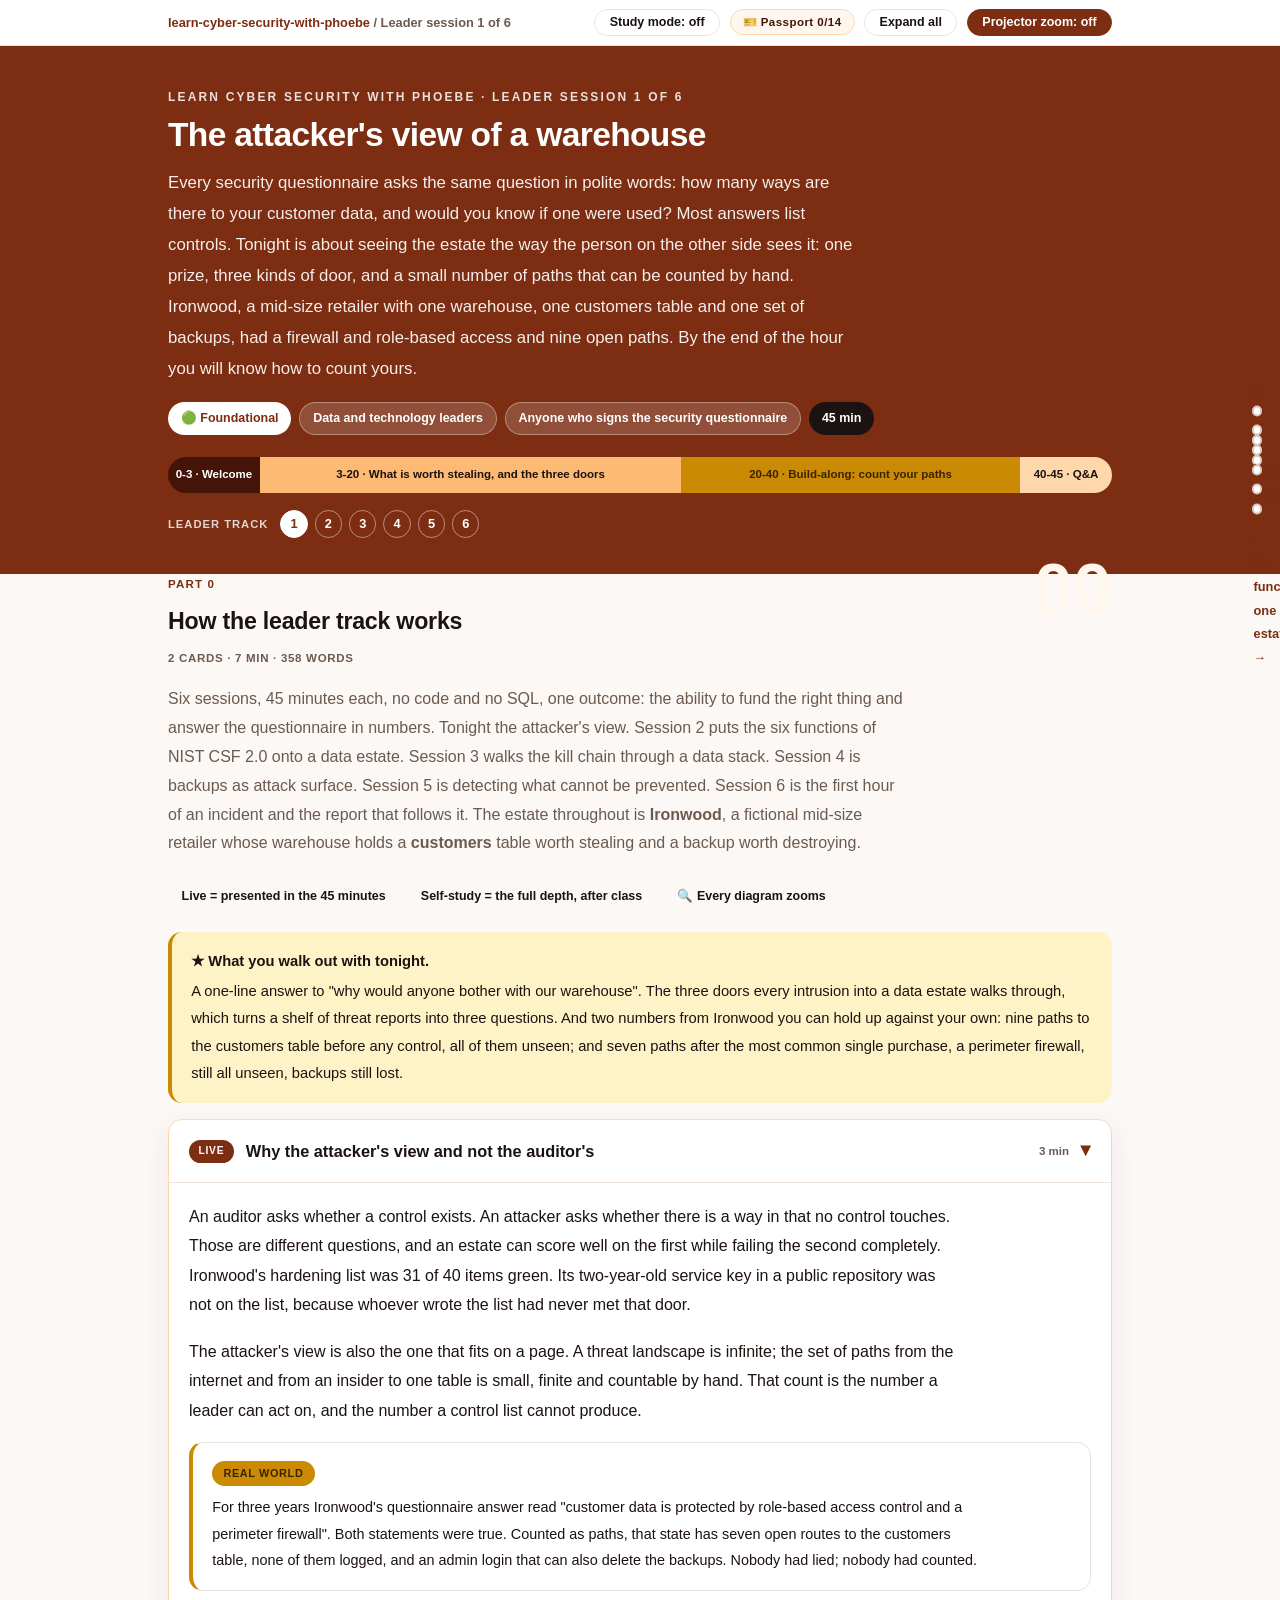
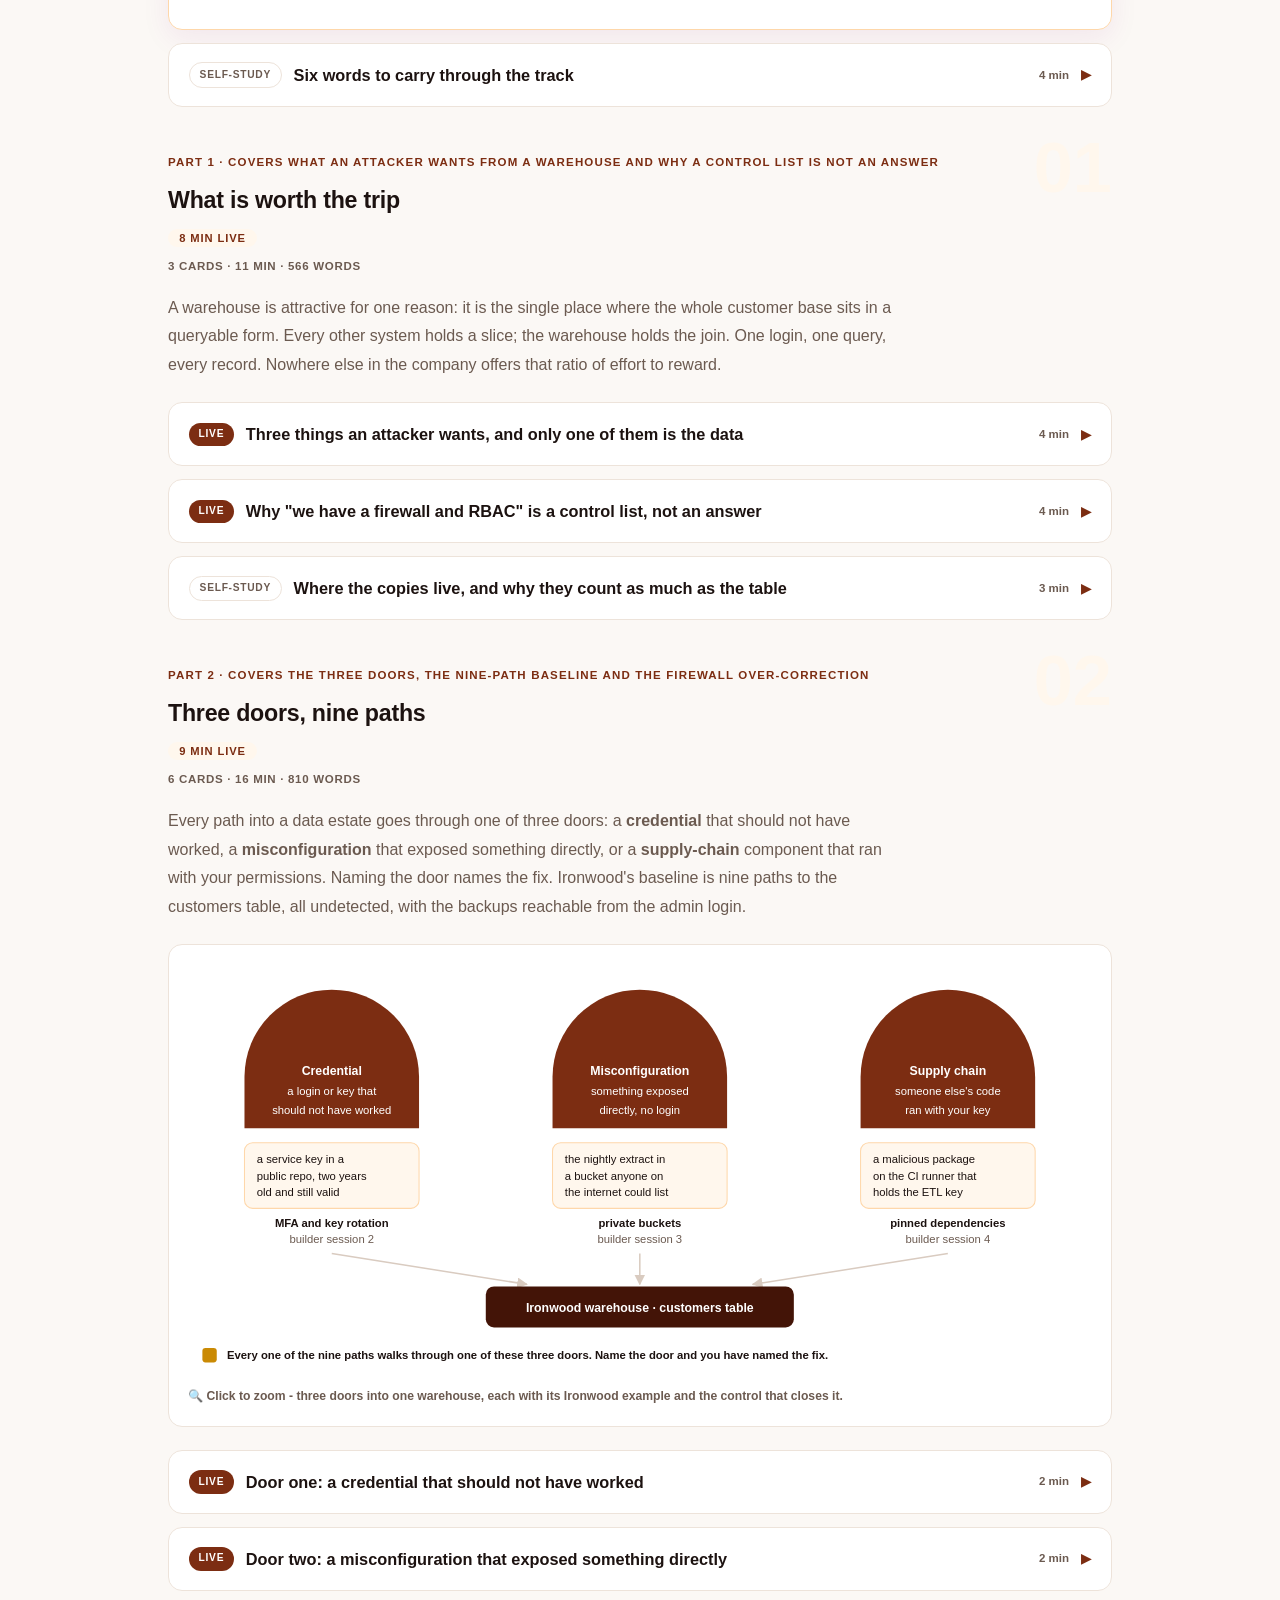
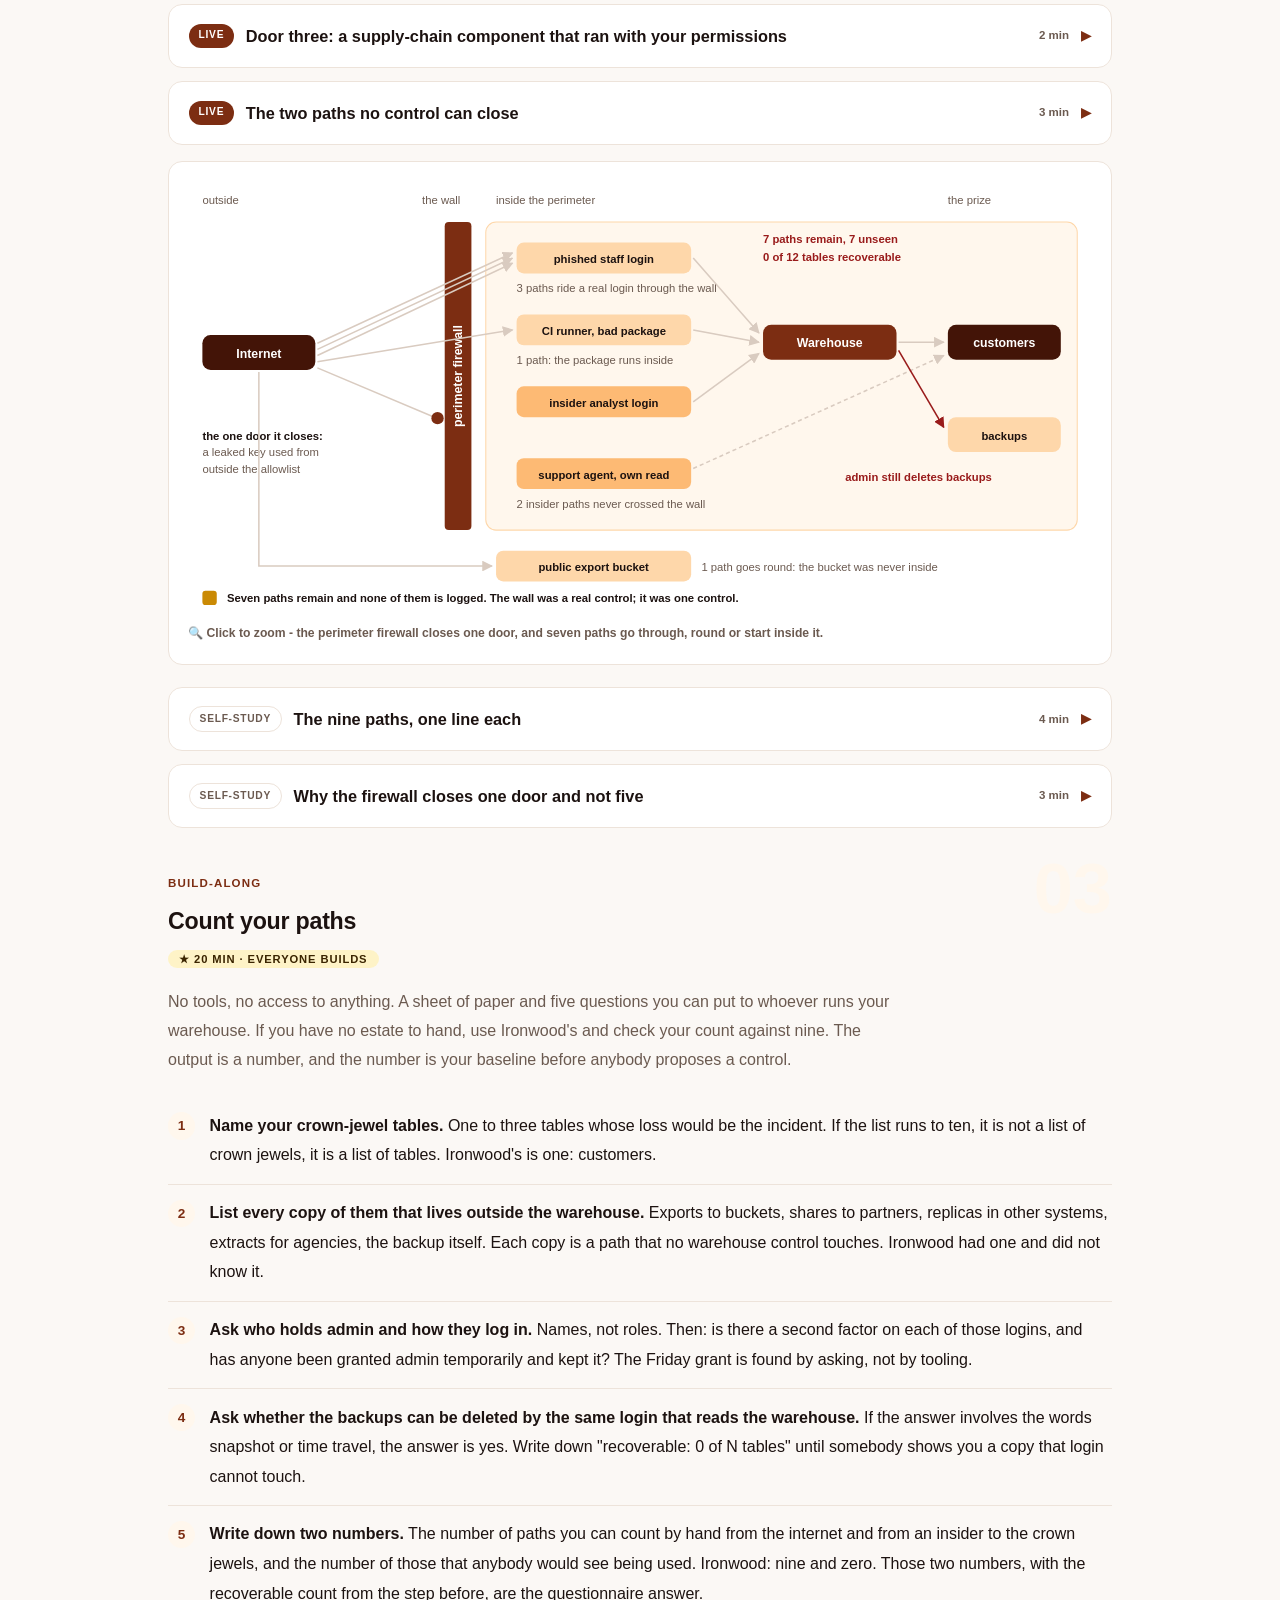
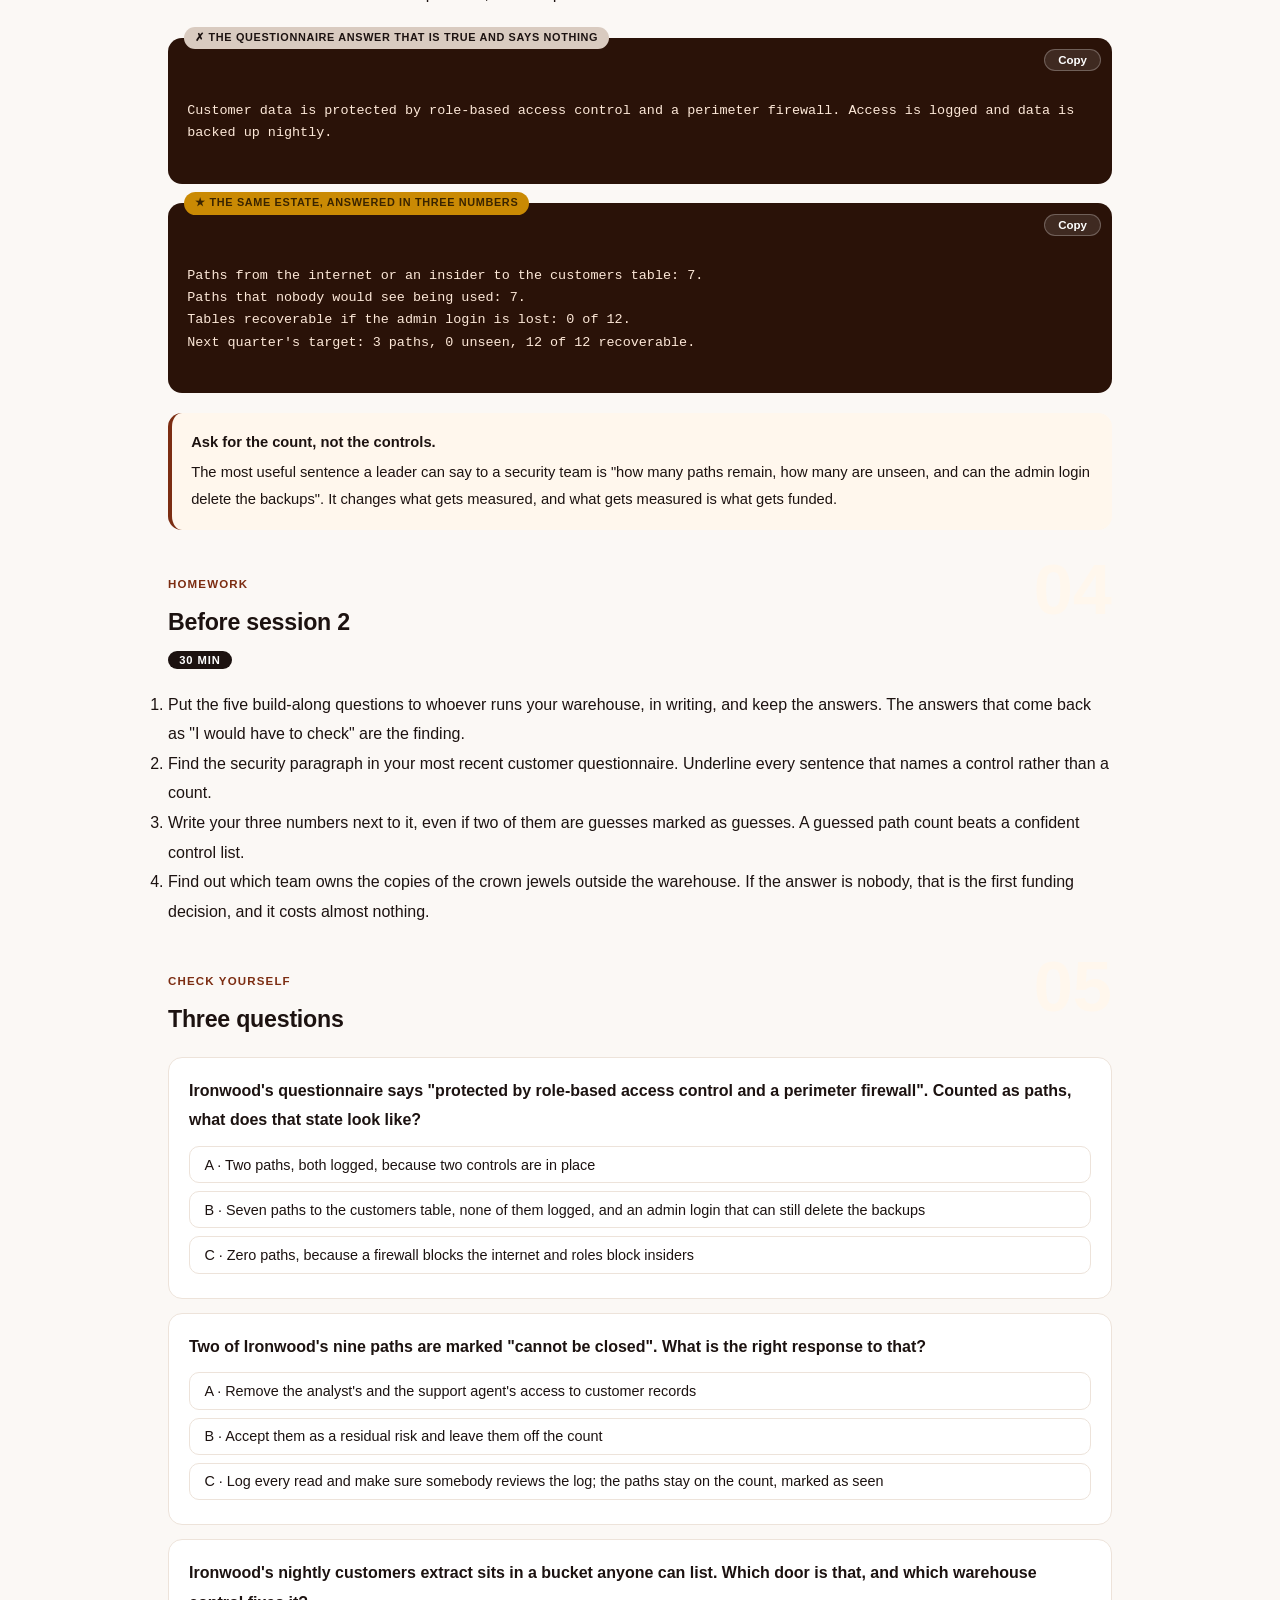
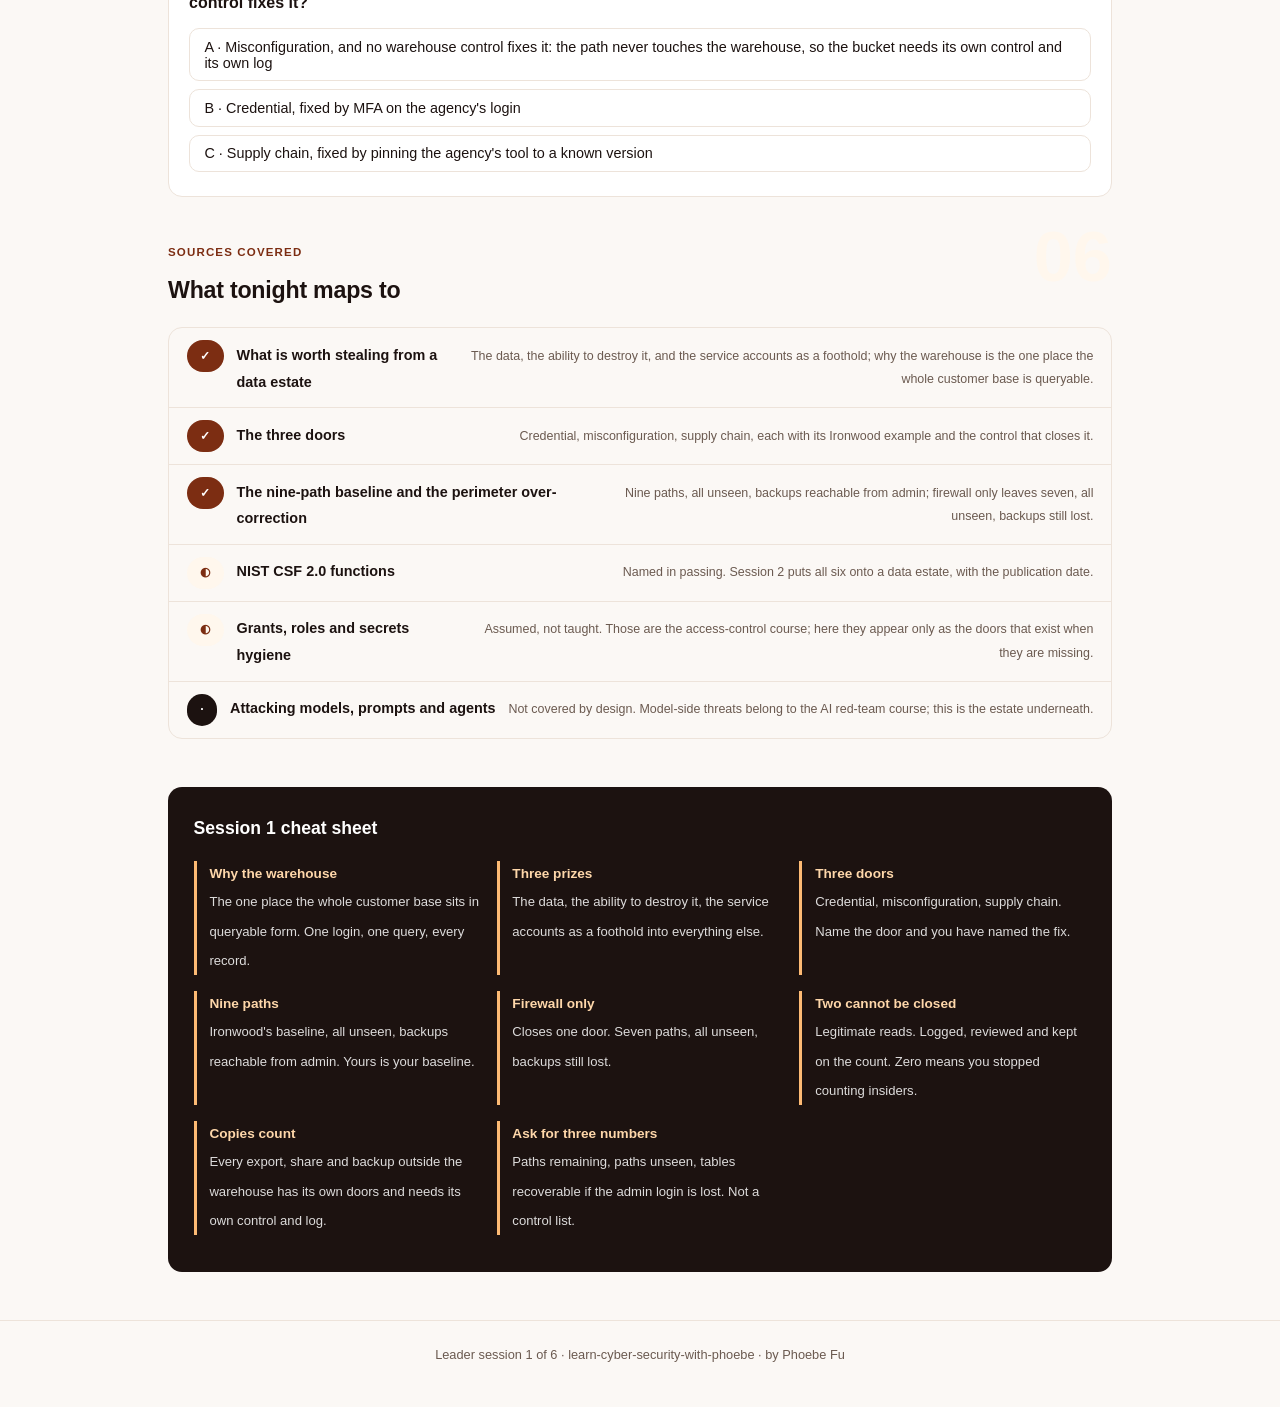
==== courses/a1-attackers-view.html @ 62b4c8e4 "Cyber Security for the Data Estate: 14-session two-track course with a real attack-path bench Six le" ====
<!DOCTYPE html>
<html lang="en">
<head>
<meta charset="UTF-8">
<meta name="viewport" content="width=device-width, initial-scale=1.0">
<!-- social:start -->
<meta name="description" content="Leader session 1 of 6. Why a warehouse is worth the trip, the three doors every path goes through, and the number nobody at Ironwood had counted: nine paths to the customers table, all unseen, backups included.">
<meta property="og:type" content="article">
<meta property="og:site_name" content="Learn with Phoebe">
<meta property="og:title" content="The attacker's view of a warehouse - learn cyber security with phoebe">
<meta property="og:description" content="Leader session 1 of 6. Three doors, nine paths, and why a control list is not an answer.">
<meta property="og:url" content="https://phoebefu6.github.io/learn-cyber-security-with-phoebe/courses/a1-attackers-view.html">
<meta property="og:image" content="https://phoebefu6.github.io/learn-cyber-security-with-phoebe/assets/og-cover.png">
<meta property="og:image:width" content="1200">
<meta property="og:image:height" content="630">
<meta name="twitter:card" content="summary_large_image">
<meta name="twitter:title" content="The attacker's view of a warehouse - learn cyber security with phoebe">
<meta name="twitter:description" content="What is worth stealing, which three doors it walks through, and how many paths your firewall leaves open.">
<meta name="twitter:image" content="https://phoebefu6.github.io/learn-cyber-security-with-phoebe/assets/og-cover.png">
<!-- social:end -->
<title>Leader session 1 · The attacker's view of a warehouse - learn cyber security with phoebe</title>
<link rel="stylesheet" href="../assets/style.css?v=1">
</head>
<body>

<div class="toolbar">
  <div class="wrap">
    <span class="crumb"><a href="../index.html">learn-cyber-security-with-phoebe</a> / Leader session 1 of 6</span>
    <button class="btn" id="toggle-all" type="button">Expand all</button>
    <button class="btn primary" id="zoom-toggle" type="button">Projector zoom: off</button>
  </div>
</div>

<header class="masthead">
  <div class="wrap">
    <div class="eyebrow">Learn Cyber Security with Phoebe · Leader session 1 of 6</div>
    <h1>The attacker's view of <span class="accent">a warehouse</span></h1>
    <p class="sub">Every security questionnaire asks the same question in polite words: how many ways are there to your customer data, and would you know if one were used? Most answers list controls. Tonight is about seeing the estate the way the person on the other side sees it: one prize, three kinds of door, and a small number of paths that can be counted by hand. Ironwood, a mid-size retailer with one warehouse, one customers table and one set of backups, had a firewall and role-based access and nine open paths. By the end of the hour you will know how to count yours.</p>
    <div class="chip-row">
      <span class="chip level">🟢 Foundational</span>
      <span class="chip audience">Data and technology leaders</span>
      <span class="chip audience">Anyone who signs the security questionnaire</span>
      <span class="chip time">45 min</span>
    </div>
    <div class="agenda">
      <span class="a1" style="flex:1">0-3 · Welcome</span>
      <span class="a2" style="flex:5">3-20 · What is worth stealing, and the three doors</span>
      <span class="a3" style="flex:4">20-40 · Build-along: count your paths</span>
      <span class="a4" style="flex:1">40-45 · Q&amp;A</span>
    </div>
  </div>
</header>

<main class="wrap">

  <!-- ============ INTRO ============ -->
  <section class="section" id="intro">
    <div class="section-kicker">
      <span class="klabel">Part 0</span>
      <h2>How the leader track works</h2>
    </div>
    <p class="lede">Six sessions, 45 minutes each, no code and no SQL, one outcome: the ability to fund the right thing and answer the questionnaire in numbers. Tonight the attacker's view. Session 2 puts the six functions of NIST CSF 2.0 onto a data estate. Session 3 walks the kill chain through a data stack. Session 4 is backups as attack surface. Session 5 is detecting what cannot be prevented. Session 6 is the first hour of an incident and the report that follows it. The estate throughout is <strong>Ironwood</strong>, a fictional mid-size retailer whose warehouse holds a <strong>customers</strong> table worth stealing and a backup worth destroying.</p>

    <div class="legend">
      <span class="pill">Live = presented in the 45 minutes</span>
      <span class="pill">Self-study = the full depth, after class</span>
      <span class="pill">🔍 Every diagram zooms</span>
    </div>

    <div class="callout win">
      <p><strong>★ What you walk out with tonight.</strong> A one-line answer to "why would anyone bother with our warehouse". The three doors every intrusion into a data estate walks through, which turns a shelf of threat reports into three questions. And two numbers from Ironwood you can hold up against your own: nine paths to the customers table before any control, all of them unseen; and seven paths after the most common single purchase, a perimeter firewall, still all unseen, backups still lost.</p>
    </div>

    <details class="card" open>
      <summary><span class="mode live">Live</span>Why the attacker's view and not the auditor's<span class="mini">3 min</span><span class="caret">▶</span></summary>
      <div class="body">
        <p>An auditor asks whether a control exists. An attacker asks whether there is a way in that no control touches. Those are different questions, and an estate can score well on the first while failing the second completely. Ironwood's hardening list was 31 of 40 items green. Its two-year-old service key in a public repository was not on the list, because whoever wrote the list had never met that door.</p>
        <p>The attacker's view is also the one that fits on a page. A threat landscape is infinite; the set of paths from the internet and from an insider to one table is small, finite and countable by hand. That count is the number a leader can act on, and the number a control list cannot produce.</p>
        <div class="callout example">
          <span class="ex-pill">Real world</span>
          <p>For three years Ironwood's questionnaire answer read "customer data is protected by role-based access control and a perimeter firewall". Both statements were true. Counted as paths, that state has seven open routes to the customers table, none of them logged, and an admin login that can also delete the backups. Nobody had lied; nobody had counted.</p>
        </div>
      </div>
    </details>

    <details class="card">
      <summary><span class="mode self">Self-study</span>Six words to carry through the track<span class="mini">4 min</span><span class="caret">▶</span></summary>
      <div class="body">
        <ul>
          <li><strong>Crown jewels</strong> - the small number of tables whose loss is the incident. Ironwood has one. Most estates have two or three; an estate that names ten has not decided.</li>
          <li><strong>Path</strong> - a chain of moves from a starting point (the internet, or an insider) to the crown jewels. The unit everything else is counted in.</li>
          <li><strong>Door</strong> - the one weak point a path relies on: a credential that should not have worked, a misconfiguration that exposed something directly, or a supply-chain component that ran with your permissions.</li>
          <li><strong>Undetected path</strong> - a path that crosses nothing anyone logs. The attacker finishes and nobody knows. Ironwood's baseline has nine of these.</li>
          <li><strong>Recoverable</strong> - whether an attacker who reaches the admin login can also destroy the copy you would restore from. Snapshots and time travel go with the account; they are not a backup against the account being taken.</li>
          <li><strong>Control</strong> - something that closes a door or logs a path. A control that maps to no path is a line on a checklist and nothing else.</li>
        </ul>
      </div>
    </details>
  </section>

  <!-- ============ PART 1 ============ -->
  <section class="section" id="part-1">
    <div class="section-kicker">
      <span class="klabel">Part 1 · covers what an attacker wants from a warehouse and why a control list is not an answer</span>
      <h2>What is worth the trip</h2>
      <span class="tag concept">8 min live</span>
    </div>
    <p class="lede">A warehouse is attractive for one reason: it is the single place where the whole customer base sits in a queryable form. Every other system holds a slice; the warehouse holds the join. One login, one query, every record. Nowhere else in the company offers that ratio of effort to reward.</p>

    <details class="card">
      <summary><span class="mode live">Live</span>Three things an attacker wants, and only one of them is the data<span class="mini">4 min</span><span class="caret">▶</span></summary>
      <div class="body">
        <ul>
          <li><strong>The data itself.</strong> Sold, or held over the company for payment. A complete customers table with contact details and order history is worth more than the same rows scattered across an order system, a support tool and a marketing platform, because somebody has already done the joining.</li>
          <li><strong>The ability to destroy it.</strong> Ransomware against data does not need to encrypt anything. An admin login that can drop tables and purge the snapshots behind them is enough to make Monday not happen. At Ironwood the same login that reads the warehouse can delete the backups, so the question "is it backed up" has a yes answer and a no meaning.</li>
          <li><strong>A foothold into the rest of the company.</strong> Warehouses hold service accounts: the key the ETL job uses, the token the BI tool uses, the credentials the orchestrator hands out. Whoever holds the warehouse holds keys to the systems that feed it, and a data breach turns into a company breach.</li>
        </ul>
        <div class="callout example">
          <span class="ex-pill">Real world</span>
          <p>Ironwood's incident planning assumed the threat was somebody reading customer records. The path that would have hurt most was the phished admin login dropping twelve tables and purging their history, with the nightly backup in the same account. The company would have had every record on Friday and none on Monday, and the questionnaire answer about role-based access would still have been true.</p>
        </div>
      </div>
    </details>

    <details class="card">
      <summary><span class="mode live">Live</span>Why "we have a firewall and RBAC" is a control list, not an answer<span class="mini">4 min</span><span class="caret">▶</span></summary>
      <div class="body">
        <p>A control list names what has been bought. The question underneath the questionnaire is which paths remain, and a list cannot say, because a control only matters where it sits on a path. Ironwood's firewall and role hierarchy were real and switched on. They coexisted with nine open routes to the customers table because eight of the nine never met either control in a way that stopped them.</p>
        <p>The honest version of the questionnaire answer is three numbers: how many paths to the crown jewels remain, how many of them nobody would see used, and how many tables survive an attacker with the admin login. A leader who can ask for those three numbers has changed what the security programme reports, which is most of the job.</p>
        <table class="clean">
          <thead><tr><th>What the questionnaire says</th><th>What it measures</th><th>What it cannot say</th></tr></thead>
          <tbody>
            <tr><td>"Role-based access control is in place"</td><td>That roles exist</td><td>Whether the analyst role was granted admin on a Friday and never revoked</td></tr>
            <tr><td>"A perimeter firewall protects the warehouse"</td><td>Where a key may be used from</td><td>That a phished user logs in from inside the perimeter on their own laptop</td></tr>
            <tr><td>"Data is backed up nightly"</td><td>That a copy exists</td><td>Whether the admin login that reads the warehouse can also delete the copy</td></tr>
            <tr><td>"Access is logged"</td><td>That a log exists</td><td>Whether anyone reads it, and whether the export bucket is in it at all</td></tr>
          </tbody>
        </table>
      </div>
    </details>

    <details class="card">
      <summary><span class="mode self">Self-study</span>Where the copies live, and why they count as much as the table<span class="mini">3 min</span><span class="caret">▶</span></summary>
      <div class="body">
        <p>The warehouse has grants, policies and an audit log. The nightly extract of the same table, written to an object bucket for a marketing agency, has whatever the bucket has. Every export, share, replica and backup is a second copy of the crown jewels with its own, usually weaker, set of doors, and it appears nowhere in the warehouse's own controls because it is not in the warehouse.</p>
        <p>The professional norm is that every copy of a crown-jewel table gets its own row in the inventory, its own control and its own log. The reason is simple: a control on the original does nothing for the copy, and the copy is usually the path that no warehouse log will ever see.</p>
      </div>
    </details>
  </section>

  <!-- ============ PART 2 ============ -->
  <section class="section" id="part-2">
    <div class="section-kicker">
      <span class="klabel">Part 2 · covers the three doors, the nine-path baseline and the firewall over-correction</span>
      <h2>Three doors, nine paths</h2>
      <span class="tag concept">9 min live</span>
    </div>
    <p class="lede">Every path into a data estate goes through one of three doors: a <strong>credential</strong> that should not have worked, a <strong>misconfiguration</strong> that exposed something directly, or a <strong>supply-chain</strong> component that ran with your permissions. Naming the door names the fix. Ironwood's baseline is nine paths to the customers table, all undetected, with the backups reachable from the admin login.</p>

    <figure class="zoomable">
      <svg viewBox="0 0 880 400" xmlns="http://www.w3.org/2000/svg" role="img" aria-label="Three arches labelled credential, misconfiguration and supply chain, each with its Ironwood example and the control that closes it, all leading into one Ironwood warehouse holding the customers table.">
        <style>
          .a1aT { font: 800 12px Inter, sans-serif; fill: #fff; }
          .a1aS { font: 400 11px Inter, sans-serif; fill: #fff; }
          .a1aB { font: 400 11px Inter, sans-serif; fill: #1C1210; }
          .a1aM { font: 400 11px Inter, sans-serif; fill: #6B5A50; }
          .a1aC { font: 700 11px Inter, sans-serif; fill: #1C1210; }
          .a1aN { font: 700 11px Inter, sans-serif; fill: #1C1210; }
        </style>
        <defs>
          <marker id="a1aAr" viewBox="0 0 10 10" refX="9" refY="5" markerWidth="7" markerHeight="7" orient="auto"><path d="M0,0 L10,5 L0,10 z" fill="#D9CBC0"></path></marker>
        </defs>

        <path d="M55,160 L55,110 A85,85 0 0 1 225,110 L225,160 Z" fill="#7C2D12"></path>
        <text class="a1aT" x="140" y="108" text-anchor="middle">Credential</text>
        <text class="a1aS" x="140" y="128" text-anchor="middle">a login or key that</text>
        <text class="a1aS" x="140" y="146" text-anchor="middle">should not have worked</text>
        <rect x="55" y="174" width="170" height="64" rx="8" fill="#FFF7ED" stroke="#FED7AA"></rect>
        <text class="a1aB" x="67" y="194">a service key in a</text>
        <text class="a1aB" x="67" y="210">public repo, two years</text>
        <text class="a1aB" x="67" y="226">old and still valid</text>
        <text class="a1aC" x="140" y="256" text-anchor="middle">MFA and key rotation</text>
        <text class="a1aM" x="140" y="272" text-anchor="middle">builder session 2</text>

        <path d="M355,160 L355,110 A85,85 0 0 1 525,110 L525,160 Z" fill="#7C2D12"></path>
        <text class="a1aT" x="440" y="108" text-anchor="middle">Misconfiguration</text>
        <text class="a1aS" x="440" y="128" text-anchor="middle">something exposed</text>
        <text class="a1aS" x="440" y="146" text-anchor="middle">directly, no login</text>
        <rect x="355" y="174" width="170" height="64" rx="8" fill="#FFF7ED" stroke="#FED7AA"></rect>
        <text class="a1aB" x="367" y="194">the nightly extract in</text>
        <text class="a1aB" x="367" y="210">a bucket anyone on</text>
        <text class="a1aB" x="367" y="226">the internet could list</text>
        <text class="a1aC" x="440" y="256" text-anchor="middle">private buckets</text>
        <text class="a1aM" x="440" y="272" text-anchor="middle">builder session 3</text>

        <path d="M655,160 L655,110 A85,85 0 0 1 825,110 L825,160 Z" fill="#7C2D12"></path>
        <text class="a1aT" x="740" y="108" text-anchor="middle">Supply chain</text>
        <text class="a1aS" x="740" y="128" text-anchor="middle">someone else's code</text>
        <text class="a1aS" x="740" y="146" text-anchor="middle">ran with your key</text>
        <rect x="655" y="174" width="170" height="64" rx="8" fill="#FFF7ED" stroke="#FED7AA"></rect>
        <text class="a1aB" x="667" y="194">a malicious package</text>
        <text class="a1aB" x="667" y="210">on the CI runner that</text>
        <text class="a1aB" x="667" y="226">holds the ETL key</text>
        <text class="a1aC" x="740" y="256" text-anchor="middle">pinned dependencies</text>
        <text class="a1aM" x="740" y="272" text-anchor="middle">builder session 4</text>

        <line x1="140" y1="282" x2="330" y2="312" stroke="#D9CBC0" stroke-width="1.5" marker-end="url(#a1aAr)"></line>
        <line x1="440" y1="282" x2="440" y2="312" stroke="#D9CBC0" stroke-width="1.5" marker-end="url(#a1aAr)"></line>
        <line x1="740" y1="282" x2="550" y2="312" stroke="#D9CBC0" stroke-width="1.5" marker-end="url(#a1aAr)"></line>

        <rect x="290" y="314" width="300" height="40" rx="8" fill="#431407"></rect>
        <text class="a1aT" x="440" y="339" text-anchor="middle">Ironwood warehouse · customers table</text>

        <rect x="14" y="374" width="14" height="14" rx="3" fill="#CA8A04"></rect>
        <text class="a1aN" x="38" y="385">Every one of the nine paths walks through one of these three doors. Name the door and you have named the fix.</text>
      </svg>
      <figcaption>🔍 Click to zoom - three doors into one warehouse, each with its Ironwood example and the control that closes it.</figcaption>
    </figure>

    <details class="card">
      <summary><span class="mode live">Live</span>Door one: a credential that should not have worked<span class="mini">2 min</span><span class="caret">▶</span></summary>
      <div class="body">
        <p>The most common door, and the cheapest to close. A password with no second factor, phished from an analyst or an admin. A service key committed to a repository two years ago, still valid, usable from anywhere. A role granted to an analyst on a Friday to unblock something and never taken back, so a phished analyst is quietly an admin.</p>
        <p>Ironwood's credential door carries five of the nine baseline paths. MFA on every human login closes three of them and takes the count from nine to six. Rotating service keys and expiring the old ones closes one more, six to five. Least privilege on the analyst role, which is really a governance decision about who approves a grant and for how long, is what removes the Friday admin path at the end.</p>
      </div>
    </details>

    <details class="card">
      <summary><span class="mode live">Live</span>Door two: a misconfiguration that exposed something directly<span class="mini">2 min</span><span class="caret">▶</span></summary>
      <div class="body">
        <p>No login at all. A bucket that anyone with the address can list, an open share, a network policy that allows every address. Ironwood's example is the nightly customers extract, written to a bucket a marketing agency's tool could read, which meant anyone could read it. The path from the internet to the customer data is two hops long and never touches the warehouse.</p>
        <p>That last fact is the important one. No warehouse control affects this path: not logging, not least privilege, not MFA. Making the bucket private takes the count from five to four. Nothing else on the list would have, and no warehouse log would have shown it being used.</p>
        <div class="callout example">
          <span class="ex-pill">Real world</span>
          <p>The bucket was set up by someone doing exactly what was asked, so the agency's weekly pull would work. It appeared in no access review because access reviews cover the warehouse. The inventory found it in about ten minutes, by asking one question: where else does a copy of this table live?</p>
        </div>
      </div>
    </details>

    <details class="card">
      <summary><span class="mode live">Live</span>Door three: a supply-chain component that ran with your permissions<span class="mini">2 min</span><span class="caret">▶</span></summary>
      <div class="body">
        <p>Your pipelines run other people's code: packages, connectors, transformation libraries, pulled fresh on every build. A malicious version of one of them runs on your CI runner, and the CI runner holds the ETL service key so the pipeline can load the warehouse. The package did not break in; it was invited, and it read the key out of the environment it was handed.</p>
        <p>The control is pinning every dependency to a known version and verifying it before it runs, which takes Ironwood's count from four to three. It is unglamorous, it belongs to the platform team, and it is the door most estates have never checked because nothing about it looks like a security setting.</p>
      </div>
    </details>

    <details class="card">
      <summary><span class="mode live">Live</span>The two paths no control can close<span class="mini">3 min</span><span class="caret">▶</span></summary>
      <div class="body">
        <p>Of Ironwood's nine paths, two are legitimate reads. An analyst logs in with their own credentials and queries the table their job requires. A support agent opens a customer record to answer a ticket. There is no door here to close, because closing it means stopping the work. Every prevention control on the list leaves these paths exactly where they were.</p>
        <p>The only defence against a legitimate read being misused is that every read is recorded and somebody reads the record. That is why the finished Ironwood design reports one path rather than zero: the support session remains, and it is logged. A programme that reports zero has either stopped the work or stopped counting insiders. Detection is session 5 of this track, and it sits there because prevention runs out before the paths do, not because it matters less.</p>
      </div>
    </details>

    <figure class="zoomable">
      <svg viewBox="0 0 880 420" xmlns="http://www.w3.org/2000/svg" role="img" aria-label="A perimeter firewall drawn as a wall between the internet and Ironwood's estate. Three phished logins and one CI runner path pass through it on legitimate connections, two insider paths start inside it, one path goes round it through a public export bucket, and the one door it closes is a leaked key used from outside. Seven paths remain, none logged, backups still deletable.">
        <style>
          .a1bT { font: 800 12px Inter, sans-serif; fill: #fff; }
          .a1bH { font: 800 11px Inter, sans-serif; fill: #1C1210; }
          .a1bM { font: 400 11px Inter, sans-serif; fill: #6B5A50; }
          .a1bC { font: 700 11px Inter, sans-serif; fill: #1C1210; }
          .a1bR { font: 800 11px Inter, sans-serif; fill: #991B1B; }
          .a1bN { font: 700 11px Inter, sans-serif; fill: #1C1210; }
        </style>
        <defs>
          <marker id="a1bAr" viewBox="0 0 10 10" refX="9" refY="5" markerWidth="7" markerHeight="7" orient="auto"><path d="M0,0 L10,5 L0,10 z" fill="#D9CBC0"></path></marker>
          <marker id="a1bRd" viewBox="0 0 10 10" refX="9" refY="5" markerWidth="7" markerHeight="7" orient="auto"><path d="M0,0 L10,5 L0,10 z" fill="#991B1B"></path></marker>
        </defs>

        <text class="a1bM" x="14" y="22">outside</text>
        <text class="a1bM" x="228" y="22">the wall</text>
        <text class="a1bM" x="300" y="22">inside the perimeter</text>
        <text class="a1bM" x="740" y="22">the prize</text>

        <rect x="290" y="40" width="576" height="300" rx="10" fill="#FFF7ED" stroke="#FED7AA"></rect>
        <rect x="250" y="40" width="26" height="300" rx="4" fill="#7C2D12"></rect>
        <text class="a1bT" transform="rotate(-90 267 190)" x="267" y="190" text-anchor="middle">perimeter firewall</text>

        <rect x="14" y="150" width="110" height="34" rx="8" fill="#431407"></rect>
        <text class="a1bT" x="69" y="172" text-anchor="middle">Internet</text>

        <rect x="320" y="60" width="170" height="30" rx="7" fill="#FED7AA"></rect>
        <text class="a1bH" x="405" y="80" text-anchor="middle">phished staff login</text>
        <text class="a1bM" x="320" y="108">3 paths ride a real login through the wall</text>
        <rect x="320" y="130" width="170" height="30" rx="7" fill="#FED7AA"></rect>
        <text class="a1bH" x="405" y="150" text-anchor="middle">CI runner, bad package</text>
        <text class="a1bM" x="320" y="178">1 path: the package runs inside</text>
        <rect x="320" y="200" width="170" height="30" rx="7" fill="#FDBA74"></rect>
        <text class="a1bH" x="405" y="220" text-anchor="middle">insider analyst login</text>
        <rect x="320" y="270" width="170" height="30" rx="7" fill="#FDBA74"></rect>
        <text class="a1bH" x="405" y="290" text-anchor="middle">support agent, own read</text>
        <text class="a1bM" x="320" y="318">2 insider paths never crossed the wall</text>

        <line x1="126" y1="158" x2="316" y2="70" stroke="#D9CBC0" stroke-width="1.5" marker-end="url(#a1bAr)"></line>
        <line x1="126" y1="164" x2="316" y2="75" stroke="#D9CBC0" stroke-width="1.5" marker-end="url(#a1bAr)"></line>
        <line x1="126" y1="170" x2="316" y2="80" stroke="#D9CBC0" stroke-width="1.5" marker-end="url(#a1bAr)"></line>
        <line x1="126" y1="176" x2="316" y2="145" stroke="#D9CBC0" stroke-width="1.5" marker-end="url(#a1bAr)"></line>

        <line x1="126" y1="182" x2="240" y2="230" stroke="#D9CBC0" stroke-width="1.5"></line>
        <circle cx="243" cy="231" r="6" fill="#7C2D12"></circle>
        <text class="a1bC" x="14" y="252">the one door it closes:</text>
        <text class="a1bM" x="14" y="268">a leaked key used from</text>
        <text class="a1bM" x="14" y="284">outside the allowlist</text>

        <polyline points="69,186 69,375 296,375" fill="none" stroke="#D9CBC0" stroke-width="1.5" marker-end="url(#a1bAr)"></polyline>
        <rect x="300" y="360" width="190" height="30" rx="7" fill="#FED7AA"></rect>
        <text class="a1bH" x="395" y="380" text-anchor="middle">public export bucket</text>
        <text class="a1bM" x="500" y="380">1 path goes round: the bucket was never inside</text>

        <rect x="560" y="140" width="130" height="34" rx="8" fill="#7C2D12"></rect>
        <text class="a1bT" x="625" y="162" text-anchor="middle">Warehouse</text>
        <rect x="740" y="140" width="110" height="34" rx="8" fill="#431407"></rect>
        <text class="a1bT" x="795" y="162" text-anchor="middle">customers</text>
        <rect x="740" y="230" width="110" height="34" rx="8" fill="#FED7AA"></rect>
        <text class="a1bH" x="795" y="252" text-anchor="middle">backups</text>

        <line x1="492" y1="75" x2="556" y2="148" stroke="#D9CBC0" stroke-width="1.5" marker-end="url(#a1bAr)"></line>
        <line x1="492" y1="145" x2="556" y2="157" stroke="#D9CBC0" stroke-width="1.5" marker-end="url(#a1bAr)"></line>
        <line x1="492" y1="215" x2="556" y2="168" stroke="#D9CBC0" stroke-width="1.5" marker-end="url(#a1bAr)"></line>
        <line x1="492" y1="280" x2="736" y2="170" stroke="#D9CBC0" stroke-width="1.5" stroke-dasharray="4 3" marker-end="url(#a1bAr)"></line>
        <line x1="692" y1="157" x2="736" y2="157" stroke="#D9CBC0" stroke-width="1.5" marker-end="url(#a1bAr)"></line>
        <line x1="692" y1="165" x2="736" y2="240" stroke="#991B1B" stroke-width="1.5" marker-end="url(#a1bRd)"></line>
        <text class="a1bR" x="640" y="292">admin still deletes backups</text>

        <text class="a1bR" x="560" y="60">7 paths remain, 7 unseen</text>
        <text class="a1bR" x="560" y="78">0 of 12 tables recoverable</text>

        <rect x="14" y="399" width="14" height="14" rx="3" fill="#CA8A04"></rect>
        <text class="a1bN" x="38" y="410">Seven paths remain and none of them is logged. The wall was a real control; it was one control.</text>
      </svg>
      <figcaption>🔍 Click to zoom - the perimeter firewall closes one door, and seven paths go through, round or start inside it.</figcaption>
    </figure>

    <details class="card">
      <summary><span class="mode self">Self-study</span>The nine paths, one line each<span class="mini">4 min</span><span class="caret">▶</span></summary>
      <div class="body">
        <table class="clean">
          <thead><tr><th>Path to the customers table</th><th>Door</th><th>Closed by</th></tr></thead>
          <tbody>
            <tr><td>Internet, public repo, ETL service key, warehouse</td><td>Credential</td><td>Key rotation</td></tr>
            <tr><td>Internet, phished analyst login, warehouse</td><td>Credential</td><td>MFA</td></tr>
            <tr><td>Internet, phished analyst login, Friday admin grant, warehouse</td><td>Credential, then privilege</td><td>MFA, or least privilege</td></tr>
            <tr><td>Internet, phished admin login, warehouse</td><td>Credential</td><td>MFA</td></tr>
            <tr><td>Internet, CI runner with a malicious package, ETL service key, warehouse</td><td>Supply chain</td><td>Pinned, verified dependencies</td></tr>
            <tr><td>Internet, public export bucket, customers extract</td><td>Misconfiguration</td><td>Private bucket; no warehouse control sees it</td></tr>
            <tr><td>Insider, own analyst login, warehouse</td><td>None - legitimate</td><td>Cannot be closed; logged</td></tr>
            <tr><td>Insider, own analyst login, Friday admin grant, warehouse</td><td>Privilege</td><td>Least privilege</td></tr>
            <tr><td>Insider, own legitimate support session</td><td>None - legitimate</td><td>Cannot be closed; logged</td></tr>
          </tbody>
        </table>
        <p>Plus one path that is not to the table: the phished admin login reaches the backups and can drop and purge them, snapshots included, until the backups are made immutable. Session 4 is about that path alone.</p>
      </div>
    </details>

    <details class="card">
      <summary><span class="mode self">Self-study</span>Why the firewall closes one door and not five<span class="mini">3 min</span><span class="caret">▶</span></summary>
      <div class="body">
        <p>A perimeter allowlist decides from where a credential may be used. That is a real control and it closes a real door: a leaked service key used from an address outside the company. It does nothing to the others. A phished user logs in from their own laptop, inside the allowlist. The malicious package runs on your own CI runner, inside the allowlist. The export bucket sits outside the perimeter altogether, so the wall is beside it, not in front of it. Both insiders were never outside.</p>
        <p>Counted, the state "perimeter firewall only" is seven paths, seven unseen, zero recoverable tables. It is the most common single security purchase in mid-size companies and, on its own, the weakest position on the whole ladder after doing nothing.</p>
      </div>
    </details>
  </section>

  <!-- ============ DEMO ============ -->
  <section class="section" id="demo-1">
    <div class="section-kicker">
      <span class="klabel">Build-along</span>
      <h2>Count your paths</h2>
      <span class="tag demo">★ 20 min · everyone builds</span>
    </div>
    <p class="lede">No tools, no access to anything. A sheet of paper and five questions you can put to whoever runs your warehouse. If you have no estate to hand, use Ironwood's and check your count against nine. The output is a number, and the number is your baseline before anybody proposes a control.</p>

    <div class="steps">
      <div class="step">
        <p><strong>Name your crown-jewel tables.</strong> One to three tables whose loss would be the incident. If the list runs to ten, it is not a list of crown jewels, it is a list of tables. Ironwood's is one: customers.</p>
      </div>
      <div class="step">
        <p><strong>List every copy of them that lives outside the warehouse.</strong> Exports to buckets, shares to partners, replicas in other systems, extracts for agencies, the backup itself. Each copy is a path that no warehouse control touches. Ironwood had one and did not know it.</p>
      </div>
      <div class="step">
        <p><strong>Ask who holds admin and how they log in.</strong> Names, not roles. Then: is there a second factor on each of those logins, and has anyone been granted admin temporarily and kept it? The Friday grant is found by asking, not by tooling.</p>
      </div>
      <div class="step">
        <p><strong>Ask whether the backups can be deleted by the same login that reads the warehouse.</strong> If the answer involves the words snapshot or time travel, the answer is yes. Write down "recoverable: 0 of N tables" until somebody shows you a copy that login cannot touch.</p>
      </div>
      <div class="step">
        <p><strong>Write down two numbers.</strong> The number of paths you can count by hand from the internet and from an insider to the crown jewels, and the number of those that anybody would see being used. Ironwood: nine and zero. Those two numbers, with the recoverable count from the step before, are the questionnaire answer.</p>
      </div>
    </div>

    <div class="prompt-box bad">
      <span class="label">✗ The questionnaire answer that is true and says nothing</span>
Customer data is protected by role-based access control and a perimeter firewall. Access is logged and data is backed up nightly.
    </div>

    <div class="prompt-box good">
      <span class="label">★ The same estate, answered in three numbers</span>
Paths from the internet or an insider to the customers table: 7.
Paths that nobody would see being used: 7.
Tables recoverable if the admin login is lost: 0 of 12.
Next quarter's target: 3 paths, 0 unseen, 12 of 12 recoverable.
    </div>

    <div class="callout tip">
      <p><strong>Ask for the count, not the controls.</strong> The most useful sentence a leader can say to a security team is "how many paths remain, how many are unseen, and can the admin login delete the backups". It changes what gets measured, and what gets measured is what gets funded.</p>
    </div>
  </section>

  <!-- ============ HOMEWORK ============ -->
  <section class="section" id="exercise">
    <div class="section-kicker">
      <span class="klabel">Homework</span>
      <h2>Before session 2</h2>
      <span class="tag exercise">30 min</span>
    </div>
    <ol>
      <li>Put the five build-along questions to whoever runs your warehouse, in writing, and keep the answers. The answers that come back as "I would have to check" are the finding.</li>
      <li>Find the security paragraph in your most recent customer questionnaire. Underline every sentence that names a control rather than a count.</li>
      <li>Write your three numbers next to it, even if two of them are guesses marked as guesses. A guessed path count beats a confident control list.</li>
      <li>Find out which team owns the copies of the crown jewels outside the warehouse. If the answer is nobody, that is the first funding decision, and it costs almost nothing.</li>
    </ol>
  </section>

  <!-- ============ QUIZ ============ -->
  <section class="section" id="quiz">
    <div class="section-kicker">
      <span class="klabel">Check yourself</span>
      <h2>Three questions</h2>
    </div>

    <div class="quiz-q" data-answer="1">
      <p class="qtext">Ironwood's questionnaire says "protected by role-based access control and a perimeter firewall". Counted as paths, what does that state look like?</p>
      <button class="qopt" type="button">A · Two paths, both logged, because two controls are in place</button>
      <button class="qopt" type="button">B · Seven paths to the customers table, none of them logged, and an admin login that can still delete the backups</button>
      <button class="qopt" type="button">C · Zero paths, because a firewall blocks the internet and roles block insiders</button>
      <p class="qwhy">The firewall closes one door, a leaked key used from outside. Phishing, the CI runner, the export bucket and both insiders are untouched. Seven remain, all unseen, and nothing has been done about the backups.</p>
    </div>

    <div class="quiz-q" data-answer="2">
      <p class="qtext">Two of Ironwood's nine paths are marked "cannot be closed". What is the right response to that?</p>
      <button class="qopt" type="button">A · Remove the analyst's and the support agent's access to customer records</button>
      <button class="qopt" type="button">B · Accept them as a residual risk and leave them off the count</button>
      <button class="qopt" type="button">C · Log every read and make sure somebody reviews the log; the paths stay on the count, marked as seen</button>
      <p class="qwhy">They are legitimate reads by people whose job requires them. Closing them stops the work; leaving them off the count hides them. Detection is the only defence, which is why the finished design reports one path, logged.</p>
    </div>

    <div class="quiz-q" data-answer="0">
      <p class="qtext">Ironwood's nightly customers extract sits in a bucket anyone can list. Which door is that, and which warehouse control fixes it?</p>
      <button class="qopt" type="button">A · Misconfiguration, and no warehouse control fixes it: the path never touches the warehouse, so the bucket needs its own control and its own log</button>
      <button class="qopt" type="button">B · Credential, fixed by MFA on the agency's login</button>
      <button class="qopt" type="button">C · Supply chain, fixed by pinning the agency's tool to a known version</button>
      <p class="qwhy">Something was exposed directly, with no login. A copy of the crown jewels outside the warehouse has its own doors, and the warehouse's grants, MFA and logging have no effect on it.</p>
    </div>

    <p class="quiz-score"></p>
  </section>

  <!-- ============ COVERAGE ============ -->
  <section class="section" id="official">
    <div class="section-kicker">
      <span class="klabel">Sources covered</span>
      <h2>What tonight maps to</h2>
    </div>
    <div class="covered">
      <div class="covered-row">
        <span class="status pill solid">✓</span>
        <span class="name">What is worth stealing from a data estate</span>
        <span class="note">The data, the ability to destroy it, and the service accounts as a foothold; why the warehouse is the one place the whole customer base is queryable.</span>
      </div>
      <div class="covered-row">
        <span class="status pill solid">✓</span>
        <span class="name">The three doors</span>
        <span class="note">Credential, misconfiguration, supply chain, each with its Ironwood example and the control that closes it.</span>
      </div>
      <div class="covered-row">
        <span class="status pill solid">✓</span>
        <span class="name">The nine-path baseline and the perimeter over-correction</span>
        <span class="note">Nine paths, all unseen, backups reachable from admin; firewall only leaves seven, all unseen, backups still lost.</span>
      </div>
      <div class="covered-row">
        <span class="status pill light">◐</span>
        <span class="name">NIST CSF 2.0 functions</span>
        <span class="note">Named in passing. Session 2 puts all six onto a data estate, with the publication date.</span>
      </div>
      <div class="covered-row">
        <span class="status pill light">◐</span>
        <span class="name">Grants, roles and secrets hygiene</span>
        <span class="note">Assumed, not taught. Those are the access-control course; here they appear only as the doors that exist when they are missing.</span>
      </div>
      <div class="covered-row">
        <span class="status pill inkpill">·</span>
        <span class="name">Attacking models, prompts and agents</span>
        <span class="note">Not covered by design. Model-side threats belong to the AI red-team course; this is the estate underneath.</span>
      </div>
    </div>
  </section>

  <!-- ============ CHEAT SHEET ============ -->
  <section class="cheat" id="cheatsheet">
    <h3>Session 1 cheat sheet</h3>
    <div class="grid-2">
      <div class="cheat-item"><b>Why the warehouse</b><span>The one place the whole customer base sits in queryable form. One login, one query, every record.</span></div>
      <div class="cheat-item"><b>Three prizes</b><span>The data, the ability to destroy it, the service accounts as a foothold into everything else.</span></div>
      <div class="cheat-item"><b>Three doors</b><span>Credential, misconfiguration, supply chain. Name the door and you have named the fix.</span></div>
      <div class="cheat-item"><b>Nine paths</b><span>Ironwood's baseline, all unseen, backups reachable from admin. Yours is your baseline.</span></div>
      <div class="cheat-item"><b>Firewall only</b><span>Closes one door. Seven paths, all unseen, backups still lost.</span></div>
      <div class="cheat-item"><b>Two cannot be closed</b><span>Legitimate reads. Logged, reviewed and kept on the count. Zero means you stopped counting insiders.</span></div>
      <div class="cheat-item"><b>Copies count</b><span>Every export, share and backup outside the warehouse has its own doors and needs its own control and log.</span></div>
      <div class="cheat-item"><b>Ask for three numbers</b><span>Paths remaining, paths unseen, tables recoverable if the admin login is lost. Not a control list.</span></div>
    </div>
  </section>

</main>

<footer class="pagefoot">
  <div class="wrap">
    <p>Leader session 1 of 6 · learn-cyber-security-with-phoebe · by Phoebe Fu</p>
    <nav class="pagenav">
      <a href="../index.html">← All sessions</a>
      <a href="a2-six-functions.html">Leader session 2 · Six functions, one estate →</a>
    </nav>
  </div>
</footer>

<script src="../assets/app.js?v=1"></script>
</body>
</html>
---- assets/style.css ----
/* learn-mcp-with-phoebe - editorial bold design system
   Accent: SQLite blue #7C2D12 · Ink navy #431407 · Flagship: amber #CA8A04
   (CSS var names still read --indigo/--amber; they hold SQL-blue values.) */

:root {
  --indigo: #7C2D12;
  --indigo-deep: #431407;
  --indigo-mid: #FDBA74;
  --indigo-soft: #FED7AA;
  --indigo-50: #FFF7ED;
  --ink: #1C1210;
  --muted: #6B5A50;
  --faint: #D9CBC0;
  --hairline: #EDE3DA;
  --amber: #CA8A04;
  --amber-ink: #3A2400;
  --amber-50: #FEF3C7;
  --paper: #FBF8F5;
  --code-bg: #2A1208;
  --code-ink: #FDE8D8;
  --radius: 14px;
}

* { margin: 0; padding: 0; box-sizing: border-box; }

html { font-size: 16px; scroll-behavior: smooth; }
html.zoom-125 { font-size: 20px; }
html.zoom-150 { font-size: 24px; }

body {
  font-family: "Inter", -apple-system, BlinkMacSystemFont, "Segoe UI", Roboto, sans-serif;
  background: var(--paper);
  color: var(--ink);
  line-height: 1.85;
  font-feature-settings: "tnum";
}

.wrap { max-width: 62rem; margin: 0 auto; padding: 0 1.5rem; }

/* ---------- header band ---------- */
.masthead {
  background: var(--indigo);
  color: #fff;
  padding: 2.5rem 0 2.25rem;
}
.masthead .eyebrow {
  font-size: .75rem;
  letter-spacing: .18em;
  text-transform: uppercase;
  opacity: .85;
  font-weight: 600;
}
.masthead h1 {
  font-size: 2.1rem;
  line-height: 1.15;
  font-weight: 800;
  margin: .5rem 0 .75rem;
  letter-spacing: -.02em;
}
.masthead h1 .accent { color: inherit; }
.masthead .sub { font-size: 1.05rem; opacity: .92; max-width: 44rem; }

.chip-row { display: flex; flex-wrap: wrap; gap: .5rem; margin-top: 1.1rem; }
.chip {
  display: inline-flex;
  align-items: center;
  gap: .35rem;
  border-radius: 999px;
  padding: .25rem .8rem;
  font-size: .78rem;
  font-weight: 600;
  white-space: nowrap;
}
.chip.level { background: #fff; color: var(--indigo); }
.chip.audience { background: rgba(255,255,255,.16); color: #fff; border: 1px solid rgba(255,255,255,.35); }
.chip.time { background: var(--ink); color: #fff; font-variant-numeric: tabular-nums; }


/* ---------- toolbar ---------- */
.toolbar {
  position: sticky;
  top: 0;
  z-index: 40;
  background: rgba(255,255,255,.94);
  backdrop-filter: blur(6px);
  border-bottom: 1px solid var(--hairline);
  padding: .55rem 0;
}
.toolbar .wrap { display: flex; align-items: center; gap: .6rem; }
.toolbar .crumb { font-size: .8rem; color: var(--muted); font-weight: 600; margin-right: auto; }
.toolbar .crumb a { color: var(--indigo); text-decoration: none; }
.btn {
  border: 1px solid var(--hairline);
  background: #fff;
  color: var(--ink);
  border-radius: 999px;
  padding: .35rem .9rem;
  font-size: .78rem;
  font-weight: 600;
  cursor: pointer;
  font-family: inherit;
  transition: all .15s ease;
}
.btn:hover { border-color: var(--indigo); color: var(--indigo); }
.btn.primary { background: var(--indigo); border-color: var(--indigo); color: #fff; }
.btn.primary:hover { background: var(--indigo-deep); }

/* ---------- sections ---------- */
main { padding: 2.5rem 0 4rem; }

.section { margin-bottom: 2.8rem; }
.section-kicker { margin-bottom: 1rem; }
.section-kicker .klabel {
  display: block;
  font-size: .72rem;
  text-transform: uppercase;
  letter-spacing: .1em;
  color: var(--indigo);
  font-weight: 700;
  margin-bottom: .35rem;
}
.section-kicker h2 {
  font-size: 1.45rem;
  font-weight: 800;
  letter-spacing: -.01em;
  display: flex;
  align-items: center;
  gap: .7rem;
  flex-wrap: wrap;
}
.section-kicker .tag {
  border-radius: 999px;
  padding: .18rem .7rem;
  font-size: .7rem;
  font-weight: 700;
  text-transform: uppercase;
  letter-spacing: .08em;
}
.tag.concept { background: var(--indigo-50); color: var(--indigo); }
.tag.demo { background: var(--amber-50); color: var(--amber-ink); }
.tag.exercise { background: var(--ink); color: #fff; }

.lede { color: var(--muted); max-width: 46rem; margin-bottom: 1.4rem; line-height: 1.8; }

/* live vs self-study markers on cards */
.mode {
  font-size: .64rem;
  font-weight: 700;
  text-transform: uppercase;
  letter-spacing: .07em;
  padding: .14rem .6rem;
  border-radius: 999px;
  flex: none;
}
.mode.live { background: var(--indigo); color: #fff; }
.mode.self { background: #fff; color: var(--muted); border: 1px solid var(--hairline); }

/* ---------- accordions ---------- */
details.card {
  border: 1px solid var(--hairline);
  border-radius: var(--radius);
  margin-bottom: .8rem;
  overflow: hidden;
  background: #fff;
}
details.card[open] { border-color: var(--indigo-soft); box-shadow: 0 8px 28px rgba(134,25,143,.08); }
details.card summary {
  list-style: none;
  cursor: pointer;
  padding: 1rem 1.25rem;
  display: flex;
  align-items: center;
  gap: .75rem;
  font-weight: 700;
  font-size: 1.02rem;
  user-select: none;
}
details.card summary::-webkit-details-marker { display: none; }
details.card summary .dot {
  width: .6rem; height: .6rem;
  border-radius: 999px;
  background: var(--indigo);
  flex: none;
}
details.card summary .mini { margin-left: auto; font-size: .72rem; color: var(--muted); font-weight: 600; white-space: nowrap; }
details.card summary .caret { transition: transform .2s ease; color: var(--indigo); font-size: .8rem; }
details.card[open] summary .caret { transform: rotate(90deg); }
details.card .body { padding: 0 1.25rem 1.4rem; border-top: 1px solid var(--hairline); padding-top: 1.15rem; }
details.card .body p { margin-bottom: 1.05rem; max-width: 48rem; }
details.card .body p:last-child { margin-bottom: 0; }
details.card .body ul, details.card .body ol { margin: 0 0 1.1rem 1.2rem; max-width: 47rem; }
details.card .body li { margin-bottom: .65rem; }
details.card .body h4 { font-size: .95rem; font-weight: 700; margin: 1.1rem 0 .45rem; }
details.card .body h4:first-child { margin-top: 0; }

/* ---------- pills & legends ---------- */
.legend { display: flex; flex-wrap: wrap; gap: .5rem; margin: 0 0 1.2rem; }
.pill {
  display: inline-flex;
  align-items: center;
  gap: .4rem;
  border-radius: 999px;
  padding: .28rem .85rem;
  font-size: .78rem;
  font-weight: 600;
}
.pill.solid { background: var(--indigo); color: #fff; }
.pill.light { background: var(--indigo-50); color: var(--indigo); }
.pill.inkpill { background: var(--ink); color: #fff; }
.pill.amber, .pill.peach { background: var(--amber); color: var(--amber-ink); }
.pill.bare { color: var(--faint); }

/* ---------- 4D grid ---------- */
.grid-2 { display: grid; grid-template-columns: repeat(auto-fit, minmax(15rem, 1fr)); gap: .8rem; margin: .5rem 0 1rem; }
.d-card {
  border: 1px solid var(--hairline);
  border-left: 4px solid var(--indigo);
  border-radius: 10px;
  padding: 1rem 1.1rem;
}
.d-card h4 { font-size: .95rem; margin-bottom: .3rem; }
.d-card h4 .lead-letter { color: var(--indigo); }
.d-card p { font-size: .86rem; color: var(--muted); margin: 0; }

/* ---------- tables ---------- */
table.clean { width: 100%; border-collapse: collapse; font-size: .9rem; margin: .4rem 0 1rem; }
table.clean th {
  text-align: left;
  font-size: .72rem;
  text-transform: uppercase;
  letter-spacing: .08em;
  color: var(--muted);
  padding: .5rem .6rem;
  border-bottom: 2px solid var(--ink);
}
table.clean td { padding: .7rem .6rem; border-bottom: .5px solid var(--hairline); vertical-align: top; line-height: 1.7; }
table.clean td:first-child { font-weight: 600; }

/* ---------- prompt boxes ---------- */
.prompt-box {
  position: relative;
  background: var(--code-bg);
  color: var(--code-ink);
  border-radius: var(--radius);
  padding: 1.1rem 1.2rem;
  margin: 1rem 0 1.2rem;
  font-family: "SF Mono", ui-monospace, Menlo, Consolas, monospace;
  font-size: .84rem;
  line-height: 1.65;
  white-space: pre-wrap;
  word-break: break-word;
}
.prompt-box .label {
  position: absolute;
  top: -0.7rem;
  left: 1rem;
  background: var(--indigo);
  color: #fff;
  font-family: "Inter", -apple-system, sans-serif;
  font-size: .68rem;
  font-weight: 700;
  letter-spacing: .06em;
  text-transform: uppercase;
  border-radius: 999px;
  padding: .15rem .7rem;
}
.prompt-box.bad .label { background: var(--faint); color: var(--ink); }
.prompt-box.good .label { background: var(--amber); color: var(--amber-ink); }
.copy-btn {
  position: absolute;
  top: .7rem;
  right: .7rem;
  background: rgba(255,255,255,.1);
  border: 1px solid rgba(255,255,255,.25);
  color: #fff;
  border-radius: 999px;
  padding: .25rem .8rem;
  font-size: .72rem;
  font-weight: 600;
  cursor: pointer;
  font-family: "Inter", -apple-system, sans-serif;
  transition: background .15s ease;
}
.copy-btn:hover { background: rgba(255,255,255,.22); }
.copy-btn.copied { background: var(--amber); border-color: var(--amber); color: var(--amber-ink); }

/* ---------- demo steps ---------- */
.steps { counter-reset: step; margin: .6rem 0 1rem; }
.step {
  display: flex;
  gap: .9rem;
  padding: .85rem 0;
  border-bottom: .5px solid var(--hairline);
}
.step:last-child { border-bottom: none; }
.step::before {
  counter-increment: step;
  content: counter(step);
  flex: none;
  width: 1.7rem; height: 1.7rem;
  border-radius: 999px;
  background: var(--indigo-50);
  color: var(--indigo);
  font-weight: 700;
  font-size: .85rem;
  display: inline-flex;
  align-items: center;
  justify-content: center;
  margin-top: .1rem;
}
.step p { margin: 0; }

/* ---------- callouts ---------- */
.callout {
  border-radius: var(--radius);
  padding: 1rem 1.2rem;
  margin: 1rem 0;
  font-size: .92rem;
}
.callout.tip { background: var(--indigo-50); border-left: 4px solid var(--indigo); }
.callout.win { background: var(--amber-50); border-left: 4px solid var(--amber); }
.callout strong:first-child { display: block; margin-bottom: .2rem; }

.callout.example {
  background: #FFFFFF;
  border: 1px solid var(--hairline);
  border-left: 4px solid var(--amber);
  font-size: .9rem;
}
.callout.example .ex-pill {
  display: inline-block;
  background: var(--amber);
  color: var(--amber-ink);
  border-radius: 999px;
  padding: .15rem .7rem;
  font-size: .68rem;
  font-weight: 700;
  text-transform: uppercase;
  letter-spacing: .06em;
  margin-bottom: .5rem;
}
.callout.example p { margin: 0 0 .75rem; max-width: 47rem; }
.callout.example p:last-child { margin-bottom: 0; }
.callout.example ul { margin: 0 0 0 1.1rem; max-width: 46rem; }
.callout.example li { margin-bottom: .6rem; }
.callout.example li:last-child { margin-bottom: 0; }

/* ---------- zoomable figures ---------- */
figure.zoomable {
  border: 1px solid var(--hairline);
  border-radius: var(--radius);
  padding: 1.2rem;
  margin: 1rem 0 1.4rem;
  cursor: zoom-in;
  transition: box-shadow .15s ease;
  background: #fff;
}
figure.zoomable:hover { box-shadow: 0 8px 28px rgba(134,25,143,.12); }
figure.zoomable svg, figure.zoomable img { width: 100%; height: auto; display: block; }
figure.zoomable figcaption {
  margin-top: .6rem;
  font-size: .76rem;
  color: var(--muted);
  font-weight: 600;
  display: flex;
  align-items: center;
  gap: .4rem;
}

.lightbox {
  position: fixed;
  inset: 0;
  z-index: 100;
  background: rgba(17,24,39,.9);
  display: none;
  align-items: center;
  justify-content: center;
  padding: 3vh 3vw;
  cursor: zoom-out;
}
.lightbox.open { display: flex; }
.lightbox .inner {
  background: #fff;
  border-radius: var(--radius);
  padding: 2rem;
  max-width: 94vw;
  max-height: 92vh;
  overflow: auto;
}
.lightbox .inner svg, .lightbox .inner img { width: min(88vw, 70rem); height: auto; }
.lightbox .close-hint {
  position: fixed;
  top: 1rem; right: 1.4rem;
  color: #fff;
  font-size: .8rem;
  font-weight: 600;
  opacity: .8;
}

/* ---------- courses covered ---------- */
.covered { border: 1px solid var(--hairline); border-radius: var(--radius); overflow: hidden; }
.covered-row {
  display: flex;
  align-items: baseline;
  gap: .8rem;
  padding: .75rem 1.1rem;
  border-bottom: .5px solid var(--hairline);
  font-size: .9rem;
}
.covered-row:last-child { border-bottom: none; }
.covered-row .status { flex: none; }
.covered-row .name { font-weight: 600; }
.covered-row .note { margin-left: auto; color: var(--muted); font-size: .78rem; text-align: right; }

/* ---------- cheat sheet footer ---------- */
.cheat {
  background: var(--ink);
  color: #fff;
  border-radius: var(--radius);
  padding: 1.6rem 1.6rem 1.3rem;
  margin-top: 3rem;
}
.cheat h3 { font-size: 1.1rem; margin-bottom: 1rem; }
.cheat h3 span { color: var(--indigo-soft); }
.cheat .grid-2 { gap: 1rem; }
.cheat .cheat-item { border-left: 3px solid var(--indigo-mid); padding-left: .8rem; }
.cheat .cheat-item b { display: block; font-size: .85rem; color: var(--indigo-soft); }
.cheat .cheat-item span { font-size: .82rem; opacity: .85; }

footer.pagefoot {
  border-top: 1px solid var(--hairline);
  margin-top: 3rem;
  padding: 1.4rem 0 2.5rem;
  font-size: .8rem;
  color: var(--muted);
  display: flex;
  justify-content: space-between;
  flex-wrap: wrap;
  gap: .8rem;
}
footer.pagefoot a { color: var(--indigo); text-decoration: none; font-weight: 600; }

/* ---------- wayfinding: reading progress + section dots + part numbers ---------- */

#progress-bar {
  position: fixed;
  top: 0; left: 0;
  height: 3px;
  width: 0;
  background: linear-gradient(90deg, var(--indigo), var(--amber));
  z-index: 90;
}

.pagenav {
  position: fixed;
  right: 1.1rem;
  top: 50%;
  transform: translateY(-50%);
  z-index: 50;
  display: flex;
  flex-direction: column;
  gap: .55rem;
}
.pagenav a {
  width: .68rem; height: .68rem;
  border-radius: 999px;
  background: #fff;
  border: 2px solid var(--faint);
  display: block;
  position: relative;
  transition: all .15s ease;
}
.pagenav a:hover { border-color: var(--indigo); transform: scale(1.3); }
.pagenav a.active { background: var(--indigo); border-color: var(--indigo); }
.pagenav a .nlabel {
  position: absolute;
  right: 1.4rem;
  top: 50%;
  transform: translateY(-50%);
  background: var(--ink);
  color: #fff;
  font-size: .7rem;
  font-weight: 600;
  padding: .22rem .65rem;
  border-radius: 6px;
  white-space: nowrap;
  opacity: 0;
  pointer-events: none;
  transition: opacity .15s ease;
}
.pagenav a:hover .nlabel { opacity: 1; }
@media (max-width: 74rem) { .pagenav { display: none; } }

main { counter-reset: partnum -1; }
.section .section-kicker { position: relative; }
.section .section-kicker::before {
  counter-increment: partnum;
  content: counter(partnum, decimal-leading-zero);
  position: absolute;
  right: 0;
  top: -1.2rem;
  font-size: 4.4rem;
  font-weight: 800;
  color: var(--indigo-50);
  line-height: 1;
  font-variant-numeric: tabular-nums;
  pointer-events: none;
  z-index: 0;
}
.section .section-kicker > * { position: relative; z-index: 1; }

details.card summary { transition: background .15s ease; }
details.card summary:hover { background: #FAFDFE; }

/* ---------- journey strip: you are here in the series ---------- */
.journey {
  display: flex;
  align-items: center;
  gap: .45rem;
  margin-top: 1.1rem;
  flex-wrap: wrap;
}
.journey .jlabel { font-size: .7rem; font-weight: 700; text-transform: uppercase; letter-spacing: .09em; opacity: .8; margin-right: .3rem; }
.journey a {
  width: 1.7rem; height: 1.7rem;
  border-radius: 999px;
  display: inline-flex;
  align-items: center;
  justify-content: center;
  font-size: .8rem;
  font-weight: 700;
  text-decoration: none;
  color: #fff;
  border: 1.5px solid rgba(255,255,255,.45);
  transition: all .15s ease;
  font-variant-numeric: tabular-nums;
}
.journey a:hover { border-color: #fff; transform: scale(1.12); }
.journey a.here { background: #fff; color: var(--indigo); border-color: #fff; }
.journey a.dd-chip { width: auto; border-radius: 999px; padding: 0 .7rem; font-size: .72rem; }

/* ---------- check-yourself quiz ---------- */
.quiz-q {
  border: 1px solid var(--hairline);
  border-radius: var(--radius);
  padding: 1.1rem 1.25rem 1rem;
  margin-bottom: .9rem;
  background: #fff;
}
.quiz-q .qtext { font-weight: 700; margin-bottom: .7rem; }
.quiz-q .qopt {
  display: block;
  width: 100%;
  text-align: left;
  background: #fff;
  border: 1px solid var(--hairline);
  border-radius: 10px;
  padding: .6rem .9rem;
  margin-bottom: .5rem;
  font-size: .9rem;
  font-family: inherit;
  color: var(--ink);
  cursor: pointer;
  transition: all .15s ease;
}
.quiz-q .qopt:hover { border-color: var(--indigo); background: var(--indigo-50); }
.quiz-q .qopt.correct { background: var(--indigo); border-color: var(--indigo); color: #fff; font-weight: 600; }
.quiz-q .qopt.correct::after { content: "  ✓"; }
.quiz-q .qopt.wrong { background: #FEF2F2; border-color: #FCA5A5; color: #991B1B; animation: qshake .3s ease; }
.quiz-q .qopt.wrong::after { content: "  ✗ try again"; font-size: .78rem; }
.quiz-q .qopt:disabled { cursor: default; }
.quiz-q .qwhy {
  display: none;
  background: var(--amber-50);
  border-left: 4px solid var(--amber);
  border-radius: 8px;
  padding: .6rem .9rem;
  font-size: .86rem;
  margin-top: .3rem;
}
.quiz-q.answered .qwhy { display: block; }
@keyframes qshake {
  0%, 100% { transform: translateX(0); }
  25% { transform: translateX(-5px); }
  75% { transform: translateX(5px); }
}
.quiz-score { font-weight: 700; color: var(--indigo); margin-top: .4rem; }

@media (prefers-reduced-motion: reduce) {
  .quiz-q .qopt.wrong { animation: none; }
  .journey a:hover { transform: none; }
}

/* ---------- micro-interactions (react-bits inspired, vanilla) ---------- */

/* BlurText: staggered word reveal on the masthead headline */
.masthead h1 .bw {
  display: inline-block;
  opacity: 0;
  filter: blur(8px);
  transform: translateY(.35em);
  animation: bw-in .7s cubic-bezier(.22,.9,.35,1) forwards;
  animation-delay: var(--bw-delay, 0s);
}
@keyframes bw-in {
  to { opacity: 1; filter: blur(0); transform: translateY(0); }
}

/* SpotlightCard: cursor-following highlight on accordion cards */
details.card { position: relative; }
details.card::after {
  content: "";
  position: absolute;
  inset: 0;
  pointer-events: none;
  opacity: 0;
  transition: opacity .3s ease;
  background: radial-gradient(320px circle at var(--mx, 50%) var(--my, 50%), rgba(134,25,143,.09), transparent 65%);
}
details.card:hover::after { opacity: 1; }

/* ScrollReveal: sections rise in as they enter the viewport */
.js-reveal .section {
  opacity: 0;
  transform: translateY(16px);
  transition: opacity .6s ease, transform .6s cubic-bezier(.22,.9,.35,1);
}
.js-reveal .section.revealed { opacity: 1; transform: none; }

@media (prefers-reduced-motion: reduce) {
  .masthead h1 .bw { animation: none; opacity: 1; filter: none; transform: none; }
  details.card::after { display: none; }
  .js-reveal .section { opacity: 1; transform: none; transition: none; }
}

@media (max-width: 40rem) {
  .masthead h1 { font-size: 1.6rem; }
  
  .toolbar .crumb { display: none; }
}

@media print {
  .toolbar, .copy-btn { display: none; }
  details.card { border: 1px solid #ccc; }
}

/* ---------- live SQL playground (sql-live.js) ---------- */
.sqlbox {
  border: 1px solid var(--hairline);
  border-radius: var(--radius);
  background: #fff;
  overflow: hidden;
  margin: 1rem 0 1.4rem;
  box-shadow: 0 8px 28px rgba(134,25,143,.06);
}
.sql-bar {
  display: flex; align-items: center; gap: .5rem;
  padding: .5rem .8rem;
  background: var(--indigo-deep);
  color: #fff;
}
.sql-dot { width: .6rem; height: .6rem; border-radius: 999px; background: var(--amber); flex: none; }
.sql-title { font-size: .76rem; font-weight: 600; letter-spacing: .02em; opacity: .92; }
.sql-spacer { margin-left: auto; }
.sql-btn {
  border: 1px solid rgba(255,255,255,.28);
  background: rgba(255,255,255,.08);
  color: #fff;
  border-radius: 999px;
  padding: .26rem .8rem;
  font-size: .74rem; font-weight: 700; cursor: pointer;
  font-family: inherit; transition: all .14s ease; white-space: nowrap;
}
.sql-btn:hover { background: rgba(255,255,255,.2); }
.sql-btn.sql-run { background: var(--amber); color: var(--amber-ink); border-color: var(--amber); }
.sql-btn.sql-run:hover { filter: brightness(1.05); }
.sql-label {
  display: block;
  font-size: .64rem; text-transform: uppercase; letter-spacing: .09em;
  font-weight: 700; color: var(--muted);
  padding: .6rem .9rem .2rem;
}
.sql-code-wrap { border-bottom: 1px solid var(--hairline); }
.sql-code {
  width: 100%;
  border: none; outline: none; resize: vertical;
  padding: .35rem .9rem .9rem;
  font-family: "SF Mono", "JetBrains Mono", Menlo, Consolas, monospace;
  font-size: .86rem; line-height: 1.6;
  color: var(--ink); background: #fff;
  tab-size: 2;
}
.sql-out { padding: .2rem .9rem 1rem; overflow-x: auto; }
.sql-tablewrap { overflow-x: auto; }
table.sql-table { width: 100%; border-collapse: collapse; font-size: .84rem; margin: .3rem 0 .1rem; }
table.sql-table th {
  text-align: left; text-transform: uppercase; letter-spacing: .05em;
  font-size: .68rem; color: var(--indigo); font-weight: 800;
  padding: .35rem .6rem; border-bottom: 2px solid var(--indigo-50); white-space: nowrap;
}
table.sql-table td {
  padding: .32rem .6rem; border-bottom: .5px solid var(--hairline);
  font-variant-numeric: tabular-nums; white-space: nowrap;
}
table.sql-table tr:last-child td { border-bottom: none; }
.sql-null { color: var(--faint); font-style: italic; font-size: .78rem; }
.sql-note { font-size: .74rem; color: var(--muted); margin: .5rem 0 0; font-weight: 600; }
.sql-hint { font-weight: 500; font-style: italic; }
.sql-err {
  font-size: .82rem; color: #991B1B; background: #FEF2F2;
  border: 1px solid #FCA5A5; border-radius: 8px;
  padding: .55rem .75rem; margin: .4rem 0 0;
  font-family: "SF Mono", Menlo, monospace;
}
.sql-cap { font-size: .78rem; color: var(--muted); padding: 0 .9rem .8rem; }
.sqlbox.sql-had-err .sql-bar { background: #7f1d1d; }


@keyframes mcpIn { from { opacity: 0; transform: translateY(6px); } to { opacity: 1; transform: none; } }


@media (max-width: 640px) {  }


@media (max-width: 640px) {
  
  
}

/* === LWP-PATCH v2 === */
/* palette-agnostic aliases: 75 repos use --indigo/--amber, 1 uses --pine/--clay */
:root {
  --pv-accent: var(--indigo, var(--pine, #CA8A04));
  --pv-flag: var(--amber, var(--clay, #7C2D12));
  --pv-flag-50: var(--amber-50, var(--clay-50, #FEF3C7));
}

/* ============================================================
   v2 - readable on a phone + reading modes
   Layout only. No palette tokens are changed.
   ============================================================ */

/* --- skip link --- */
.skip-link {
  position: absolute; left: -9999px; top: 0; z-index: 200;
  background: var(--pv-accent); color: #fff;
  padding: .7rem 1.1rem; border-radius: 0 0 var(--radius) 0;
  font-weight: 700; font-size: .85rem; text-decoration: none;
}
.skip-link:focus { left: 0; }

/* --- visible keyboard focus everywhere --- */
:focus-visible {
  outline: 3px solid var(--pv-flag);
  outline-offset: 2px;
  border-radius: 4px;
}

/* --- diagrams: hold authored width, scroll instead of shrinking --- */
.figscroll { overflow-x: auto; -webkit-overflow-scrolling: touch; overscroll-behavior-x: contain; }
.figscroll::-webkit-scrollbar { height: 6px; }
.figscroll::-webkit-scrollbar-thumb { background: var(--faint); border-radius: 3px; }

/* --- tables: scroll container + sticky row label --- */
.tablescroll { overflow-x: auto; -webkit-overflow-scrolling: touch; border-radius: var(--radius); }

/* --- section contents counter --- */
.sec-meta {
  display: block; margin-top: .3rem;
  font-size: .72rem; font-weight: 700; letter-spacing: .06em;
  text-transform: uppercase; color: var(--muted);
  font-variant-numeric: tabular-nums;
}

/* --- study-mode switch --- */
.btn.mode-on { background: var(--pv-flag); border-color: var(--pv-flag); color: #fff; }

/* --- deep-linked card gets a moment of emphasis --- */
details.card.linked { border-color: var(--pv-flag); box-shadow: 0 0 0 3px var(--pv-flag-50); }

@media (max-width: 820px) {
  /* labels keep the size they were drawn at; the figure scrolls */
  figure.zoomable svg { min-width: 820px; }
  .figscroll .mm-svg, .mindmap svg { min-width: 840px; }

  table.clean { min-width: 620px; }
  table.clean th:first-child,
  table.clean td:first-child {
    position: sticky; left: 0; background: #fff;
    box-shadow: 1px 0 0 var(--hairline);
  }

  pre, .prompt-box { overflow-x: auto; }

  /* 44px tap targets */
  details.card summary { min-height: 44px; }
  .qopt { min-height: 44px; display: flex; align-items: center; padding: .7rem .9rem; }
  .toolbar .btn, .pagefoot a { min-height: 44px; display: inline-flex; align-items: center; }
}

@media (max-width: 640px) {
  /* long inline code tokens and nowrap chips are the two things that still
     forced the page sideways below 640px: let them break rather than push
     the layout. Inside the media query only - desktop is untouched. */
  :not(pre) > code, .prompt-box span, code span,
  p span, li span, td span { overflow-wrap: anywhere; word-break: break-word; }
  .chip, .syn-chip, .pill, .mode, .tag { white-space: normal; max-width: 100%; }

  
  
  .chip-row, .legend { flex-wrap: wrap; }
  .journey { flex-wrap: wrap; row-gap: .45rem; }
}

/* --- print: a session should print as a complete handout --- */
@media print {
  .pagenav, #progress-bar, .skip-link, .journey, .lightbox { display: none !important; }
  details.card > .body { display: block !important; }
  details.card, figure, table.clean, .callout { break-inside: avoid; page-break-inside: avoid; }
  figure.zoomable svg { min-width: 0; max-width: 100%; }
  .figscroll, .tablescroll { overflow: visible; }
  a[href^="http"]::after { content: " (" attr(href) ")"; font-size: .72rem; color: #555; }
}

/* swipe hint: own line, only when the diagram really does scroll */
figure.zoomable.can-scroll figcaption { flex-wrap: wrap; }
figure.zoomable.can-scroll figcaption::after {
  content: "swipe the diagram \2192";
  flex: 0 0 100%;
  margin-top: .2rem;
  font-size: .72rem;
  font-weight: 700;
  letter-spacing: .04em;
  color: var(--pv-flag);
}
/* === /LWP-PATCH === */


/* ============================================================
   LWP WIDGET KIT v1 - wipe / hotspot / tick / tryrow / stakes
   / scorecard / passport. Self-theming off the course :root.
   ============================================================ */

/* --- shared shell --------------------------------------- */
.wk {
  margin: 26px 0;
  border: 1px solid var(--hairline);
  border-radius: var(--radius);
  background: #fff;
  box-shadow: 0 2px 10px rgba(0,0,0,.03);
  overflow: hidden;
}
.wk-head {
  display: flex; align-items: center; gap: 10px;
  padding: 12px 16px;
  background: var(--indigo-50);
  border-bottom: 1px solid var(--hairline);
}
.wk-head b {
  font-size: 0.74rem; font-weight: 800; letter-spacing: .07em;
  text-transform: uppercase; color: var(--indigo-deep);
}
.wk-head .wk-hint { font-size: 0.82rem; color: var(--muted); }
.wk-body { padding: 18px 16px; }
.wk-foot {
  padding: 10px 16px; border-top: 1px dashed var(--hairline);
  font-size: 0.82rem; color: var(--muted); background: var(--paper);
}

/* --- 1. wipe: draggable before/after ------------------- */
.wipe { position: relative; user-select: none; touch-action: none; }
.wipe-panes { position: relative; overflow: hidden; border-radius: 10px; }
.wipe-a, .wipe-b { padding: 18px 20px; font-size: 0.92rem; line-height: 1.75; }
.wipe-a { background: #FEF2F2; border: 1px solid #FCA5A5; border-radius: 10px; }
.wipe-b {
  position: absolute; inset: 0;
  background: var(--indigo-50); border: 1px solid var(--indigo-soft);
  border-radius: 10px;
  clip-path: inset(0 0 0 var(--wx, 50%));
}
.wipe-a h5, .wipe-b h5 {
  margin: 0 0 8px; font-size: 0.72rem; letter-spacing: .07em;
  text-transform: uppercase; font-weight: 800;
}
.wipe-a h5 { color: #991B1B; }
.wipe-b h5 { color: var(--indigo-deep); }
.wipe-a p, .wipe-b p { margin: 0 0 6px; }
.wipe-grip {
  position: absolute; top: 0; bottom: 0; width: 3px;
  background: var(--indigo); cursor: ew-resize; z-index: 3;
  transform: translateX(-1.5px);
}
.wipe-grip::after {
  content: "⇄"; position: absolute; top: 50%; left: 50%;
  transform: translate(-50%, -50%);
  width: 30px; height: 30px; border-radius: 999px;
  background: var(--indigo); color: #fff;
  display: grid; place-items: center;
  font-size: 0.85rem; font-weight: 800;
  box-shadow: 0 3px 12px rgba(0,0,0,.22);
}
.wipe-tags { display: flex; justify-content: space-between; margin-top: 10px; }
.wipe-tags span {
  font-size: 0.7rem; font-weight: 800; letter-spacing: .06em;
  text-transform: uppercase; padding: 3px 10px; border-radius: 999px;
}
.wipe-tags .wt-a { background: #FEF2F2; color: #991B1B; }
.wipe-tags .wt-b { background: var(--indigo-50); color: var(--indigo-deep); }

/* --- 2. hotspot: pins on a mock ------------------------ */
.hotspot { position: relative; }
.hs-mock { position: relative; border-radius: 10px; overflow: hidden; }
.hs-mock svg { display: block; width: 100%; height: auto; }
.hs-pin {
  position: absolute; left: var(--x); top: var(--y);
  transform: translate(-50%, -50%);
  width: 27px; height: 27px; border-radius: 999px;
  border: 2px solid #fff; background: var(--indigo); color: #fff;
  font: 800 0.78rem/1 Inter, sans-serif;
  display: grid; place-items: center; cursor: pointer;
  box-shadow: 0 2px 9px rgba(0,0,0,.28);
  transition: transform .16s ease, background .16s ease;
  z-index: 2;
}
.hs-pin:hover { transform: translate(-50%, -50%) scale(1.18); }
.hs-pin.on { background: var(--amber); color: var(--amber-ink); }
.hs-pin::before {
  content: ""; position: absolute; inset: -7px; border-radius: 999px;
  border: 2px solid var(--indigo); opacity: 0;
}
.hs-pin.on::before { border-color: var(--amber); opacity: .55; }
.hs-caps { margin-top: 14px; display: grid; gap: 8px; }
.hs-cap {
  display: none; gap: 10px;
  padding: 12px 14px; border-radius: 10px;
  background: var(--indigo-50); border-left: 3px solid var(--indigo);
  font-size: 0.9rem; line-height: 1.7;
}
.hs-cap.on { display: flex; }
.hs-cap b {
  flex: 0 0 auto; color: var(--indigo-deep);
  font-size: 0.74rem; letter-spacing: .06em; text-transform: uppercase;
  padding-top: 2px;
}
.hs-empty { font-size: 0.86rem; color: var(--muted); font-style: italic; }

/* --- 3. tick: travelling-dot pipeline ------------------ */
.tick-rail { position: relative; padding: 26px 0 8px; }
.tick-line {
  position: absolute; left: 4%; right: 4%; top: 40px; height: 3px;
  background: var(--hairline); border-radius: 2px;
}
.tick-fill {
  position: absolute; left: 0; top: 0; height: 100%;
  background: var(--indigo); border-radius: 2px;
  width: 0; transition: width .45s cubic-bezier(.4,0,.2,1);
}
.tick-dot {
  position: absolute; top: 41.5px; left: 4%;
  width: 15px; height: 15px; border-radius: 999px;
  background: var(--amber); border: 3px solid #fff;
  box-shadow: 0 2px 9px rgba(0,0,0,.25);
  transform: translate(-50%, -50%);
  transition: left .45s cubic-bezier(.4,0,.2,1);
  z-index: 3;
}
.tick-stages { display: flex; justify-content: space-between; position: relative; }
.tick-stage { flex: 1; text-align: center; }
.tick-stage i {
  display: block; width: 13px; height: 13px; margin: 34px auto 10px;
  border-radius: 999px; background: #fff;
  border: 3px solid var(--faint); transition: border-color .3s ease;
}
.tick-stage.done i { border-color: var(--indigo); background: var(--indigo); }
.tick-stage span {
  font-size: 0.76rem; font-weight: 700; color: var(--muted);
  transition: color .3s ease;
}
.tick-stage.done span { color: var(--ink); }
.tick-controls { display: flex; gap: 8px; align-items: center; margin-top: 6px; }
.tick-btn {
  font: 700 0.8rem Inter, sans-serif; cursor: pointer;
  padding: 7px 15px; border-radius: 999px;
  border: 1px solid var(--indigo); background: var(--indigo); color: #fff;
}
.tick-btn.ghost { background: #fff; color: var(--indigo); }
.tick-btn:disabled { opacity: .4; cursor: not-allowed; }
.tick-note {
  display: none; margin-top: 12px; padding: 13px 15px;
  background: var(--paper); border-left: 3px solid var(--amber);
  border-radius: 8px; font-size: 0.9rem; line-height: 1.75;
}
.tick-note.on { display: block; }
.tick-note b { color: var(--indigo-deep); }

/* --- 4. tryrow: inline micro-try ----------------------- */
.tryrow .tr-in {
  display: flex; gap: 8px; flex-wrap: wrap;
}
.tryrow textarea, .tryrow input[type="text"] {
  flex: 1 1 260px; min-height: 44px;
  font: 400 0.9rem/1.6 ui-monospace, SFMono-Regular, Menlo, monospace;
  padding: 10px 12px; border-radius: 9px;
  border: 1px solid var(--hairline); background: var(--paper); color: var(--ink);
  resize: vertical;
}
.tryrow textarea:focus, .tryrow input:focus {
  outline: none; border-color: var(--indigo);
  box-shadow: 0 0 0 3px var(--indigo-50);
}
.tr-go {
  font: 800 0.8rem Inter, sans-serif; cursor: pointer;
  padding: 0 18px; border-radius: 9px; min-height: 44px;
  border: 1px solid var(--indigo); background: var(--indigo); color: #fff;
}
.tr-out {
  display: none; margin-top: 12px; padding: 13px 15px;
  border-radius: 9px; background: var(--indigo-50);
  border-left: 3px solid var(--indigo);
  font-size: 0.9rem; line-height: 1.7;
}
.tr-out.on { display: block; }
.tr-out.bad { background: #FEF2F2; border-left-color: #991B1B; }
.tr-metrics { display: flex; flex-wrap: wrap; gap: 18px; margin-bottom: 6px; }
.tr-metric { display: flex; flex-direction: column; }
.tr-metric b {
  font: 800 1.35rem/1.1 Inter, sans-serif;
  font-variant-numeric: tabular-nums; color: var(--indigo-deep);
}
.tr-metric span {
  font-size: 0.68rem; font-weight: 700; letter-spacing: .06em;
  text-transform: uppercase; color: var(--muted); margin-top: 3px;
}
.tr-verdict { font-weight: 700; }
.tr-verdict.ok { color: var(--indigo-deep); }
.tr-verdict.no { color: #991B1B; }

/* --- 5. stakes: live cost meter ------------------------ */
.stakes-grid { display: grid; gap: 9px; }
.stakes-grid label {
  display: flex; align-items: flex-start; gap: 10px;
  padding: 11px 13px; border-radius: 9px;
  border: 1px solid var(--hairline); background: var(--paper);
  cursor: pointer; font-size: 0.9rem; line-height: 1.65;
  transition: border-color .16s ease, background .16s ease;
}
.stakes-grid label:hover { border-color: var(--indigo-soft); }
.stakes-grid label.on { border-color: var(--indigo); background: var(--indigo-50); }
.stakes-grid label.trap.on { border-color: #991B1B; background: #FEF2F2; }
.stakes-grid input { margin-top: 4px; accent-color: var(--indigo); flex: 0 0 auto; }
.stakes-grid .sk-d {
  margin-left: auto; flex: 0 0 auto;
  font: 800 0.76rem Inter, sans-serif; font-variant-numeric: tabular-nums;
  padding: 2px 9px; border-radius: 999px;
  background: var(--indigo-50); color: var(--indigo-deep);
}
.stakes-grid label.trap .sk-d { background: #FEF2F2; color: #991B1B; }
.stakes-read {
  display: flex; align-items: baseline; gap: 12px; flex-wrap: wrap;
  margin-top: 16px; padding: 15px 17px; border-radius: 10px;
  background: var(--indigo-deep); color: #fff;
}
.stakes-read output {
  font: 800 2.1rem/1 Inter, sans-serif; font-variant-numeric: tabular-nums;
}
.stakes-read .sk-unit { font-size: 0.85rem; opacity: .82; }
.stakes-read .sk-delta {
  margin-left: auto; font-size: 0.85rem; font-weight: 700;
  padding: 4px 11px; border-radius: 999px;
  background: rgba(255,255,255,.15);
}
.stakes-read .sk-delta.good { background: var(--amber); color: var(--amber-ink); }
.stakes-read .sk-delta.bad { background: #FCA5A5; color: #7f1d1d; }

/* --- 6. scorecard: halfway self-grade ------------------ */
.scorecard .sc-row {
  display: grid; grid-template-columns: 1fr auto; gap: 10px; align-items: center;
  padding: 11px 0; border-bottom: 1px solid var(--hairline);
}
.scorecard .sc-row:last-of-type { border-bottom: 0; }
.scorecard .sc-q { font-size: 0.92rem; line-height: 1.6; }
.scorecard .sc-q em { color: var(--muted); font-style: normal; font-size: 0.84rem; display: block; }
.sc-opts { display: flex; gap: 6px; }
.sc-opts button {
  width: 34px; height: 34px; border-radius: 8px; cursor: pointer;
  border: 1px solid var(--hairline); background: #fff; color: var(--muted);
  font: 800 0.82rem Inter, sans-serif;
}
.sc-opts button.on { background: var(--indigo); border-color: var(--indigo); color: #fff; }
.sc-total {
  margin-top: 16px; padding: 15px 17px; border-radius: 10px;
  background: var(--indigo-50); border-left: 3px solid var(--indigo);
}
.sc-total b {
  font: 800 1.6rem/1 Inter, sans-serif; font-variant-numeric: tabular-nums;
  color: var(--indigo-deep); display: block; margin-bottom: 4px;
}
.sc-total span { font-size: 0.9rem; line-height: 1.7; }

/* --- 7. passport --------------------------------------- */
.pp-pill {
  display: inline-flex; align-items: center; gap: 6px;
  font: 800 0.72rem Inter, sans-serif; letter-spacing: .04em;
  padding: 5px 12px; border-radius: 999px;
  background: var(--indigo-50); color: var(--indigo-deep);
  border: 1px solid var(--indigo-soft); cursor: default;
}
.pp-pill.full { background: var(--amber); color: var(--amber-ink); border-color: var(--amber); }
.pp-strip { display: flex; gap: 10px; flex-wrap: wrap; margin: 18px 0 6px; }
.pp-stamp {
  display: flex; flex-direction: column; align-items: center; gap: 6px;
  width: 74px; padding: 12px 6px; border-radius: 12px;
  border: 2px dashed var(--faint); background: var(--paper);
  text-decoration: none; color: var(--muted);
  transition: all .18s ease;
}
.pp-stamp:hover { border-color: var(--indigo-soft); }
.pp-stamp i { font-size: 1.3rem; font-style: normal; opacity: .35; }
.pp-stamp b { font: 800 0.7rem Inter, sans-serif; }
.pp-stamp.got {
  border-style: solid; border-color: var(--indigo);
  background: var(--indigo-50); color: var(--indigo-deep);
}
.pp-stamp.got i { opacity: 1; }
.pp-note { font-size: 0.86rem; color: var(--muted); }

/* --- 8. cliffhanger ------------------------------------ */
.callout.next {
  border-left: 4px solid var(--amber); background: var(--amber-50);
}
.callout.next .nx-pill {
  display: inline-block; margin-bottom: 7px;
  font: 800 0.68rem Inter, sans-serif; letter-spacing: .07em;
  text-transform: uppercase; padding: 3px 10px; border-radius: 999px;
  background: var(--amber); color: var(--amber-ink);
}

/* --- mobile floor (desktop is the product) ------------- */
@media (max-width: 720px) {
  .wk-body { padding: 14px 12px; }
  .stakes-read output { font-size: 1.7rem; }
  .stakes-grid .sk-d { margin-left: 0; }
  .stakes-grid label { flex-wrap: wrap; }
  .scorecard .sc-row { grid-template-columns: 1fr; }
  .sc-opts { justify-content: flex-start; }
  .tick-stage span { font-size: 0.68rem; }
  .pp-stamp { width: 62px; }
}


/* ============================================================
   dh-live.js - believability, and the other axis
   ============================================================ */
#dh-live { margin: 28px 0; }
.dh-reads { display: grid; grid-template-columns: 1fr 1fr; gap: 12px; margin-bottom: 16px; }
.dh-meter { padding: 16px 18px; border-radius: var(--radius); color: #fff; transition: background .3s ease; }
.dh-meter.dh-b { background: var(--indigo-deep); }
.dh-meter.dh-t { background: var(--indigo); }
.dh-meter.dh-t.collapsed { background: #991B1B; }
.dh-big { display: block; font: 800 2.6rem/1 Inter, sans-serif; font-variant-numeric: tabular-nums; }
.dh-big.hi { color: #FED7AA; }
.dh-big.mid { color: #fff; }
.dh-big.lo { color: #FCA5A5; }
.dh-mlab { display: block; font: 800 0.7rem Inter, sans-serif; letter-spacing: .07em;
  text-transform: uppercase; opacity: .85; margin-top: 6px; }
.dh-msub { display: block; font-size: 0.82rem; opacity: .8; margin-top: 3px; }
.dh-stage { display: grid; grid-template-columns: 260px 1fr; gap: 16px; margin-bottom: 14px; }
.dh-facewrap { border: 1px solid var(--hairline); border-radius: var(--radius);
  background: var(--paper); padding: 12px; display: grid; place-items: center; }
.dh-face { width: 100%; height: auto; max-width: 220px; }
.dh-right { min-width: 0; }
.dh-h { margin: 0 0 8px; font: 800 0.72rem Inter, sans-serif; letter-spacing: .07em;
  text-transform: uppercase; color: var(--muted); }
.dh-ta { width: 100%; font: 400 0.9rem/1.7 Inter, sans-serif; padding: 11px 13px;
  border-radius: 10px; border: 1px solid var(--hairline); background: #fff; color: var(--ink); resize: vertical; }
.dh-ta:focus { outline: none; border-color: var(--indigo); box-shadow: 0 0 0 3px var(--indigo-50); }
.dh-ctl { display: flex; gap: 10px; align-items: center; margin: 9px 0 14px; flex-wrap: wrap; }
.dh-tnote { font-size: 0.8rem; color: var(--muted); }
.dh-track { display: flex; flex-wrap: wrap; gap: 3px; }
.dh-cell { font: 700 0.66rem ui-monospace, Menlo, monospace; padding: 3px 6px; border-radius: 5px;
  background: var(--indigo-50); color: var(--indigo-deep); transition: all .1s linear; }
.dh-cell.rest { background: var(--paper); color: var(--faint); }
.dh-cell.now { background: var(--amber); color: var(--amber-ink); transform: scale(1.18); }
.dh-panel { border: 1px solid var(--hairline); border-radius: var(--radius); background: #fff; overflow: hidden; }
.dh-phead { display: flex; align-items: center; gap: 10px; flex-wrap: wrap;
  padding: 13px 16px; background: var(--indigo-50); border-bottom: 1px solid var(--hairline); }
.dh-phead b { font: 800 0.74rem Inter, sans-serif; letter-spacing: .07em; text-transform: uppercase; color: var(--indigo-deep); }
.dh-ethhead { background: var(--amber-50); border-top: 1px solid var(--hairline); }
.dh-ethhead b { color: var(--amber-ink); }
.dh-pnote { font-size: 0.82rem; color: var(--muted); }
.dh-lever { display: flex; align-items: flex-start; gap: 11px; flex-wrap: wrap;
  padding: 13px 16px; border-bottom: 1px solid var(--hairline); cursor: pointer; transition: background .16s ease; }
.dh-lever:hover { background: var(--paper); }
.dh-lever.on { background: var(--indigo-50); }
.dh-lever.dh-disc.on { background: var(--amber-50); }
.dh-lever input { margin-top: 4px; accent-color: var(--indigo); flex: 0 0 auto; }
.dh-lever.dh-disc input { accent-color: var(--amber); }
.dh-lmid { flex: 1 1 240px; min-width: 0; }
.dh-lmid b { display: block; font-size: 0.92rem; line-height: 1.5; }
.dh-why { display: block; font-size: 0.82rem; line-height: 1.65; color: var(--muted); margin-top: 3px; }
.dh-w { flex: 0 0 auto; font: 800 0.74rem Inter, sans-serif; font-variant-numeric: tabular-nums;
  padding: 3px 10px; border-radius: 999px; background: var(--indigo-50); color: var(--indigo-deep); }
.dh-w0 { background: var(--amber-50); color: var(--amber-ink); }
.dh-sess { flex: 0 0 auto; font: 700 0.66rem Inter, sans-serif; letter-spacing: .06em;
  text-transform: uppercase; padding: 3px 9px; border-radius: 999px;
  background: var(--paper); color: var(--muted); border: 1px solid var(--hairline); }
.dh-facts { display: flex; gap: 10px; align-items: center; flex-wrap: wrap; padding: 13px 16px;
  border-bottom: 1px solid var(--hairline); background: var(--paper); }
.dh-fnote { font-size: 0.8rem; color: var(--muted); }
.dh-acts { display: flex; gap: 8px; padding: 14px 16px; flex-wrap: wrap; }
.dh-btn { font: 800 0.8rem Inter, sans-serif; cursor: pointer; padding: 9px 17px;
  border-radius: 999px; border: 1px solid var(--indigo); background: var(--indigo); color: #fff; }
.dh-btn.ghost { background: #fff; color: var(--indigo); }
.dh-btn:disabled { opacity: .4; cursor: not-allowed; }
.dh-verdict { margin: 14px 0 0; padding: 13px 16px; border-radius: 10px; font-size: 0.9rem; line-height: 1.75; }
.dh-verdict.ok { background: var(--indigo-50); border-left: 3px solid var(--indigo); }
.dh-verdict.warn { background: var(--amber-50); border-left: 3px solid var(--amber); color: var(--amber-ink); }
.dh-verdict.bad { background: #FEF2F2; border-left: 3px solid #991B1B; color: #7f1d1d; }
.dh-rail { margin: 14px 0 0; padding: 13px 16px; border-radius: 10px;
  background: var(--paper); border-left: 3px solid var(--muted);
  font-size: 0.86rem; line-height: 1.75; color: var(--muted); }
.dh-rail b { color: var(--ink); }
@media (max-width: 860px) {
  .dh-stage { grid-template-columns: 1fr; }
  .dh-reads { grid-template-columns: 1fr; }
  .dh-big { font-size: 2.1rem; }
}


/* ---------- agenda bar ---------- */
/* Restored 2026-08-26. This block was missing from the aiap batch stylesheet while
   older course repos had it, so the masthead agenda rendered as run-on text.
   Band text colours are computed per palette rather than copied, because this
   batch uses much paler soft tones than the repo the block came from. */
.agenda {
  display: flex;
  border-radius: 999px;
  overflow: hidden;
  margin: 1.4rem 0 0;
  font-size: .72rem;
  font-weight: 600;
  text-align: center;
}

.agenda span { padding: .45rem .3rem; white-space: nowrap; overflow: hidden; text-overflow: ellipsis; }

.agenda .a1 { background: var(--indigo-deep); color: #fff; }
.agenda .a2 { background: var(--indigo-mid); color: var(--ink); }
.agenda .a3 { background: var(--amber); color: var(--amber-ink); }
.agenda .a4 { background: var(--indigo-soft); color: var(--ink); }


/* ---------- mono, and the warn callout ---------- */
/* Added 2026-08-26. Both were used in markup with no rule anywhere in the
   estate: .mono appeared in 126 places across this batch and in zero
   stylesheets, and .callout.warn inherited only padding and radius from the
   base .callout, which sets no background, so warnings rendered as plain
   indented paragraphs. .mono needs two rules because it is used both as a
   block footer note and as inline code. */
.mono {
  font-family: ui-monospace, SFMono-Regular, "SF Mono", Menlo, Consolas, "Liberation Mono", monospace;
  font-size: .86em;
}

p.mono { color: var(--muted); }

span.mono {
  background: var(--paper);
  border: 1px solid var(--hairline);
  border-radius: 5px;
  padding: .08em .34em;
  white-space: nowrap;
}

.callout.warn { background: #FEF2F2; border-left: 4px solid #B91C1C; }

/* ---------- heur-live: the heuristic review bench ---------- */
/* Three widgets share this block: the review bench (hb-), the severity matrix
   (sv-) and the data-contract validator (ct-). Every colour here is computed
   against this repo's own palette, not carried from the donor repo. */

.hb-wrap { border: 1px solid var(--hairline); border-radius: var(--radius); padding: 1.1rem 1.2rem; background: #fff; }
.hb-honesty { font-size: .78rem; color: var(--muted); border-left: 3px solid var(--amber); padding: .3rem .7rem; margin-bottom: .9rem; }
.hb-honesty b { color: var(--ink); }

/* the scoreboard */
.hb-board { display: flex; flex-wrap: wrap; gap: .6rem; margin: 0 0 1rem; }
.hb-tile { flex: 1 1 8.5rem; background: var(--paper); border: 1px solid var(--hairline); border-radius: 10px; padding: .55rem .7rem; }
.hb-tile .hb-k { display: block; font-size: .68rem; letter-spacing: .04em; text-transform: uppercase; color: var(--muted); font-weight: 700; }
.hb-tile .hb-v { display: block; font-size: 1.45rem; font-weight: 800; color: var(--indigo-deep); line-height: 1.25; font-variant-numeric: tabular-nums; }
.hb-tile.hb-bad .hb-v { color: #991B1B; }
.hb-tile .hb-note { display: block; font-size: .72rem; color: var(--muted); }

/* lens toggles */
.hb-lenses { display: grid; grid-template-columns: repeat(auto-fit, minmax(15rem, 1fr)); gap: .45rem; margin-bottom: .9rem; }
.hb-lens { display: grid; grid-template-columns: auto 1fr auto; gap: .5rem; align-items: baseline; padding: .5rem .6rem; border: 1px solid var(--hairline); border-radius: 10px; background: var(--paper); cursor: pointer; font-size: .85rem; }
.hb-lens:hover { border-color: var(--indigo-mid); }
.hb-lens input { accent-color: var(--indigo); margin-top: .2rem; }
.hb-lens .hb-ln { font-weight: 600; color: var(--ink); }
.hb-lens .hb-ln em { font-style: normal; font-weight: 400; color: var(--muted); display: block; font-size: .78rem; }
.hb-lens .hb-lc { font-size: .74rem; color: var(--indigo-deep); font-weight: 700; font-variant-numeric: tabular-nums; }
.hb-lens[data-on="1"] { background: var(--indigo-50); border-color: var(--indigo-mid); }
.hb-lens.hb-anti[data-on="1"] { background: #FEF2F2; border-color: #B91C1C; }
.hb-lens .hb-badge { font-size: .66rem; text-transform: uppercase; letter-spacing: .04em; font-weight: 700; color: #7F1D1D; }

/* the product under review */
.hb-stage { border: 1px solid var(--faint); border-radius: 10px; padding: .8rem; background: var(--paper); margin-bottom: .9rem; }
.hb-stage-h { display: flex; justify-content: space-between; align-items: baseline; gap: .6rem; margin-bottom: .6rem; flex-wrap: wrap; }
.hb-stage-h b { font-size: .95rem; color: var(--ink); }
.hb-stage-h span { font-size: .74rem; color: var(--muted); }
.hb-panels { display: grid; grid-template-columns: repeat(auto-fit, minmax(11rem, 1fr)); gap: .5rem; }
.hb-panel { background: #fff; border: 1px solid var(--hairline); border-radius: 8px; padding: .5rem .6rem; font-size: .8rem; position: relative; }
.hb-panel .hb-pt { font-weight: 700; color: var(--ink); font-size: .78rem; }
.hb-panel .hb-pn { font-size: 1.3rem; font-weight: 800; color: var(--indigo-deep); font-variant-numeric: tabular-nums; }
.hb-panel .hb-ps { font-size: .72rem; color: var(--muted); }
.hb-panel.hb-flagged { outline: 2px solid #B91C1C; outline-offset: 1px; }
.hb-panel.hb-false { outline: 2px dashed #9F1239; outline-offset: 1px; }
.hb-pill { position: absolute; top: -.5rem; right: -.3rem; background: #991B1B; color: #fff; border-radius: 999px; font-size: .62rem; font-weight: 700; padding: .1rem .38rem; }
.hb-panel.hb-false .hb-pill { background: #9F1239; }
.hb-scroll { max-height: 15rem; overflow-y: auto; }
.hb-tbl { width: 100%; border-collapse: collapse; font-size: .74rem; margin: .2rem 0 .35rem; }
.hb-tbl td { padding: .16rem .3rem; border-bottom: 1px solid var(--hairline); color: var(--ink); }
.hb-tbl td:last-child { color: var(--muted); }
.hb-tbl tr:last-child td { border-bottom: 0; }

/* findings list */
.hb-findings { list-style: none; padding: 0; margin: 0; }
.hb-findings li { display: grid; grid-template-columns: auto 1fr auto; gap: .5rem .7rem; align-items: baseline; padding: .45rem .1rem; border-bottom: 1px solid var(--hairline); font-size: .84rem; }
.hb-findings li:last-child { border-bottom: 0; }
.hb-sev { font-size: .68rem; font-weight: 800; border-radius: 999px; padding: .1rem .45rem; white-space: nowrap; }
.hb-s4 { background: #991B1B; color: #fff; }
.hb-s3 { background: #CA8A04; color: #fff; }
.hb-s2 { background: var(--amber-50); color: var(--amber-ink); }
.hb-s1 { background: var(--indigo-50); color: var(--indigo-deep); }
.hb-findings .hb-src { font-size: .72rem; color: var(--muted); white-space: nowrap; }
.hb-findings li.hb-fp { background: #FEF2F2; }
.hb-findings li.hb-fp .hb-src { color: #991B1B; }
.hb-empty { font-size: .84rem; color: var(--muted); padding: .6rem .1rem; }

/* severity matrix */
.sv-grid { display: grid; grid-template-columns: 1fr repeat(3, 5.4rem) 4rem; gap: .35rem .5rem; align-items: center; font-size: .82rem; }
.sv-grid .sv-h { font-size: .66rem; text-transform: uppercase; letter-spacing: .04em; color: var(--muted); font-weight: 700; }
.sv-grid input[type=range] { width: 100%; accent-color: var(--indigo); }
.sv-grid .sv-out { font-weight: 800; color: var(--indigo-deep); text-align: right; font-variant-numeric: tabular-nums; }
.sv-order { margin: .9rem 0 0; padding: .6rem .8rem; border-radius: 10px; background: var(--indigo-50); font-size: .85rem; }
.sv-order ol { margin: .4rem 0 0; padding-left: 1.2rem; }
.sv-order li { margin: .15rem 0; }

/* contract validator */
.ct-wrap { display: grid; grid-template-columns: 1fr 1fr; gap: .9rem; }
.ct-wrap textarea { width: 100%; min-height: 15rem; font-family: ui-monospace, SFMono-Regular, "SF Mono", Menlo, Consolas, monospace; font-size: .8rem; line-height: 1.6; border: 1px solid var(--hairline); border-radius: 10px; padding: .6rem .7rem; background: var(--code-bg); color: var(--code-ink); resize: vertical; }
.ct-out { border: 1px solid var(--hairline); border-radius: 10px; padding: .6rem .7rem; background: var(--paper); font-size: .82rem; max-height: 22rem; overflow-y: auto; }
.ct-group { margin-bottom: .7rem; }
.ct-group b { display: block; font-size: .7rem; text-transform: uppercase; letter-spacing: .04em; color: var(--muted); margin-bottom: .25rem; }
.ct-row { display: grid; grid-template-columns: auto 1fr; gap: .4rem; align-items: baseline; padding: .12rem 0; }
.ct-row .ct-m { font-weight: 700; }
.ct-pass .ct-m { color: #166534; }
.ct-fail .ct-m { color: #991B1B; }
.ct-fail { color: var(--ink); }
.ct-pass { color: var(--muted); }
.ct-tally { font-weight: 700; color: var(--indigo-deep); margin-bottom: .6rem; font-size: .9rem; }

.hb-btn { font: inherit; font-size: .82rem; font-weight: 600; border: 1px solid var(--indigo-mid); background: #fff; color: var(--indigo-deep); border-radius: 999px; padding: .35rem .9rem; cursor: pointer; }
.hb-btn:hover { background: var(--indigo-50); }
.hb-btn.hb-primary { background: var(--indigo); border-color: var(--indigo); color: #fff; }
.hb-btn.hb-primary:hover { background: var(--indigo-deep); }
.hb-ctl { display: flex; gap: .5rem; flex-wrap: wrap; align-items: center; margin: .3rem 0 .9rem; }

@media (max-width: 720px) {
  .ct-wrap { grid-template-columns: 1fr; }
  .sv-grid { grid-template-columns: 1fr 3.6rem 3.6rem 3.6rem 3rem; font-size: .76rem; }
  .hb-lenses { grid-template-columns: 1fr; }
}


/* ============================================================
   The attack-path bench (.sb-*) - sec-live.js
   Colours computed against THIS repo's rust palette. Unseen paths use the
   estate's universal reds so a blind spot reads the same as a failure elsewhere.
   ============================================================ */
.sb-wrap { margin: 26px 0; }
.sb-reads { display: grid; grid-template-columns: repeat(auto-fit, minmax(150px, 1fr)); gap: .7rem; margin: 0 0 1.1rem; }
.sb-read { border: 1px solid var(--hairline); border-radius: var(--radius); padding: .8rem .9rem; background: var(--indigo-50); text-align: center; }
.sb-read.sb-r2 { background: #FEF2F2; }
.sb-big { display: block; font: 800 1.9rem/1.1 Inter, sans-serif; color: var(--indigo-deep); font-variant-numeric: tabular-nums; }
.sb-read.sb-r2 .sb-big { color: #991B1B; }
.sb-rlab { display: block; margin-top: .25rem; font-size: .72rem; font-weight: 600; letter-spacing: .02em; text-transform: uppercase; color: var(--muted); }
.sb-presets { display: flex; flex-wrap: wrap; gap: .4rem; align-items: center; margin-bottom: .9rem; }
.sb-plab { font-size: .72rem; font-weight: 700; text-transform: uppercase; letter-spacing: .04em; color: var(--muted); margin-right: .2rem; }
.sb-controls { display: grid; gap: .45rem; margin-bottom: 1.2rem; }
.sb-ctl { display: grid; grid-template-columns: 20px 108px 1fr; gap: .6rem; align-items: start; padding: .55rem .7rem; border: 1px solid var(--hairline); border-radius: 10px; background: #fff; cursor: pointer; }
.sb-ctl:hover { border-color: var(--indigo-mid); }
.sb-ctl.sb-anti { border-left: 4px solid var(--amber); background: var(--amber-50); }
.sb-ctl input { margin-top: .2rem; accent-color: var(--indigo); }
.sb-ctl.sb-anti input { accent-color: var(--amber); }
.sb-fam { font-size: .64rem; font-weight: 800; text-transform: uppercase; letter-spacing: .04em; color: var(--indigo-deep); background: var(--indigo-soft); border-radius: 999px; padding: .18rem .35rem; text-align: center; }
.sb-ctl.sb-anti .sb-fam { color: var(--amber-ink); background: #FDE68A; }
.sb-ctxt b { display: block; font-size: .88rem; color: var(--ink); }
.sb-cblurb { display: block; font-size: .78rem; color: var(--muted); line-height: 1.55; }
.sb-pathlab { font-size: .78rem; color: var(--muted); margin: 0 0 .4rem; }
.sb-paths { display: grid; gap: .35rem; margin-bottom: 1rem; }
.sb-path { display: flex; flex-wrap: wrap; align-items: center; gap: .3rem; font-size: .78rem; padding: .4rem .6rem; border-radius: 8px; border: 1px solid var(--hairline); background: #fff; }
.sb-path.sb-blind { border-left: 4px solid #991B1B; }
.sb-path.sb-seen { border-left: 4px solid var(--indigo); }
.sb-start { font-weight: 800; color: var(--ink); }
.sb-hop { color: var(--muted); cursor: help; }
.sb-hop-logged { color: var(--indigo-deep); font-weight: 700; }
.sb-verdict { margin-left: auto; font-size: .66rem; font-weight: 800; text-transform: uppercase; letter-spacing: .04em; padding: .15rem .45rem; border-radius: 999px; }
.sb-blind .sb-verdict { background: #FEF2F2; color: #991B1B; }
.sb-seen .sb-verdict { background: var(--indigo-soft); color: var(--indigo-deep); }
.sb-notes { display: grid; gap: .6rem; }
@media (max-width: 640px) { .sb-ctl { grid-template-columns: 20px 1fr; } .sb-fam { grid-column: 2; justify-self: start; } }
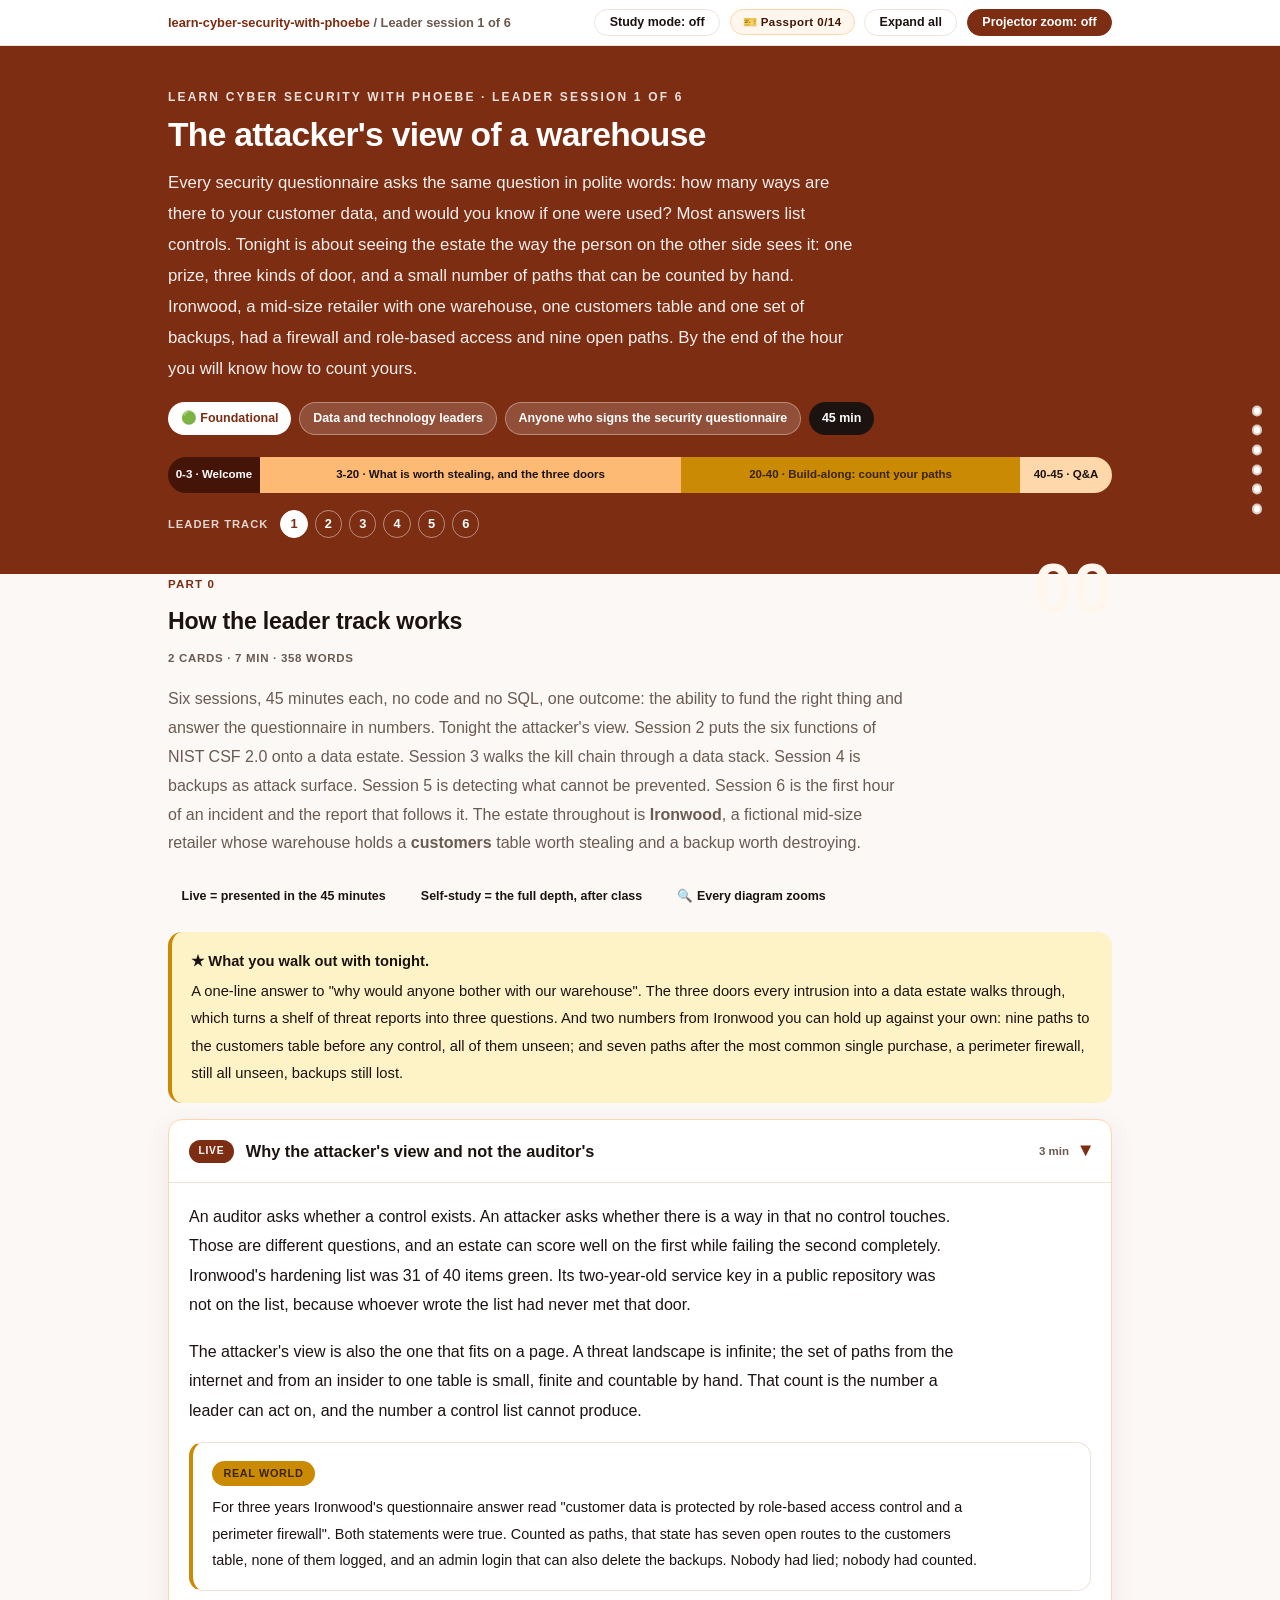
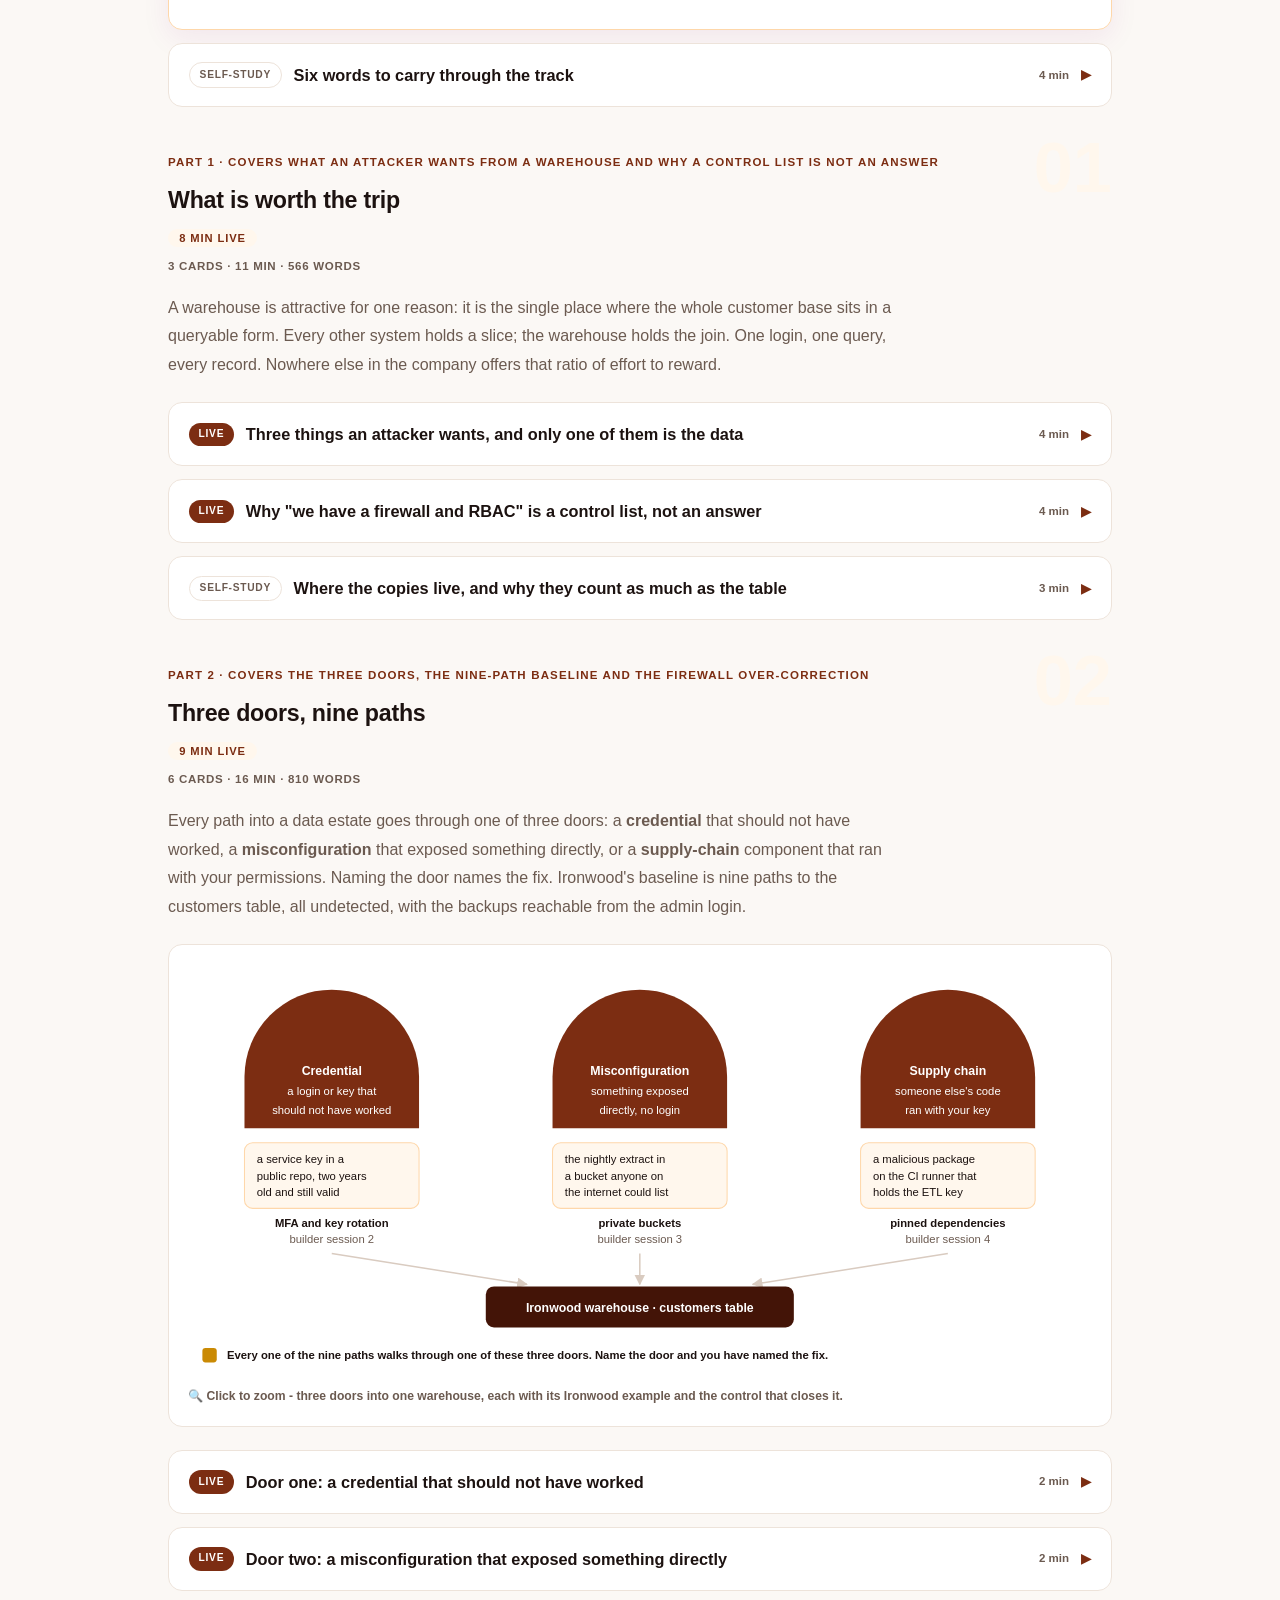
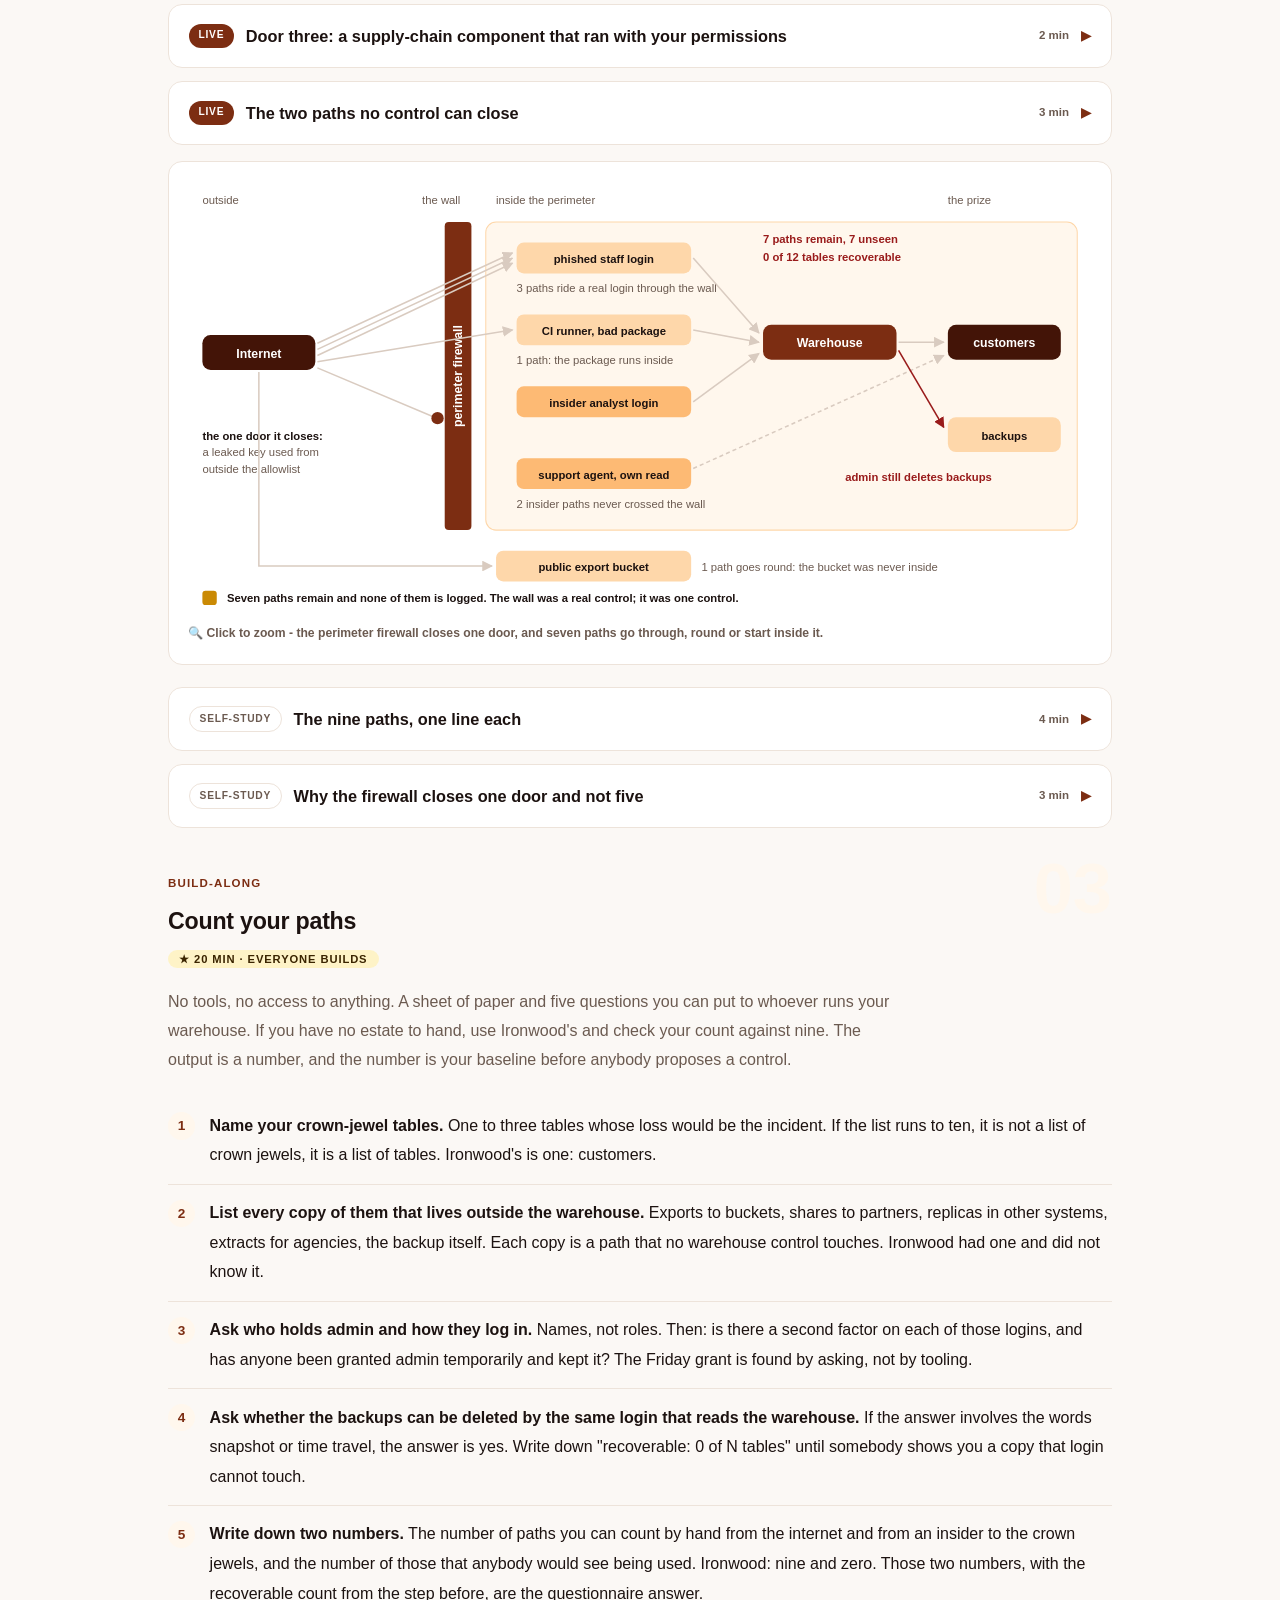
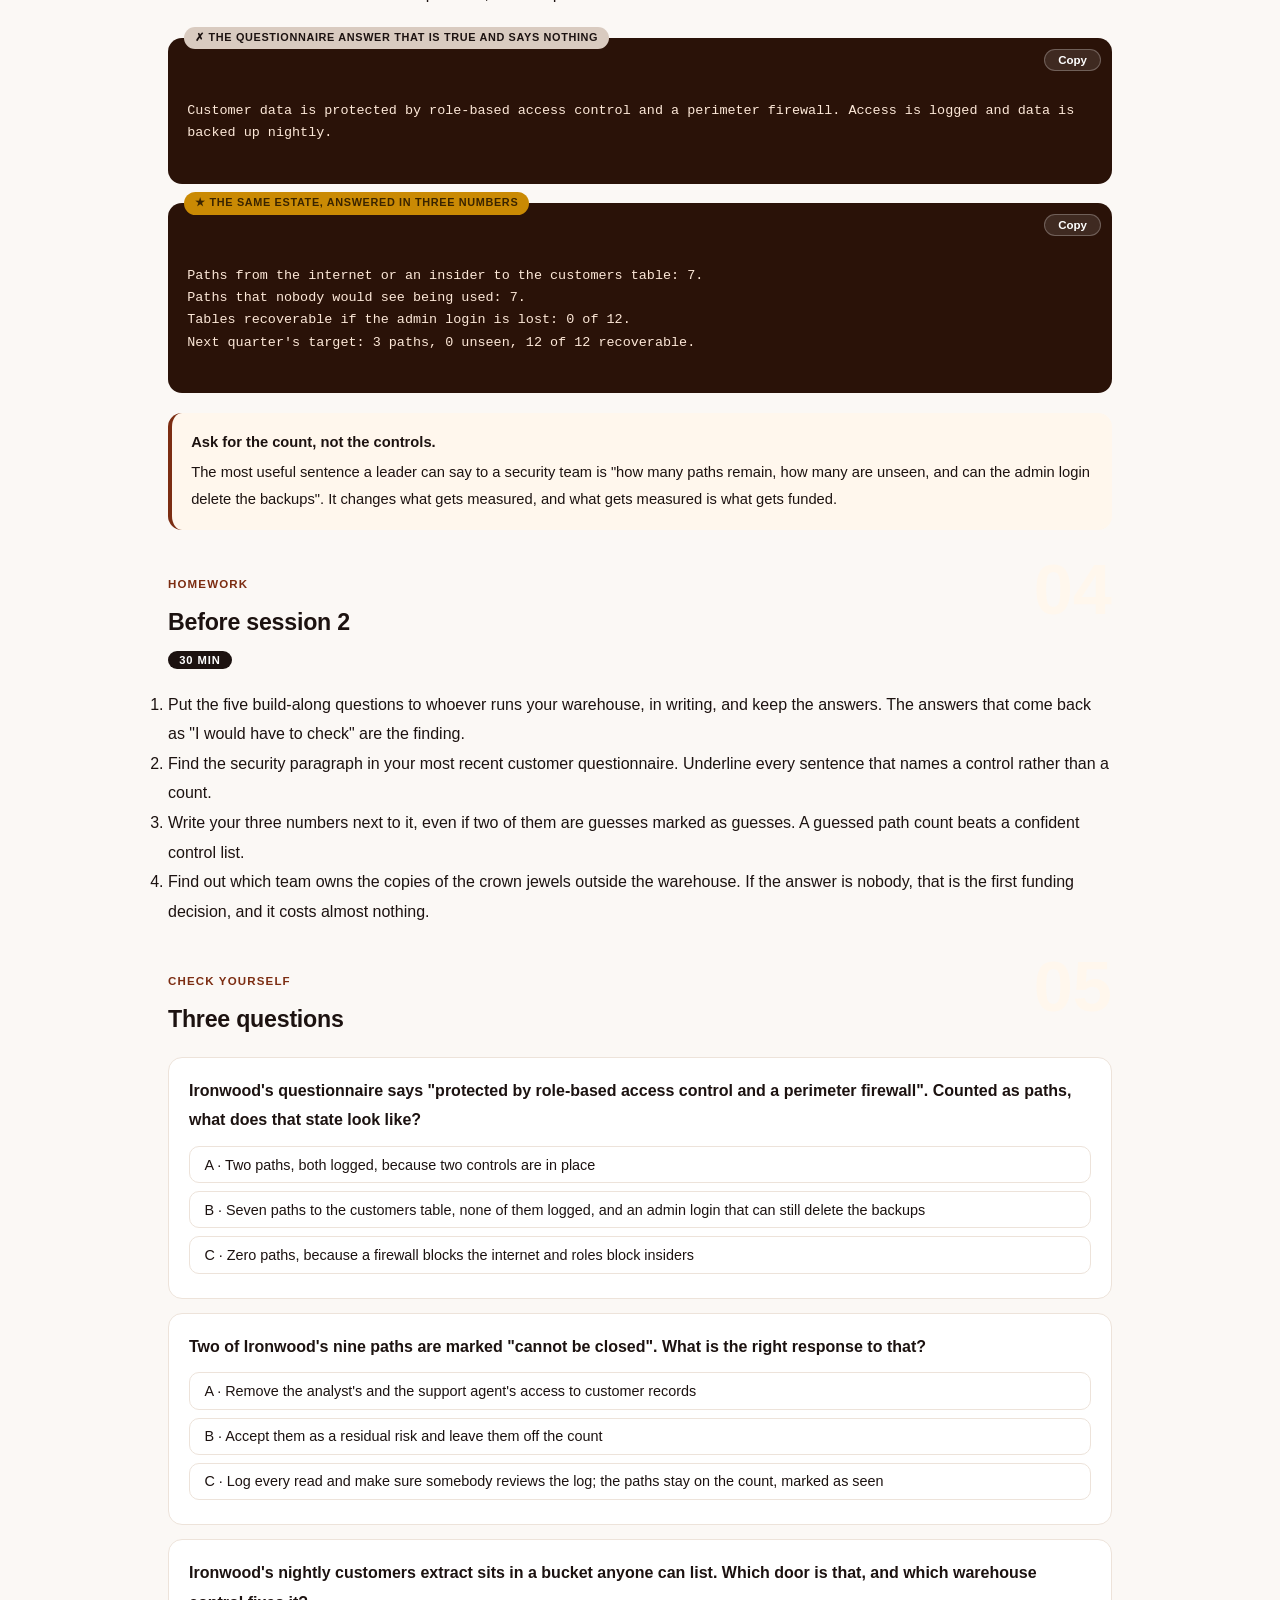
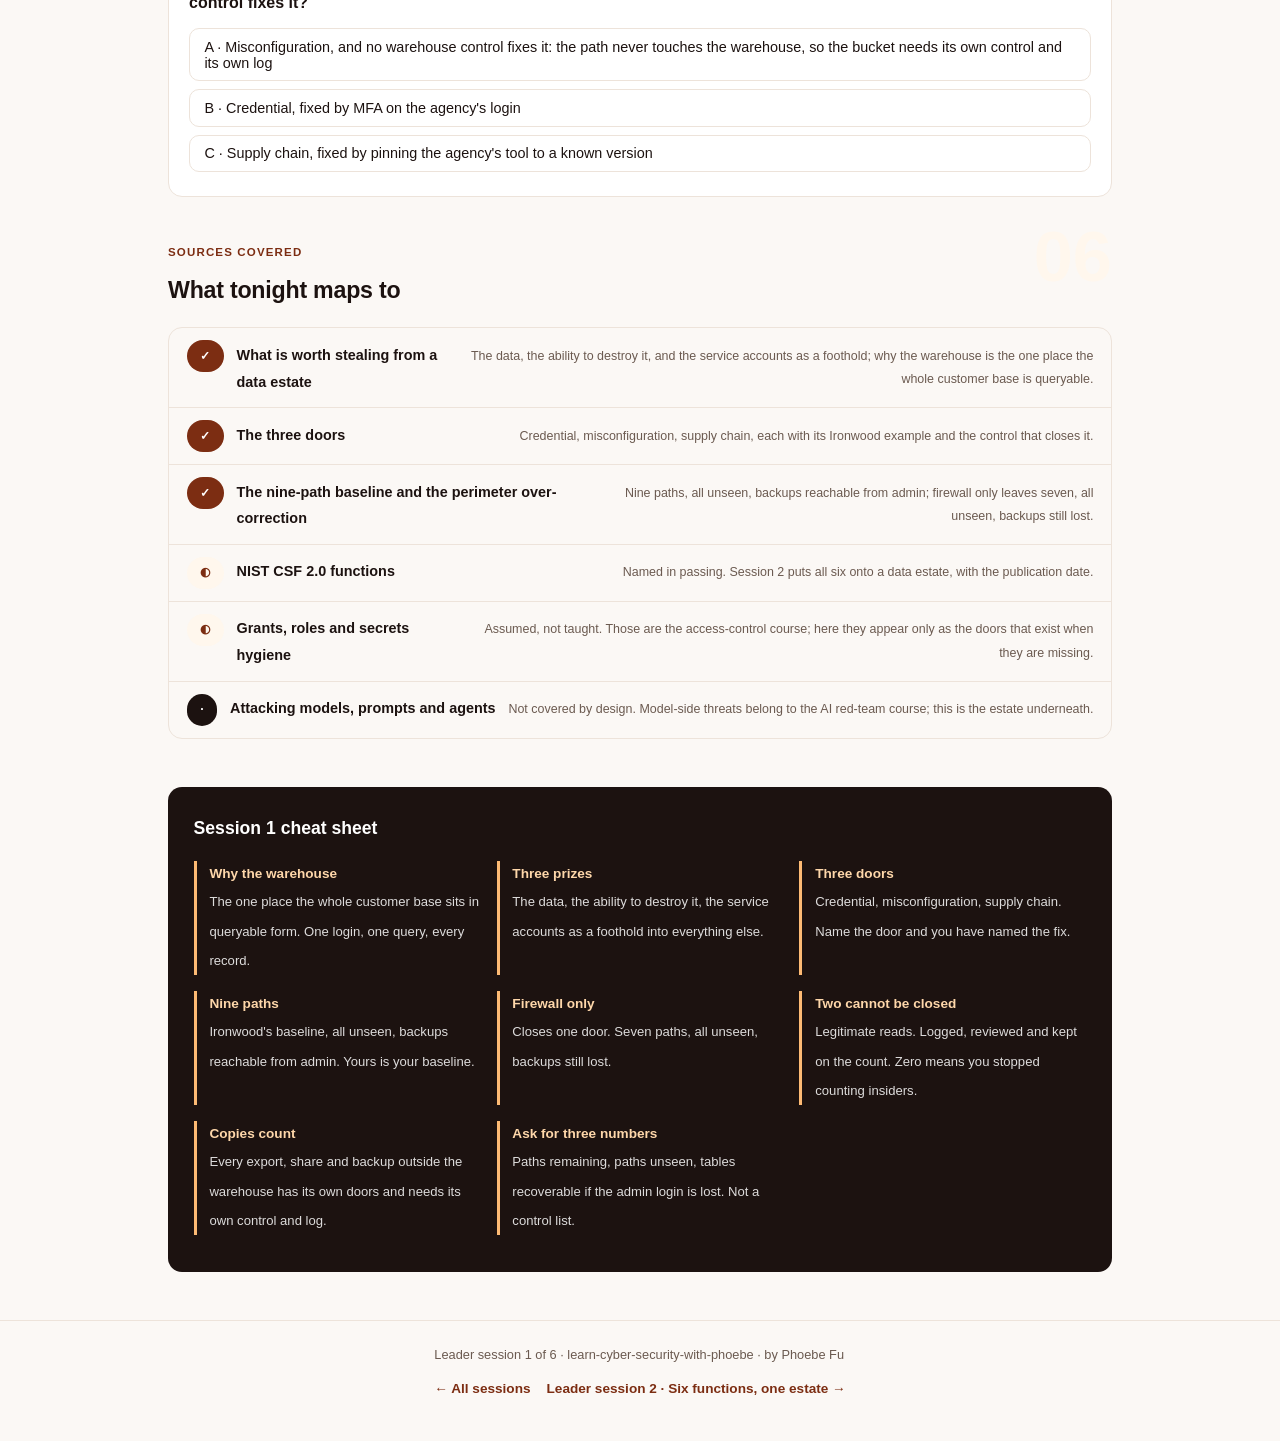
==== commit 4d662ece: "Fix the footer session nav, which rendered at 0x0 .pagenav is also the fixed side-dot strip that app" ====
--- a/courses/a1-attackers-view.html
+++ b/courses/a1-attackers-view.html
@@ -19,7 +19,7 @@
 <meta name="twitter:image" content="https://phoebefu6.github.io/learn-cyber-security-with-phoebe/assets/og-cover.png">
 <!-- social:end -->
 <title>Leader session 1 · The attacker's view of a warehouse - learn cyber security with phoebe</title>
-<link rel="stylesheet" href="../assets/style.css?v=1">
+<link rel="stylesheet" href="../assets/style.css?v=2">
 </head>
 <body>
 
--- a/assets/style.css
+++ b/assets/style.css
@@ -1410,3 +1410,23 @@
 .sb-seen .sb-verdict { background: var(--indigo-soft); color: var(--indigo-deep); }
 .sb-notes { display: grid; gap: .6rem; }
 @media (max-width: 640px) { .sb-ctl { grid-template-columns: 20px 1fr; } .sb-fam { grid-column: 2; justify-self: start; } }
+
+/* ---------- footer session nav ----------
+   .pagenav is also the fixed side-dot strip app.js builds, and that strip is
+   hidden below 74rem. The footer reuses the class, so without these overrides
+   the prev/next links render at 0x0 on every screen under 1184px. */
+.pagefoot .pagenav {
+  display: flex;
+  position: static; transform: none; right: auto; top: auto; z-index: auto;
+  flex-direction: row; align-items: center; justify-content: space-between;
+  gap: 1rem; flex-wrap: wrap; margin-top: .6rem;
+}
+.pagefoot .pagenav a {
+  width: auto; height: auto; border: 0; background: none; border-radius: 0;
+  display: inline; font-size: .85rem; font-weight: 700; color: var(--indigo);
+  text-decoration: none;
+}
+.pagefoot .pagenav a:hover { transform: none; text-decoration: underline; border-color: transparent; }
+.pagefoot .pagenav a.active { background: none; }
+.pagefoot .pagenav a .nlabel { display: none; }
+@media (max-width: 74rem) { .pagefoot .pagenav { display: flex; } }
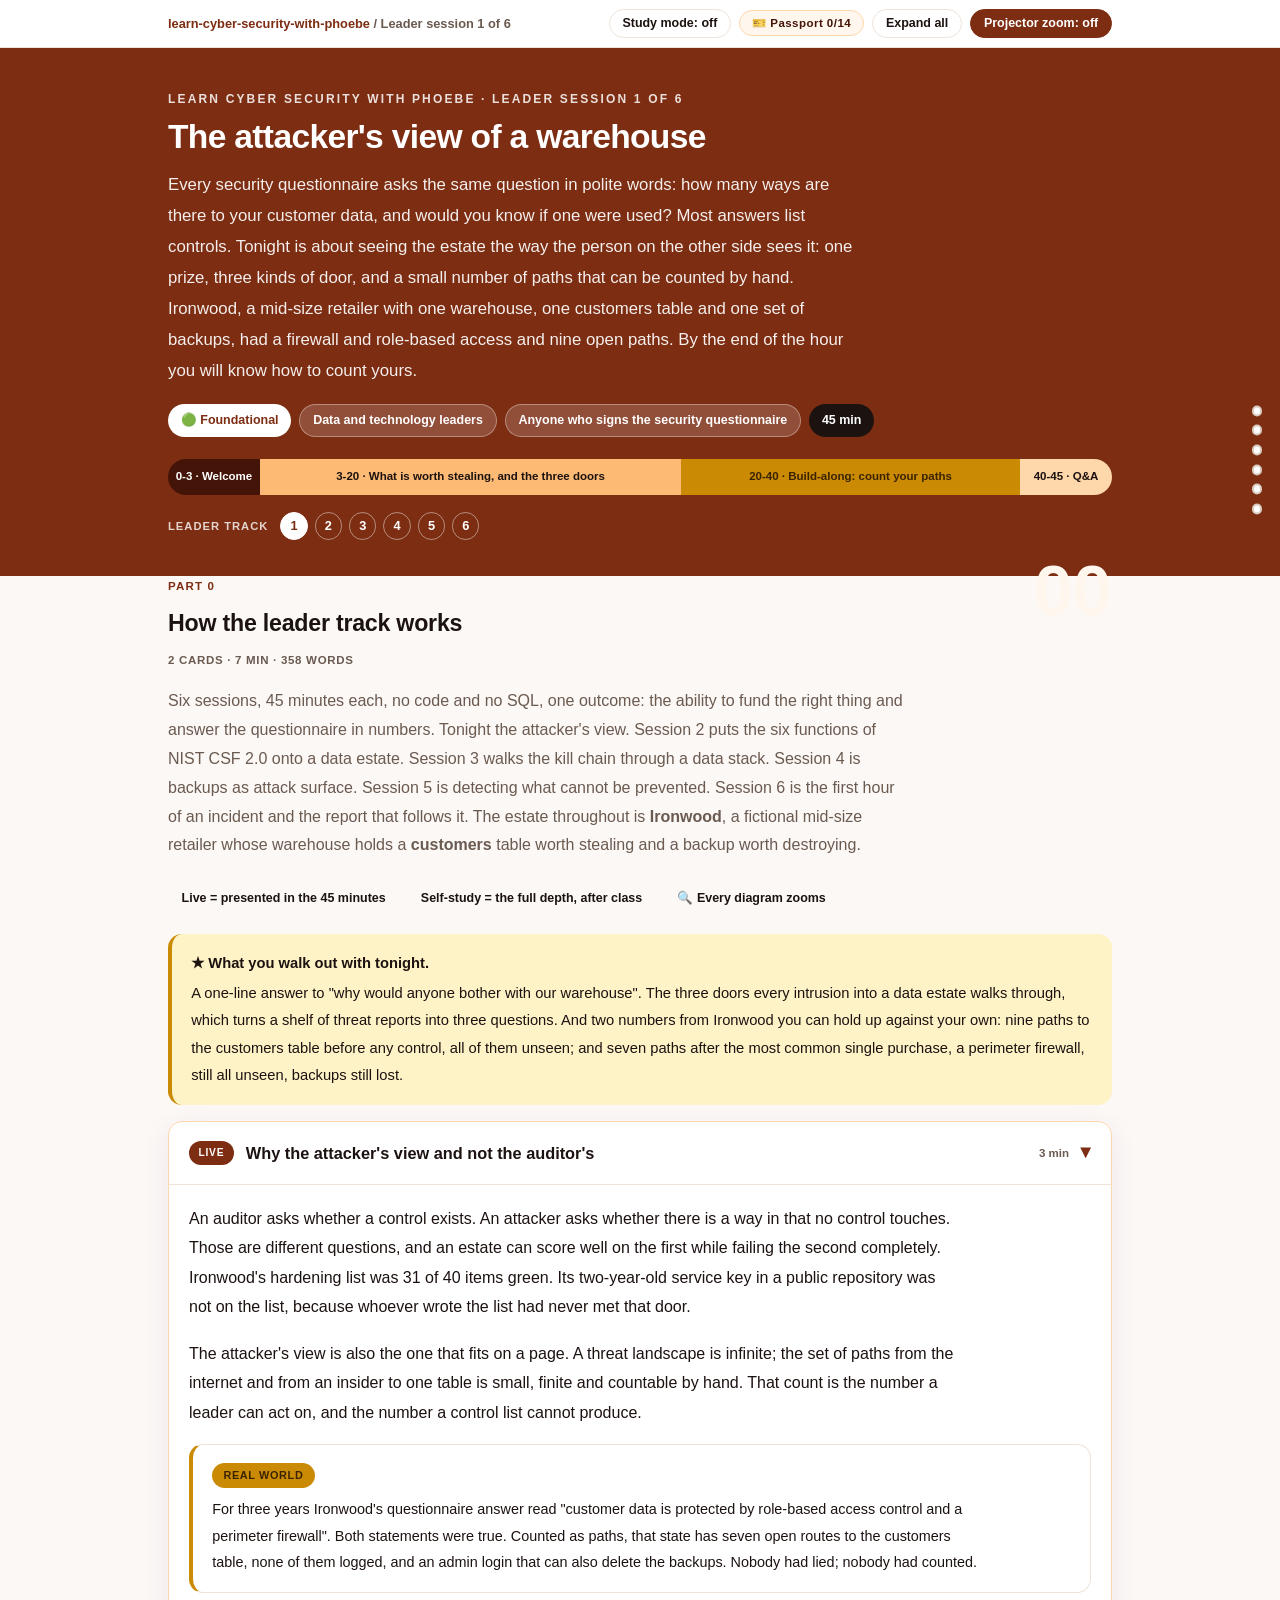
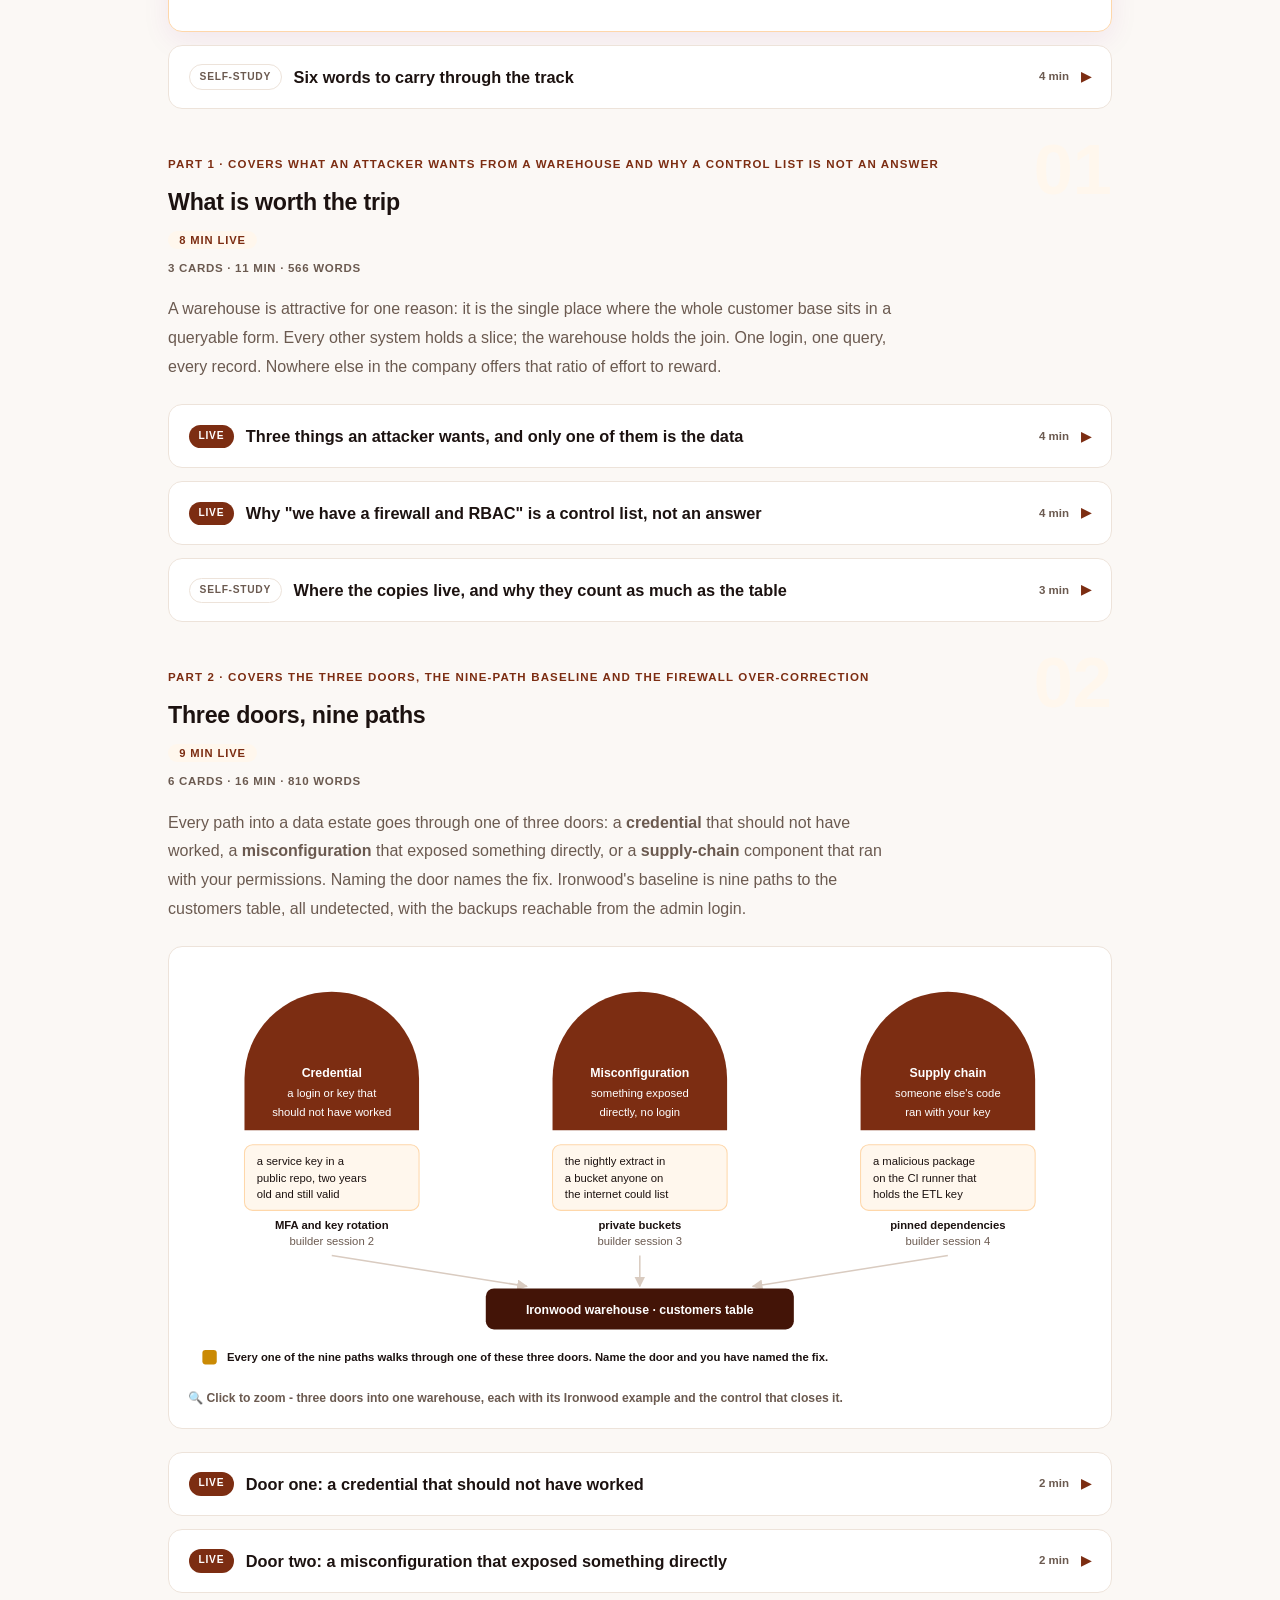
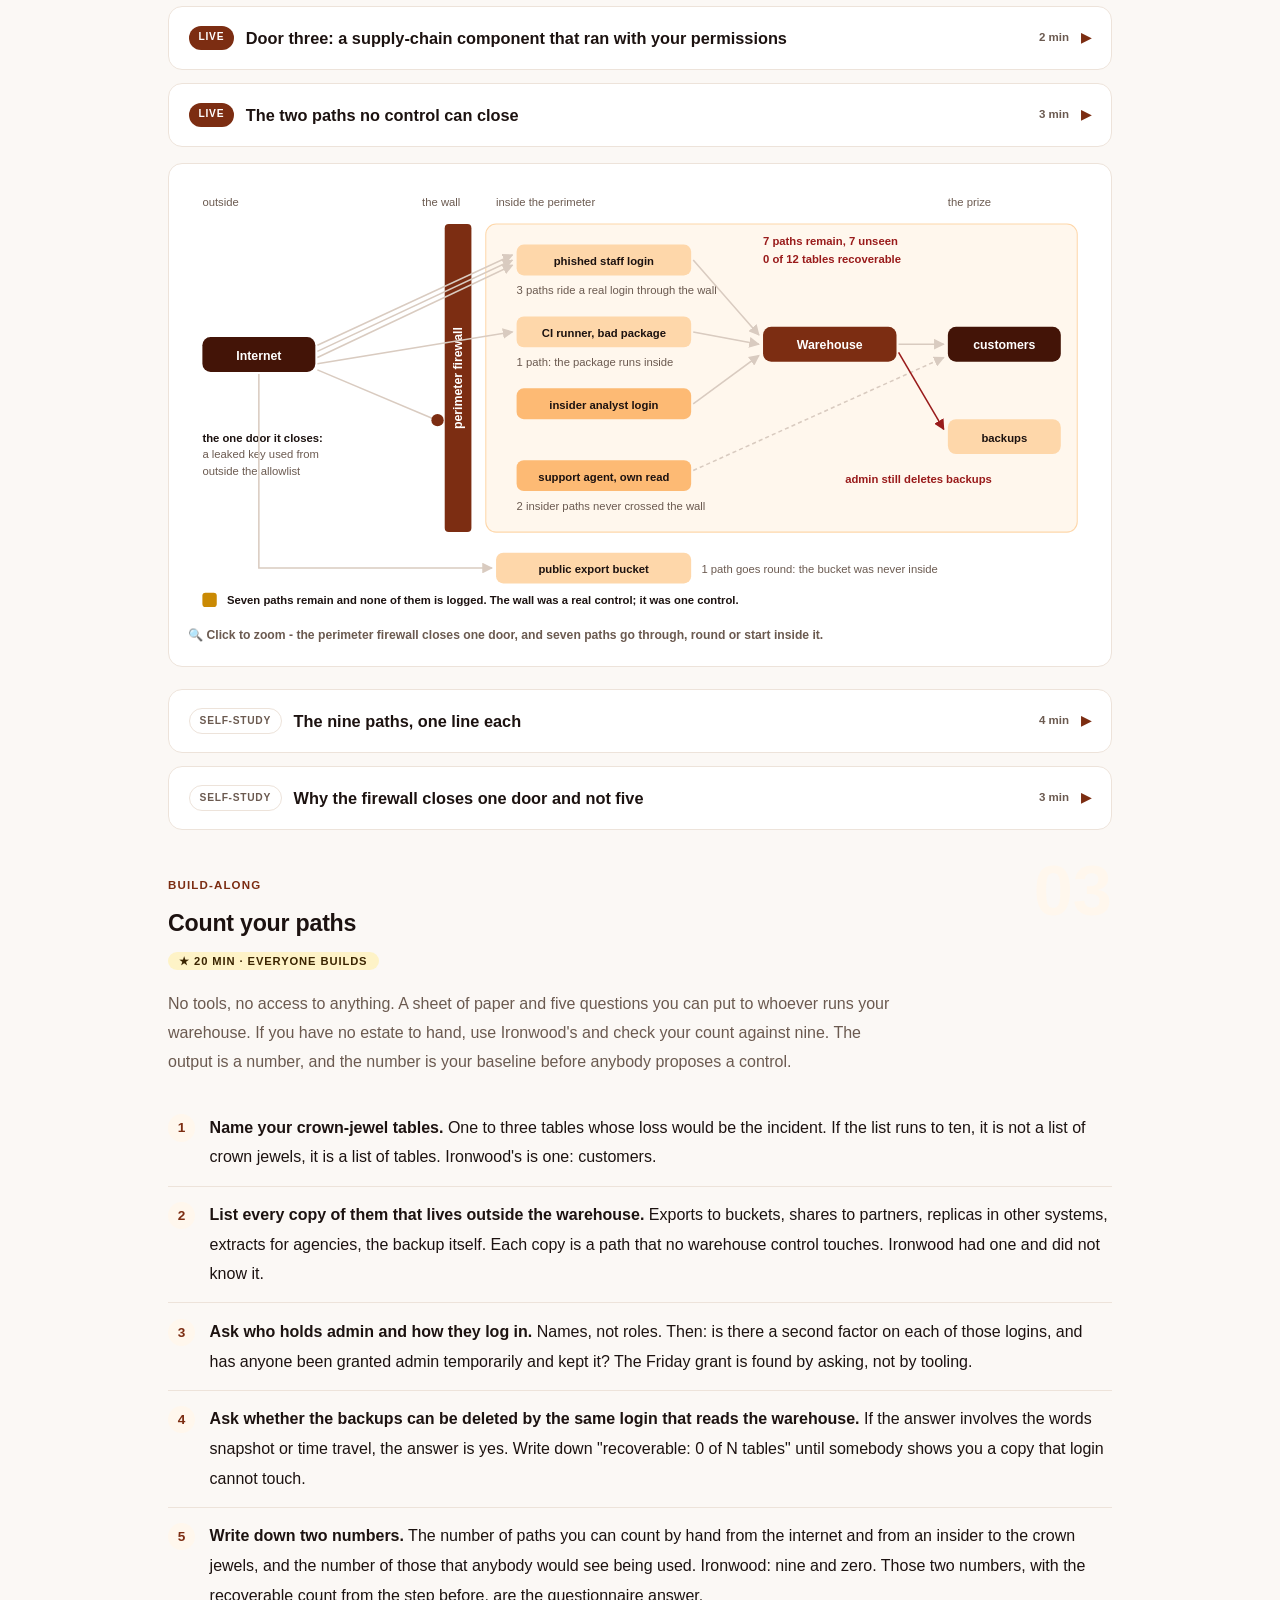
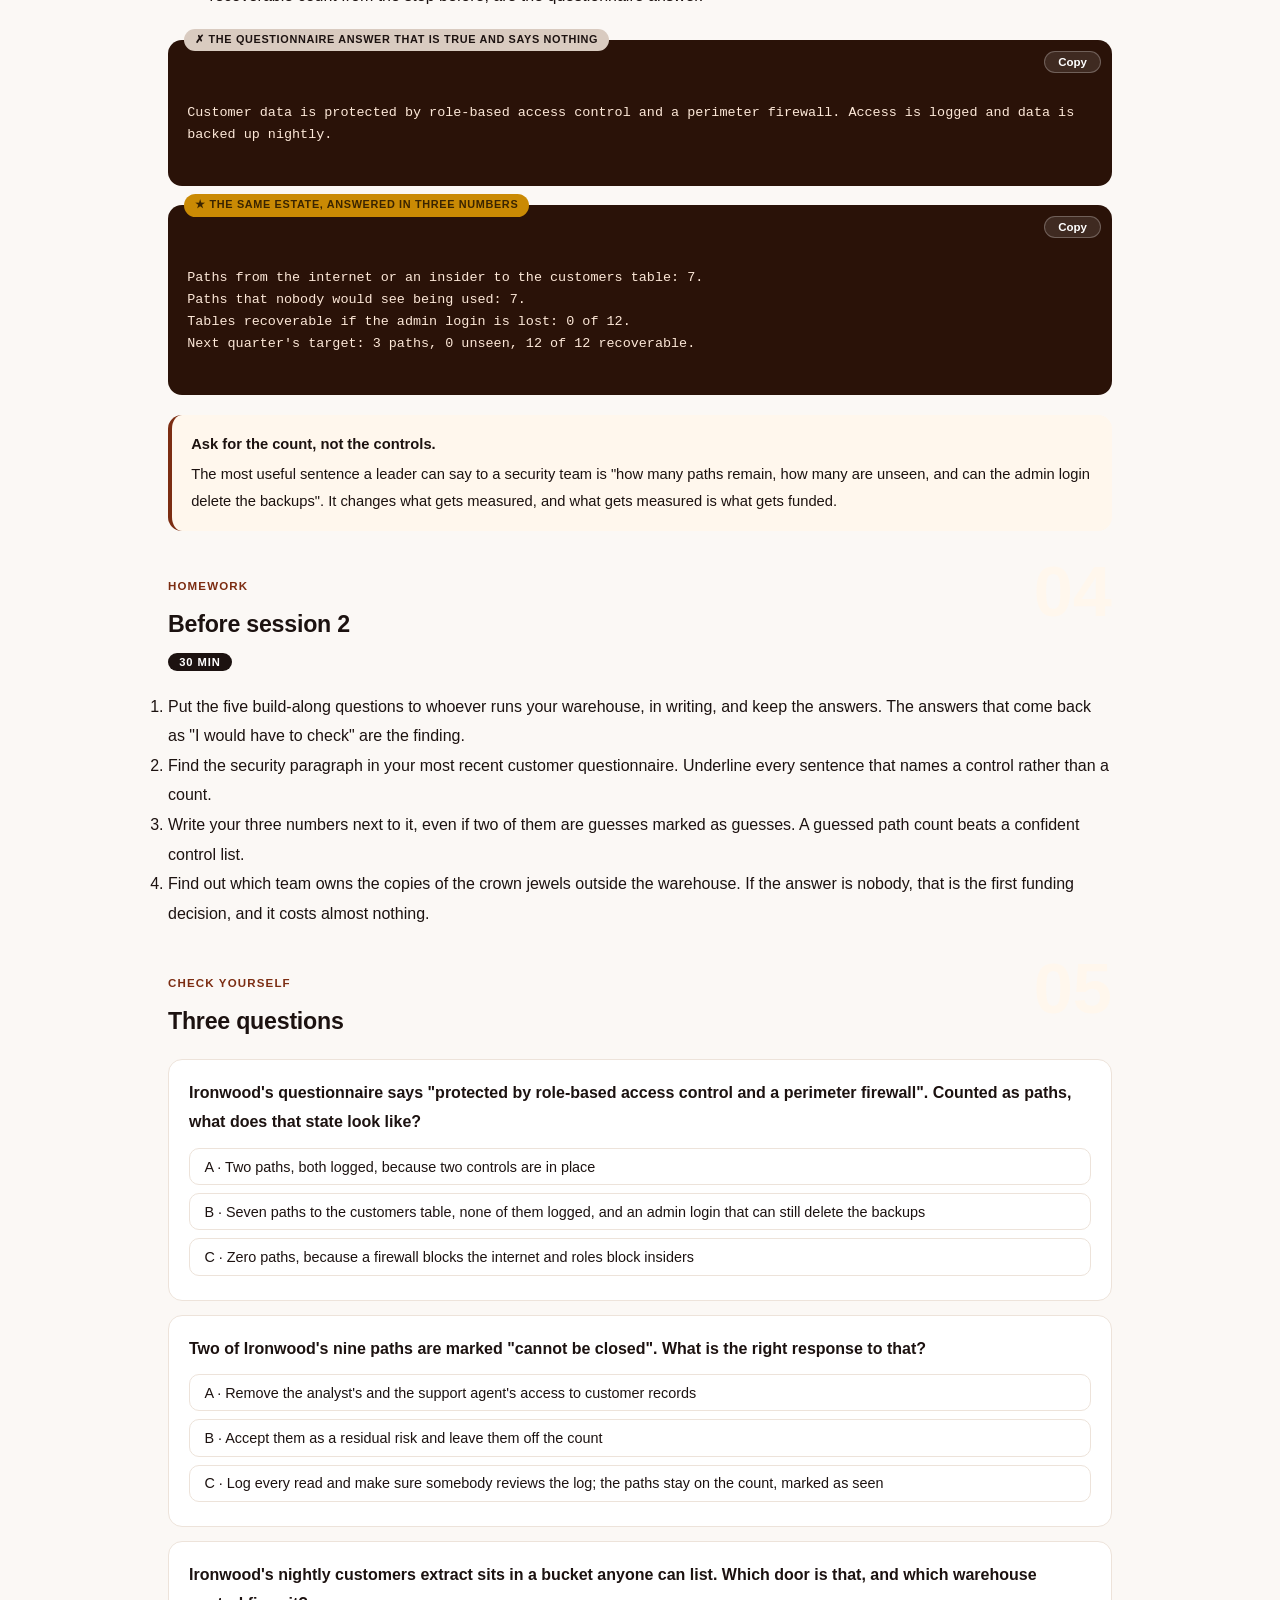
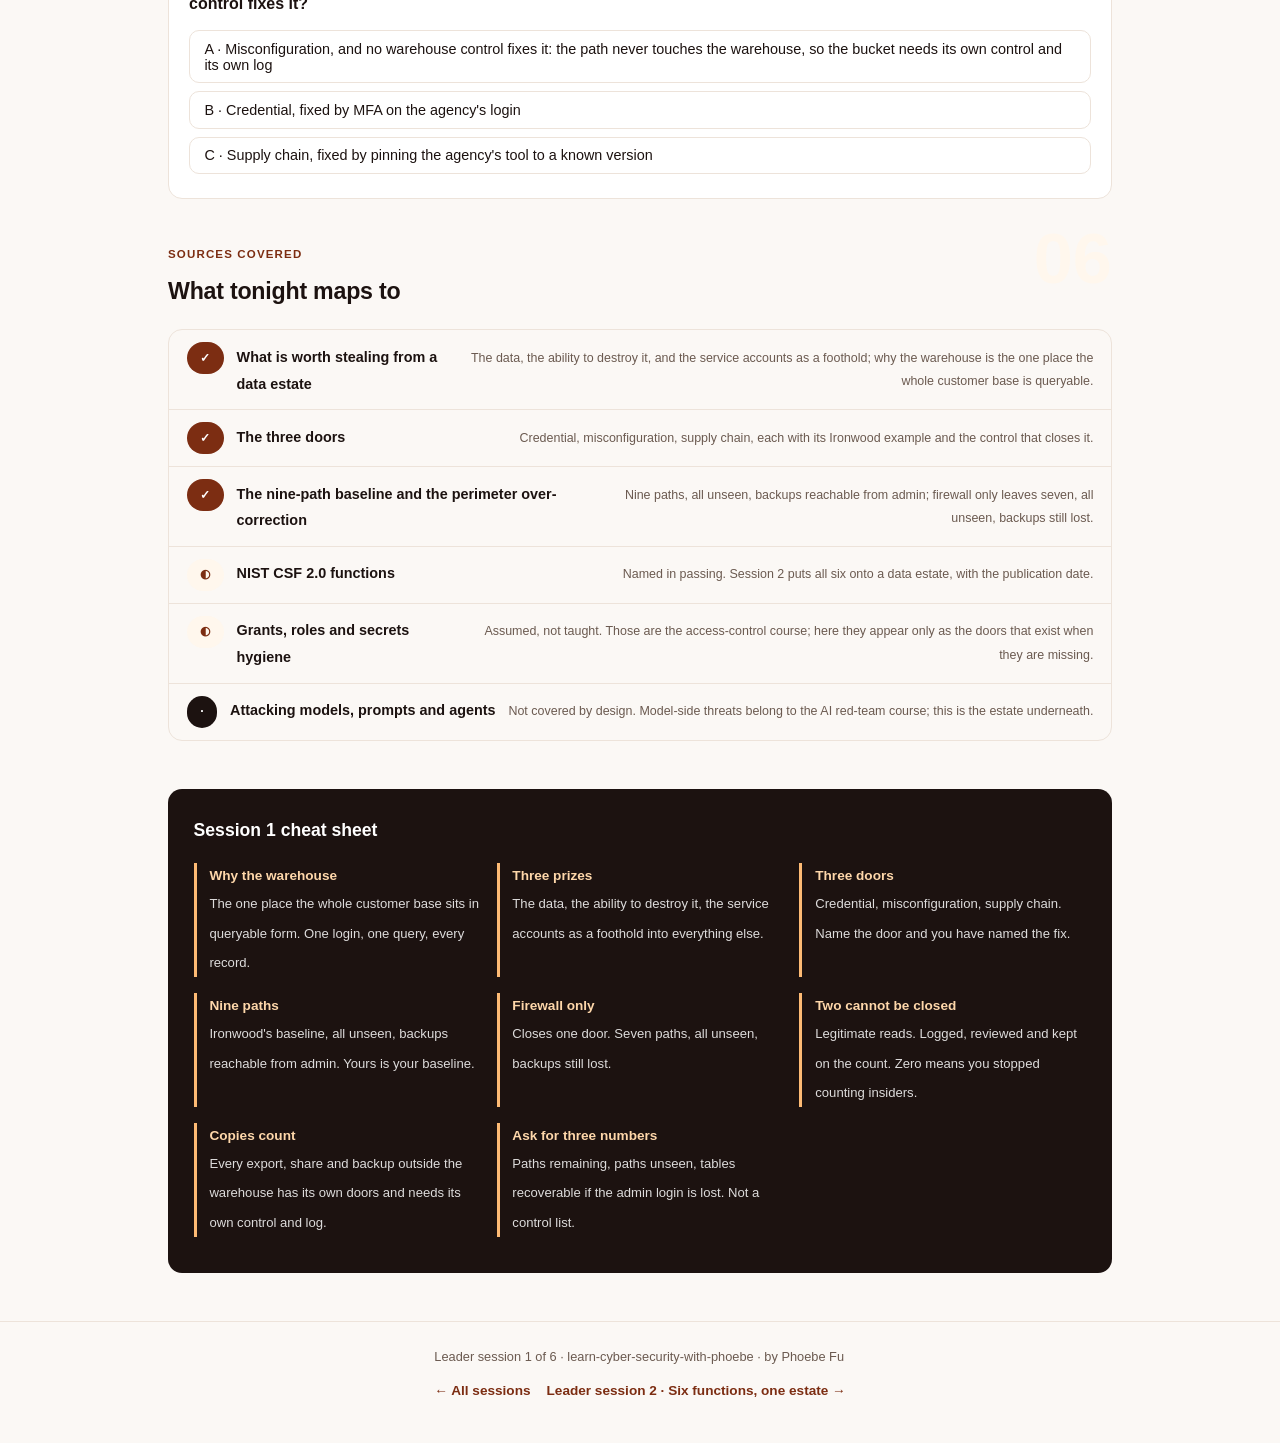
==== commit adab74aa: "Layout: code boxes stack under step text; toolbar is one row Shared-template defect, live estate-wid" ====
--- a/courses/a1-attackers-view.html
+++ b/courses/a1-attackers-view.html
@@ -19,7 +19,7 @@
 <meta name="twitter:image" content="https://phoebefu6.github.io/learn-cyber-security-with-phoebe/assets/og-cover.png">
 <!-- social:end -->
 <title>Leader session 1 · The attacker's view of a warehouse - learn cyber security with phoebe</title>
-<link rel="stylesheet" href="../assets/style.css?v=2">
+<link rel="stylesheet" href="../assets/style.css?v=4">
 </head>
 <body>
 
--- a/assets/style.css
+++ b/assets/style.css
@@ -86,8 +86,9 @@
   border-bottom: 1px solid var(--hairline);
   padding: .55rem 0;
 }
-.toolbar .wrap { display: flex; align-items: center; gap: .6rem; }
-.toolbar .crumb { font-size: .8rem; color: var(--muted); font-weight: 600; margin-right: auto; }
+.toolbar .wrap { display: flex; align-items: center; gap: .5rem; flex-wrap: nowrap; }
+.toolbar .crumb { font-size: .8rem; color: var(--muted); font-weight: 600; margin-right: auto; min-width: 0; white-space: nowrap; overflow: hidden; text-overflow: ellipsis; }
+.toolbar .btn { white-space: nowrap; flex: none; padding: .38rem .8rem; font-size: .78rem; line-height: 1.2; }
 .toolbar .crumb a { color: var(--indigo); text-decoration: none; }
 .btn {
   border: 1px solid var(--hairline);
@@ -287,11 +288,15 @@
 /* ---------- demo steps ---------- */
 .steps { counter-reset: step; margin: .6rem 0 1rem; }
 .step {
-  display: flex;
-  gap: .9rem;
+  display: grid;
+  grid-template-columns: max-content minmax(0, 1fr);
+  column-gap: .9rem;
+  row-gap: .2rem;
   padding: .85rem 0;
   border-bottom: .5px solid var(--hairline);
 }
+.step > * { grid-column: 2; min-width: 0; }
+.step > .prompt-box { margin: .8rem 0 .4rem; }
 .step:last-child { border-bottom: none; }
 .step::before {
   counter-increment: step;
@@ -795,7 +800,10 @@
   /* 44px tap targets */
   details.card summary { min-height: 44px; }
   .qopt { min-height: 44px; display: flex; align-items: center; padding: .7rem .9rem; }
-  .toolbar .btn, .pagefoot a { min-height: 44px; display: inline-flex; align-items: center; }
+  .toolbar .btn, .pagefoot a { min-height: 44px; display: inline-flex; align-items: center; justify-content: center; }
+  .toolbar .crumb, .toolbar #zoom-toggle { display: none; }
+  .toolbar .btn { flex: 1 1 0; padding: .3rem .4rem; font-size: .72rem; }
+  table.clean { display: block; overflow-x: auto; -webkit-overflow-scrolling: touch; }
 }
 
 @media (max-width: 640px) {
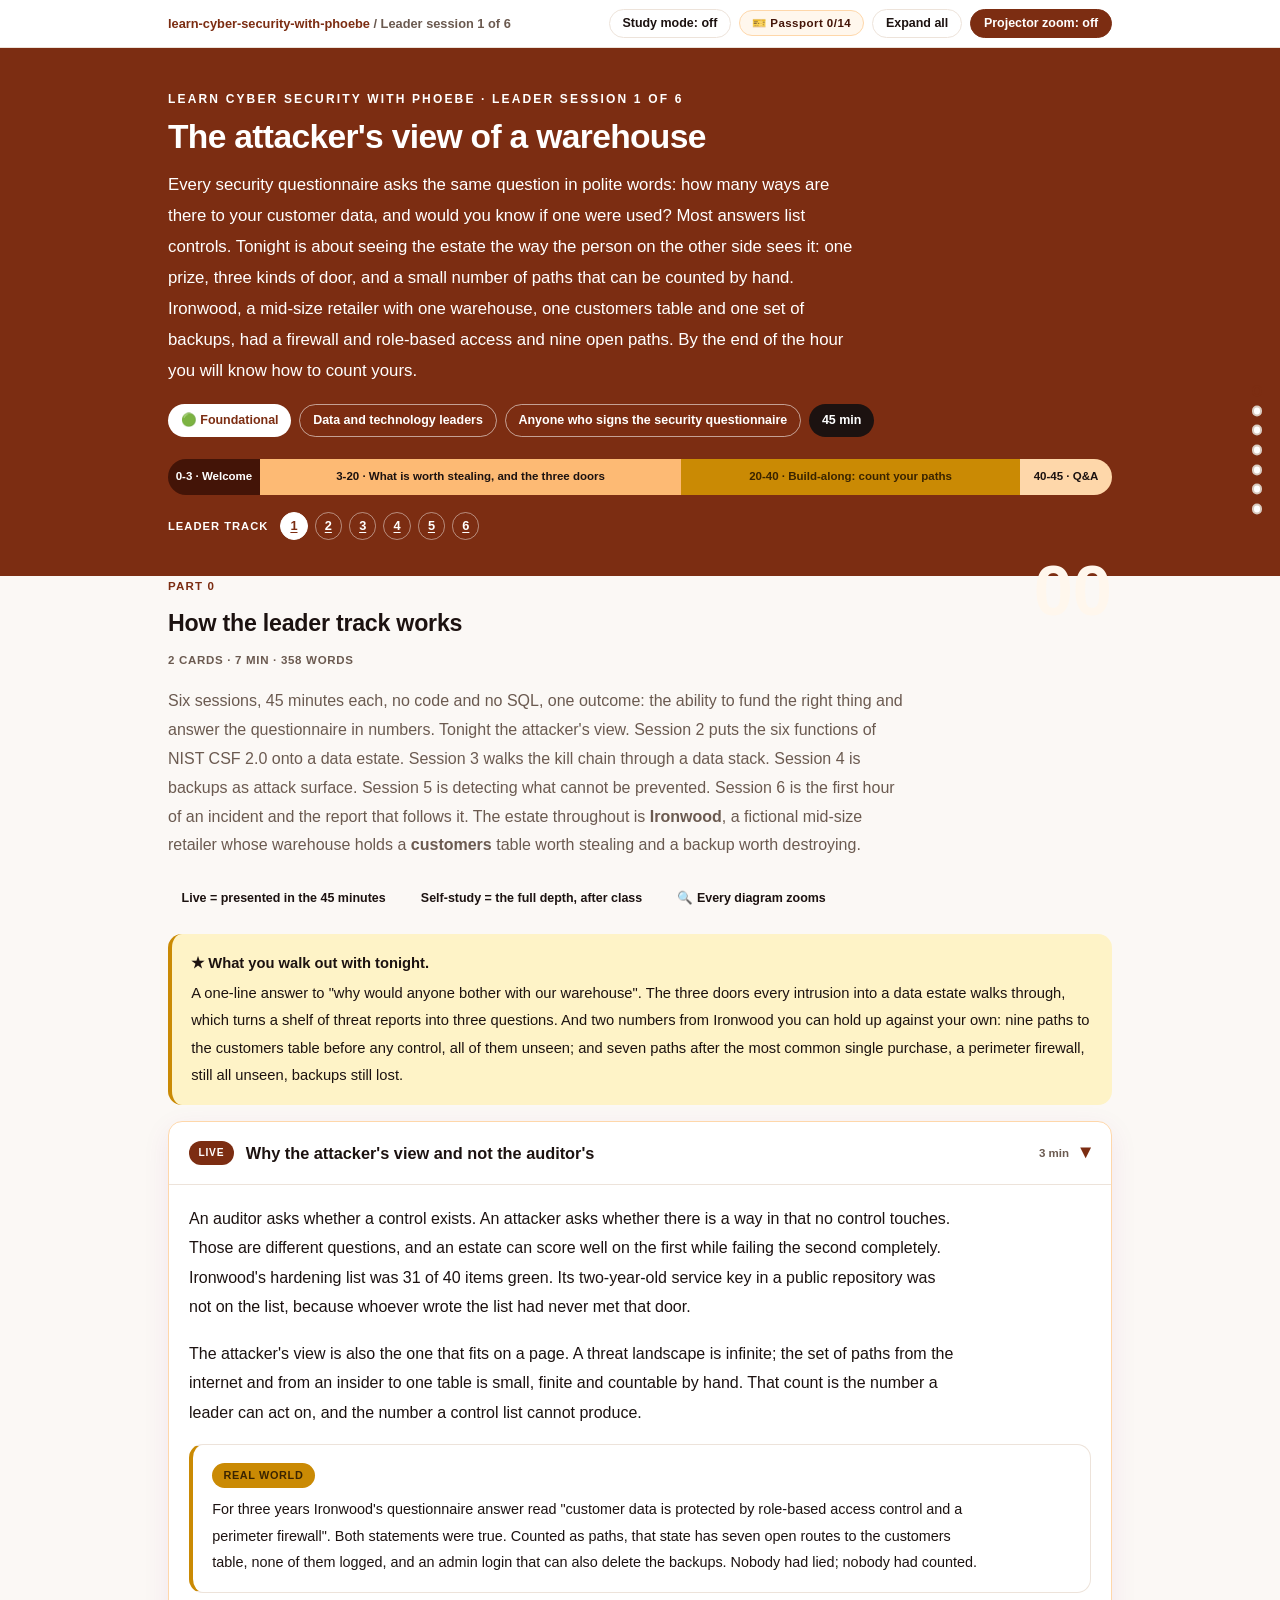
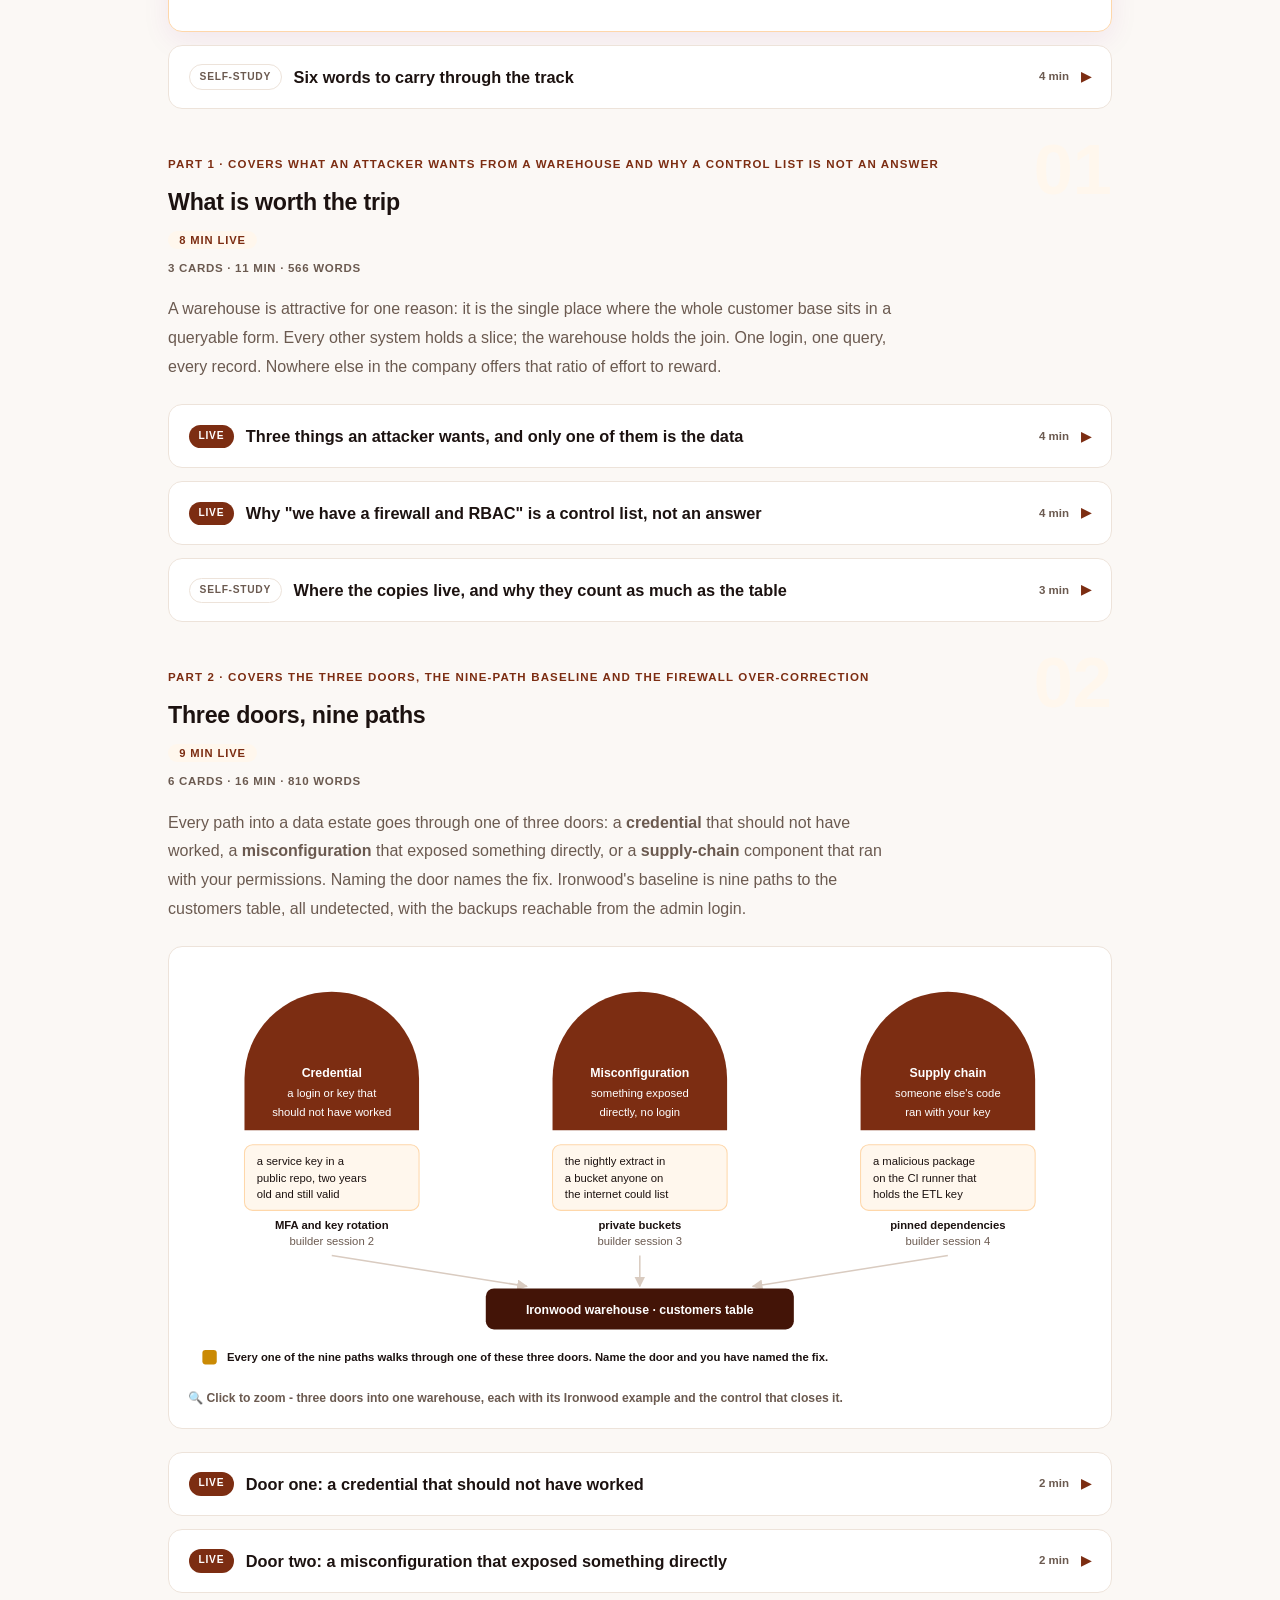
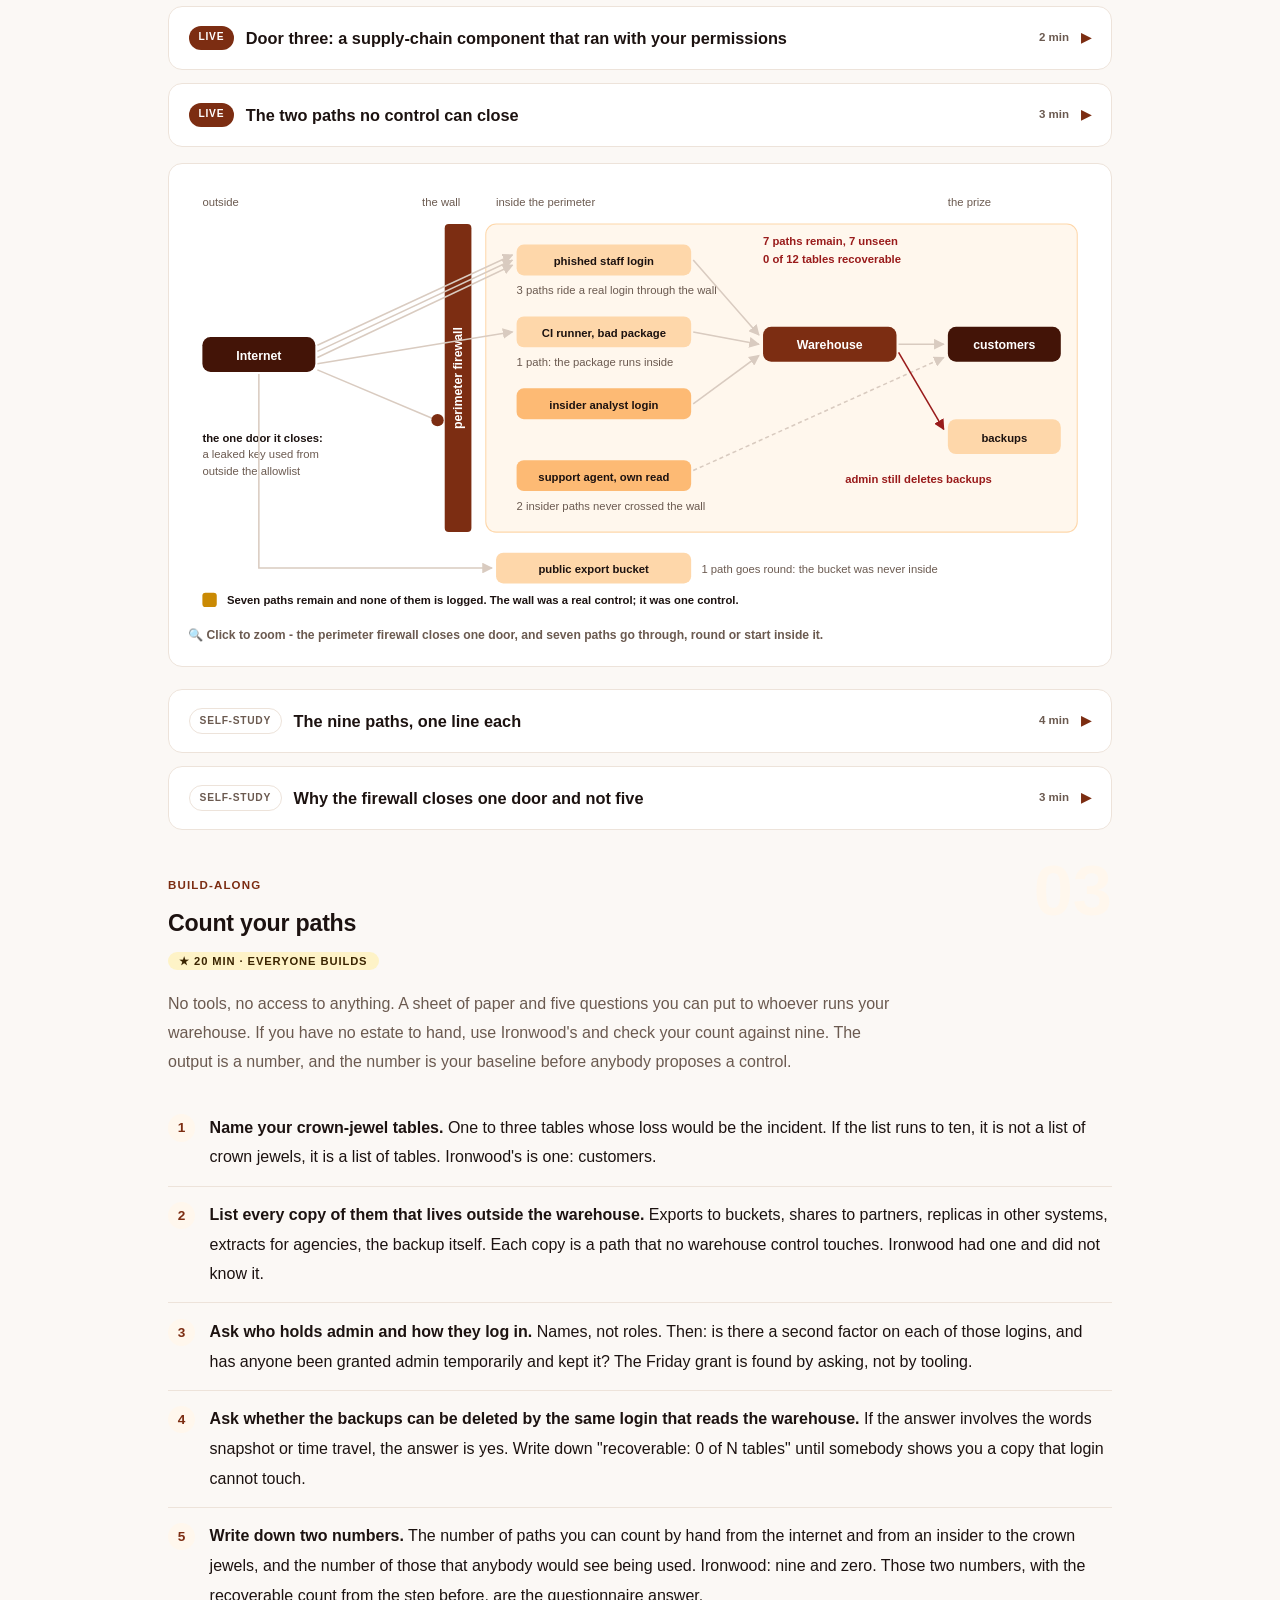
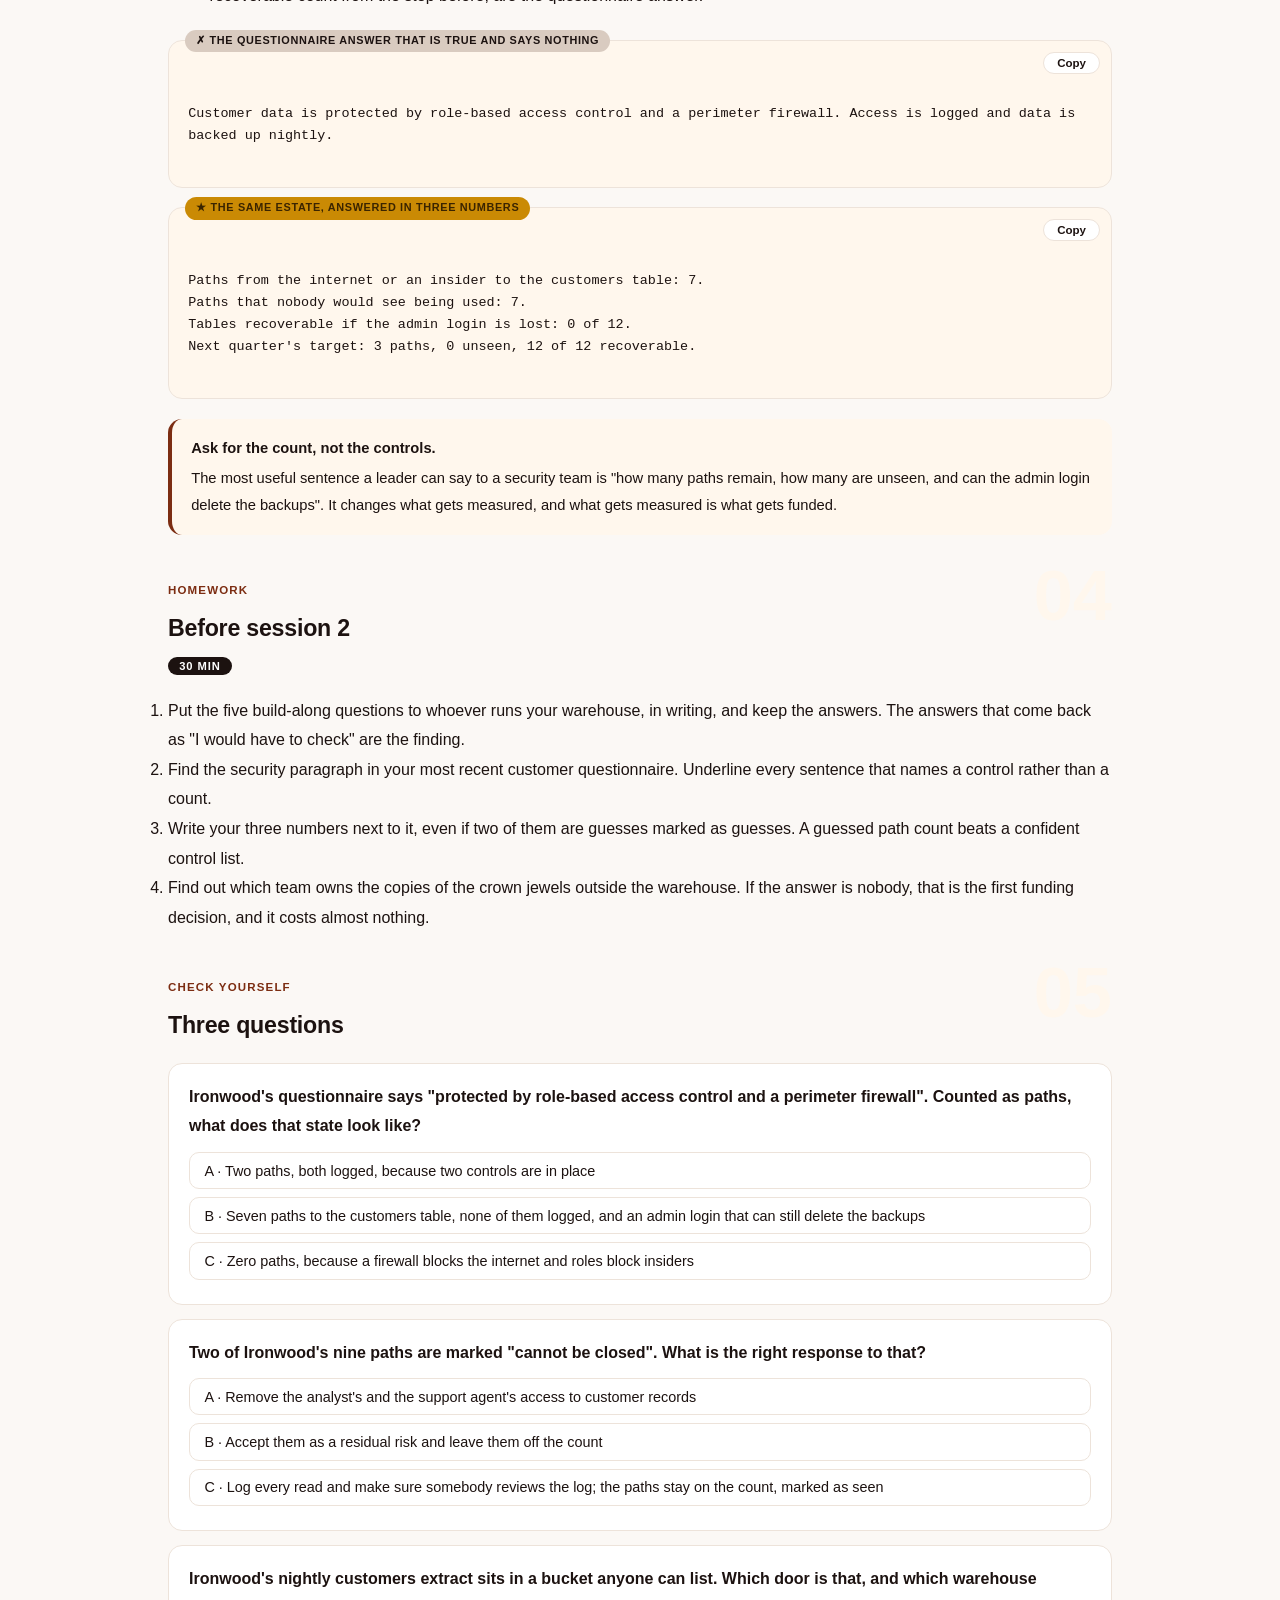
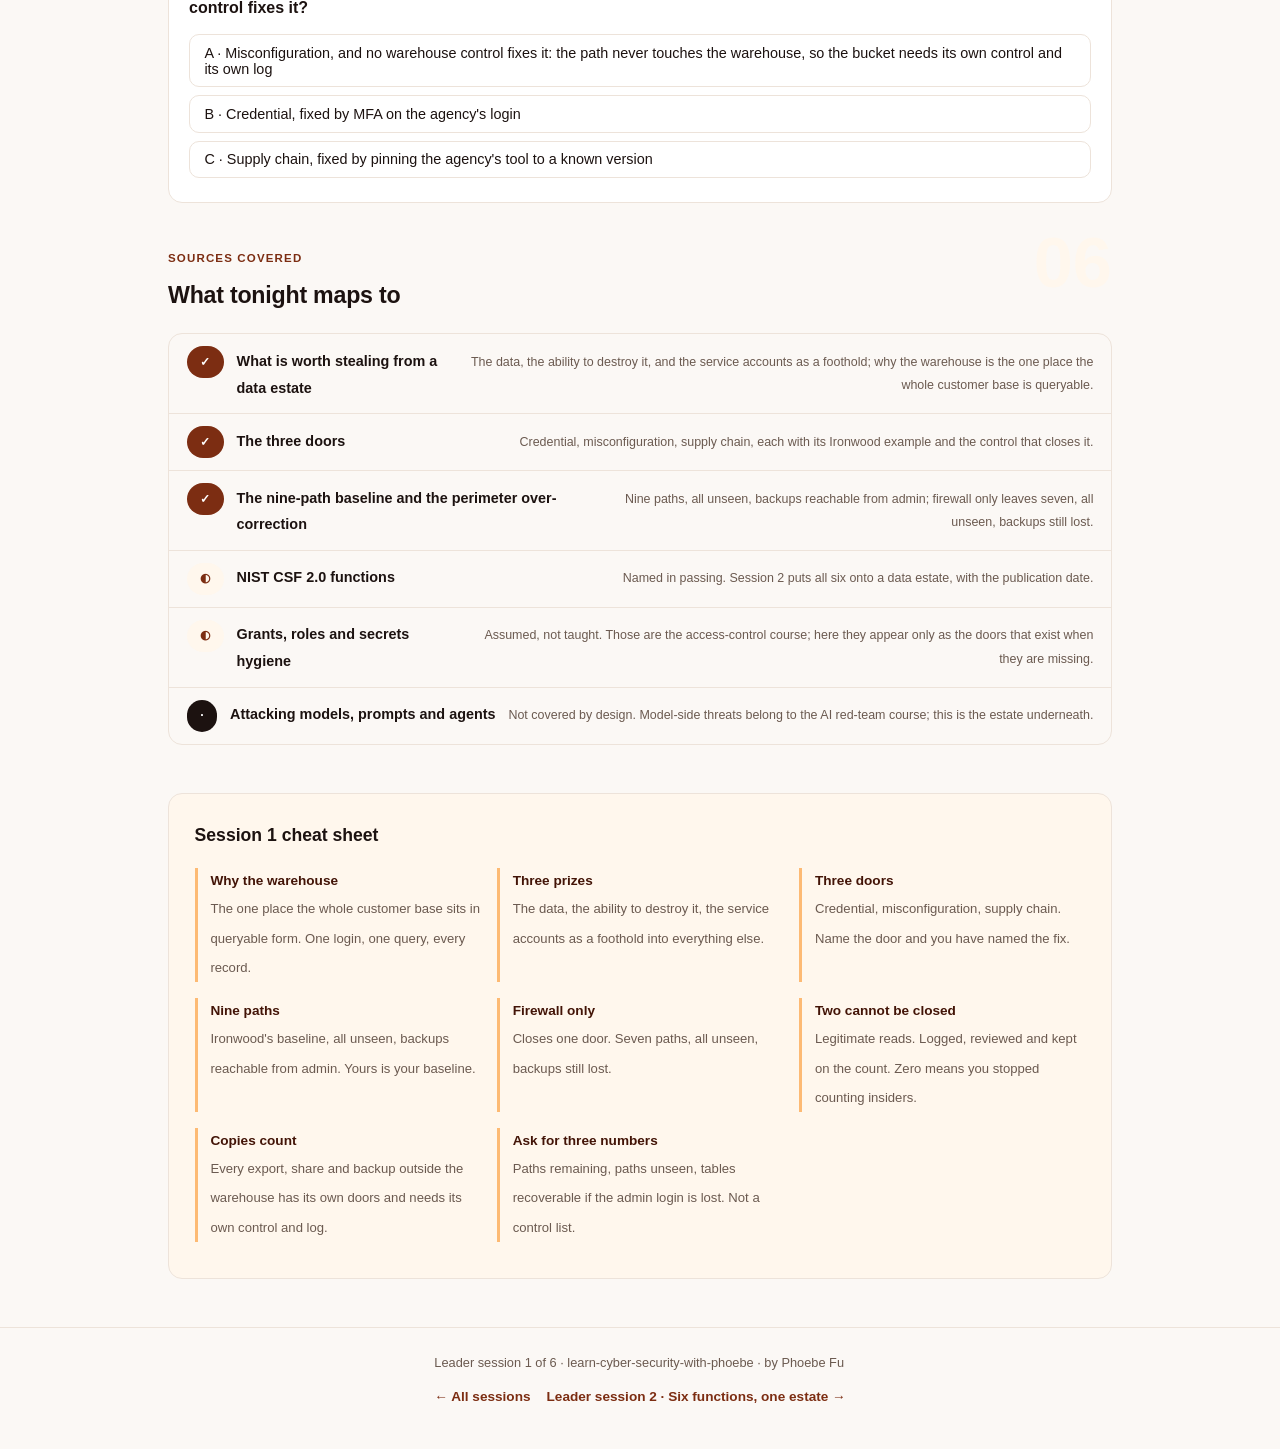
==== commit 090b5adb: "Light surfaces everywhere: lightbox, cheat panel, code boxes; contrast and phone-width fixes Every d" ====
--- a/courses/a1-attackers-view.html
+++ b/courses/a1-attackers-view.html
@@ -19,7 +19,7 @@
 <meta name="twitter:image" content="https://phoebefu6.github.io/learn-cyber-security-with-phoebe/assets/og-cover.png">
 <!-- social:end -->
 <title>Leader session 1 · The attacker's view of a warehouse - learn cyber security with phoebe</title>
-<link rel="stylesheet" href="../assets/style.css?v=4">
+<link rel="stylesheet" href="../assets/style.css?v=21">
 </head>
 <body>
 
@@ -523,6 +523,6 @@
   </div>
 </footer>
 
-<script src="../assets/app.js?v=1"></script>
+<script src="../assets/app.js?v=21"></script>
 </body>
 </html>
--- a/assets/style.css
+++ b/assets/style.css
@@ -3,6 +3,8 @@
    (CSS var names still read --indigo/--amber; they hold SQL-blue values.) */
 
 :root {
+  --faint-text: #81654E;
+  --fill-solid: #9D6B03;
   --indigo: #7C2D12;
   --indigo-deep: #431407;
   --indigo-mid: #FDBA74;
@@ -16,8 +18,8 @@
   --amber-ink: #3A2400;
   --amber-50: #FEF3C7;
   --paper: #FBF8F5;
-  --code-bg: #2A1208;
-  --code-ink: #FDE8D8;
+  --code-bg: #FFF7ED;
+  --code-ink: #1C1210;
   --radius: 14px;
 }
 
@@ -47,7 +49,7 @@
   font-size: .75rem;
   letter-spacing: .18em;
   text-transform: uppercase;
-  opacity: .85;
+  opacity: 1;
   font-weight: 600;
 }
 .masthead h1 {
@@ -58,7 +60,7 @@
   letter-spacing: -.02em;
 }
 .masthead h1 .accent { color: inherit; }
-.masthead .sub { font-size: 1.05rem; opacity: .92; max-width: 44rem; }
+.masthead .sub { font-size: 1.05rem; opacity: 1; max-width: 44rem; }
 
 .chip-row { display: flex; flex-wrap: wrap; gap: .5rem; margin-top: 1.1rem; }
 .chip {
@@ -72,7 +74,7 @@
   white-space: nowrap;
 }
 .chip.level { background: #fff; color: var(--indigo); }
-.chip.audience { background: rgba(255,255,255,.16); color: #fff; border: 1px solid rgba(255,255,255,.35); }
+.chip.audience { background: rgba(255,255,255,.08); color: #fff; border: 1px solid rgba(255,255,255,.35); }
 .chip.time { background: var(--ink); color: #fff; font-variant-numeric: tabular-nums; }
 
 
@@ -209,7 +211,7 @@
 .pill.light { background: var(--indigo-50); color: var(--indigo); }
 .pill.inkpill { background: var(--ink); color: #fff; }
 .pill.amber, .pill.peach { background: var(--amber); color: var(--amber-ink); }
-.pill.bare { color: var(--faint); }
+.pill.bare { color: var(--muted); }
 
 /* ---------- 4D grid ---------- */
 .grid-2 { display: grid; grid-template-columns: repeat(auto-fit, minmax(15rem, 1fr)); gap: .8rem; margin: .5rem 0 1rem; }
@@ -238,10 +240,11 @@
 table.clean td:first-child { font-weight: 600; }
 
 /* ---------- prompt boxes ---------- */
-.prompt-box {
+.prompt-box{
   position: relative;
-  background: var(--code-bg);
-  color: var(--code-ink);
+  background: #FFF7ED;
+  border: 1px solid #EDE3DA;
+  color: #1C1210;
   border-radius: var(--radius);
   padding: 1.1rem 1.2rem;
   margin: 1rem 0 1.2rem;
@@ -251,12 +254,12 @@
   white-space: pre-wrap;
   word-break: break-word;
 }
-.prompt-box .label {
+.prompt-box .label{
   position: absolute;
   top: -0.7rem;
   left: 1rem;
-  background: var(--indigo);
-  color: #fff;
+  background: #7C2D12;
+  color: #FFFFFF;
   font-family: "Inter", -apple-system, sans-serif;
   font-size: .68rem;
   font-weight: 700;
@@ -267,13 +270,13 @@
 }
 .prompt-box.bad .label { background: var(--faint); color: var(--ink); }
 .prompt-box.good .label { background: var(--amber); color: var(--amber-ink); }
-.copy-btn {
+.copy-btn{
   position: absolute;
   top: .7rem;
   right: .7rem;
-  background: rgba(255,255,255,.1);
-  border: 1px solid rgba(255,255,255,.25);
-  color: #fff;
+  background: #FFFFFF;
+  border: 1px solid #EDE3DA;
+  color: #1C1210;
   border-radius: 999px;
   padding: .25rem .8rem;
   font-size: .72rem;
@@ -282,7 +285,7 @@
   font-family: "Inter", -apple-system, sans-serif;
   transition: background .15s ease;
 }
-.copy-btn:hover { background: rgba(255,255,255,.22); }
+.copy-btn:hover { background: #EDE3DA; }
 .copy-btn.copied { background: var(--amber); border-color: var(--amber); color: var(--amber-ink); }
 
 /* ---------- demo steps ---------- */
@@ -372,11 +375,11 @@
   gap: .4rem;
 }
 
-.lightbox {
+.lightbox{
   position: fixed;
   inset: 0;
   z-index: 100;
-  background: rgba(17,24,39,.9);
+  background: rgba(251,248,245,.97);
   display: none;
   align-items: center;
   justify-content: center;
@@ -384,8 +387,10 @@
   cursor: zoom-out;
 }
 .lightbox.open { display: flex; }
-.lightbox .inner {
+.lightbox .inner{
   background: #fff;
+  border: 1px solid #EDE3DA;
+  box-shadow: 0 10px 40px rgba(28,18,16,.14);
   border-radius: var(--radius);
   padding: 2rem;
   max-width: 94vw;
@@ -393,13 +398,12 @@
   overflow: auto;
 }
 .lightbox .inner svg, .lightbox .inner img { width: min(88vw, 70rem); height: auto; }
-.lightbox .close-hint {
+.lightbox .close-hint{
   position: fixed;
   top: 1rem; right: 1.4rem;
-  color: #fff;
+  color: #1C1210;
   font-size: .8rem;
   font-weight: 600;
-  opacity: .8;
 }
 
 /* ---------- courses covered ---------- */
@@ -418,19 +422,20 @@
 .covered-row .note { margin-left: auto; color: var(--muted); font-size: .78rem; text-align: right; }
 
 /* ---------- cheat sheet footer ---------- */
-.cheat {
-  background: var(--ink);
-  color: #fff;
+.cheat{
+  background: #FFF7ED;
+  border: 1px solid #EDE3DA;
+  color: #1C1210;
   border-radius: var(--radius);
   padding: 1.6rem 1.6rem 1.3rem;
   margin-top: 3rem;
 }
 .cheat h3 { font-size: 1.1rem; margin-bottom: 1rem; }
-.cheat h3 span { color: var(--indigo-soft); }
+.cheat h3 span { color: #7C2D12; }
 .cheat .grid-2 { gap: 1rem; }
 .cheat .cheat-item { border-left: 3px solid var(--indigo-mid); padding-left: .8rem; }
-.cheat .cheat-item b { display: block; font-size: .85rem; color: var(--indigo-soft); }
-.cheat .cheat-item span { font-size: .82rem; opacity: .85; }
+.cheat .cheat-item b { display: block; font-size: .85rem; color: #431407; }
+.cheat .cheat-item span { font-size: .82rem; color: #6B5A50; }
 
 footer.pagefoot {
   border-top: 1px solid var(--hairline);
@@ -525,7 +530,7 @@
   margin-top: 1.1rem;
   flex-wrap: wrap;
 }
-.journey .jlabel { font-size: .7rem; font-weight: 700; text-transform: uppercase; letter-spacing: .09em; opacity: .8; margin-right: .3rem; }
+.journey .jlabel { font-size: .7rem; font-weight: 700; text-transform: uppercase; letter-spacing: .09em; opacity: 1; margin-right: .3rem; }
 .journey a {
   width: 1.7rem; height: 1.7rem;
   border-radius: 999px;
@@ -1123,7 +1128,7 @@
   transition: all .18s ease;
 }
 .pp-stamp:hover { border-color: var(--indigo-soft); }
-.pp-stamp i { font-size: 1.3rem; font-style: normal; opacity: .35; }
+.pp-stamp i { font-size: 1.3rem; font-style: normal; opacity: 1; }
 .pp-stamp b { font: 800 0.7rem Inter, sans-serif; }
 .pp-stamp.got {
   border-style: solid; border-color: var(--indigo);
@@ -1187,7 +1192,7 @@
 .dh-track { display: flex; flex-wrap: wrap; gap: 3px; }
 .dh-cell { font: 700 0.66rem ui-monospace, Menlo, monospace; padding: 3px 6px; border-radius: 5px;
   background: var(--indigo-50); color: var(--indigo-deep); transition: all .1s linear; }
-.dh-cell.rest { background: var(--paper); color: var(--faint); }
+.dh-cell.rest { background: var(--paper); color: var(--faint-text); }
 .dh-cell.now { background: var(--amber); color: var(--amber-ink); transform: scale(1.18); }
 .dh-panel { border: 1px solid var(--hairline); border-radius: var(--radius); background: #fff; overflow: hidden; }
 .dh-phead { display: flex; align-items: center; gap: 10px; flex-wrap: wrap;
@@ -1337,7 +1342,7 @@
 .hb-findings li:last-child { border-bottom: 0; }
 .hb-sev { font-size: .68rem; font-weight: 800; border-radius: 999px; padding: .1rem .45rem; white-space: nowrap; }
 .hb-s4 { background: #991B1B; color: #fff; }
-.hb-s3 { background: #CA8A04; color: #fff; }
+.hb-s3 { background: var(--fill-solid); color: #fff; }
 .hb-s2 { background: var(--amber-50); color: var(--amber-ink); }
 .hb-s1 { background: var(--indigo-50); color: var(--indigo-deep); }
 .hb-findings .hb-src { font-size: .72rem; color: var(--muted); white-space: nowrap; }
@@ -1356,7 +1361,8 @@
 
 /* contract validator */
 .ct-wrap { display: grid; grid-template-columns: 1fr 1fr; gap: .9rem; }
-.ct-wrap textarea { width: 100%; min-height: 15rem; font-family: ui-monospace, SFMono-Regular, "SF Mono", Menlo, Consolas, monospace; font-size: .8rem; line-height: 1.6; border: 1px solid var(--hairline); border-radius: 10px; padding: .6rem .7rem; background: var(--code-bg); color: var(--code-ink); resize: vertical; }
+.ct-wrap textarea{ width: 100%; min-height: 15rem; font-family: ui-monospace, SFMono-Regular, "SF Mono", Menlo, Consolas, monospace; font-size: .8rem; line-height: 1.6; border: 1px solid var(--hairline); border-radius: 10px; padding: .6rem .7rem; background: #FFF7ED;
+  border: 1px solid #EDE3DA; color: #1C1210; resize: vertical; }
 .ct-out { border: 1px solid var(--hairline); border-radius: 10px; padding: .6rem .7rem; background: var(--paper); font-size: .82rem; max-height: 22rem; overflow-y: auto; }
 .ct-group { margin-bottom: .7rem; }
 .ct-group b { display: block; font-size: .7rem; text-transform: uppercase; letter-spacing: .04em; color: var(--muted); margin-bottom: .25rem; }
@@ -1438,3 +1444,28 @@
 .pagefoot .pagenav a.active { background: none; }
 .pagefoot .pagenav a .nlabel { display: none; }
 @media (max-width: 74rem) { .pagefoot .pagenav { display: flex; } }
+
+/* layout-patch-3: phone-width overflow (2026-10-10) */
+.sql-bar { flex-wrap: wrap; }
+@media (max-width: 480px) {
+  .covered-row { flex-wrap: wrap; }
+  .covered-row .note { margin-left: 0; text-align: left; flex-basis: 100%; }
+  details.card summary { flex-wrap: wrap; }
+  details.card summary .mini { white-space: normal; }
+  .wk, .sqlbox, .prompt-box, pre { max-width: 100%; overflow-x: auto; }
+  .mono, code, strong, .note { overflow-wrap: anywhere; }
+  select, input[type=range], label { max-width: 100%; }
+  canvas, svg, img { max-width: 100%; height: auto; }
+  .tree-kids, .tree-node-wrap, .tree-node, .rb-night, .al-row, .gd-field, .tl-row, .sl-row { max-width: 100%; overflow-x: auto; }
+  .tl-cols, .sl-cols, .bb-cols, .ev-cols, [class$="-cols"] { grid-template-columns: 1fr !important; display: grid; }
+  .tl-cols > *, .sl-cols > *, [class$="-cols"] > * { min-width: 0; max-width: 100%; }
+  .mono { white-space: normal; }
+  .er-w, .bb-lab, .tl-lev, .sl-lev { max-width: 100%; white-space: normal; }
+}
+/* contrast-patch-2b */
+.cheat a { color: var(--indigo-deep, var(--ink)); }
+.chip.audience { background: transparent; border-color: rgba(255,255,255,.55); }
+.masthead a, .masthead .sub a { color: #fff; text-decoration: underline; text-underline-offset: 2px; }
+.prompt-box b, .prompt-box strong { color: var(--indigo-deep, var(--ink)); }
+.prompt-box span, .prompt-box em, .prompt-box i { color: inherit; }
+.pp-stamp i { color: var(--ink); }
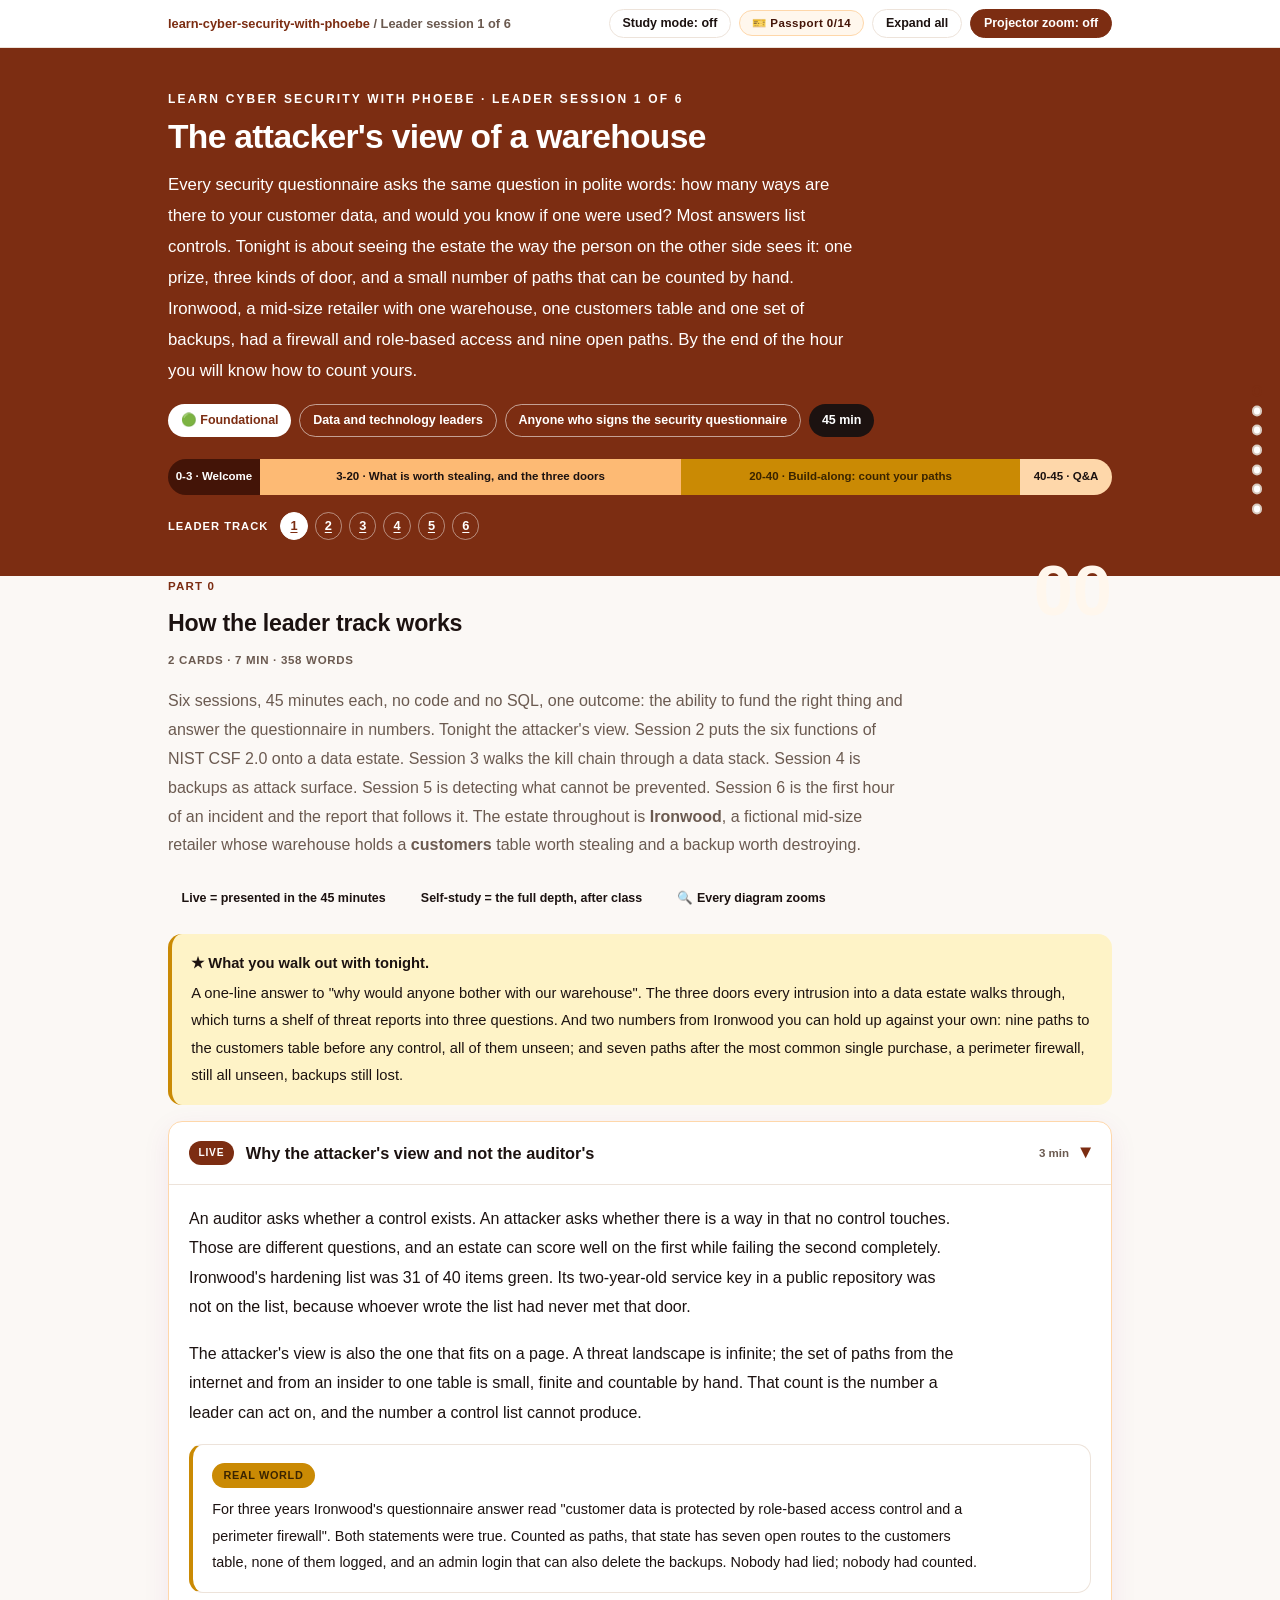
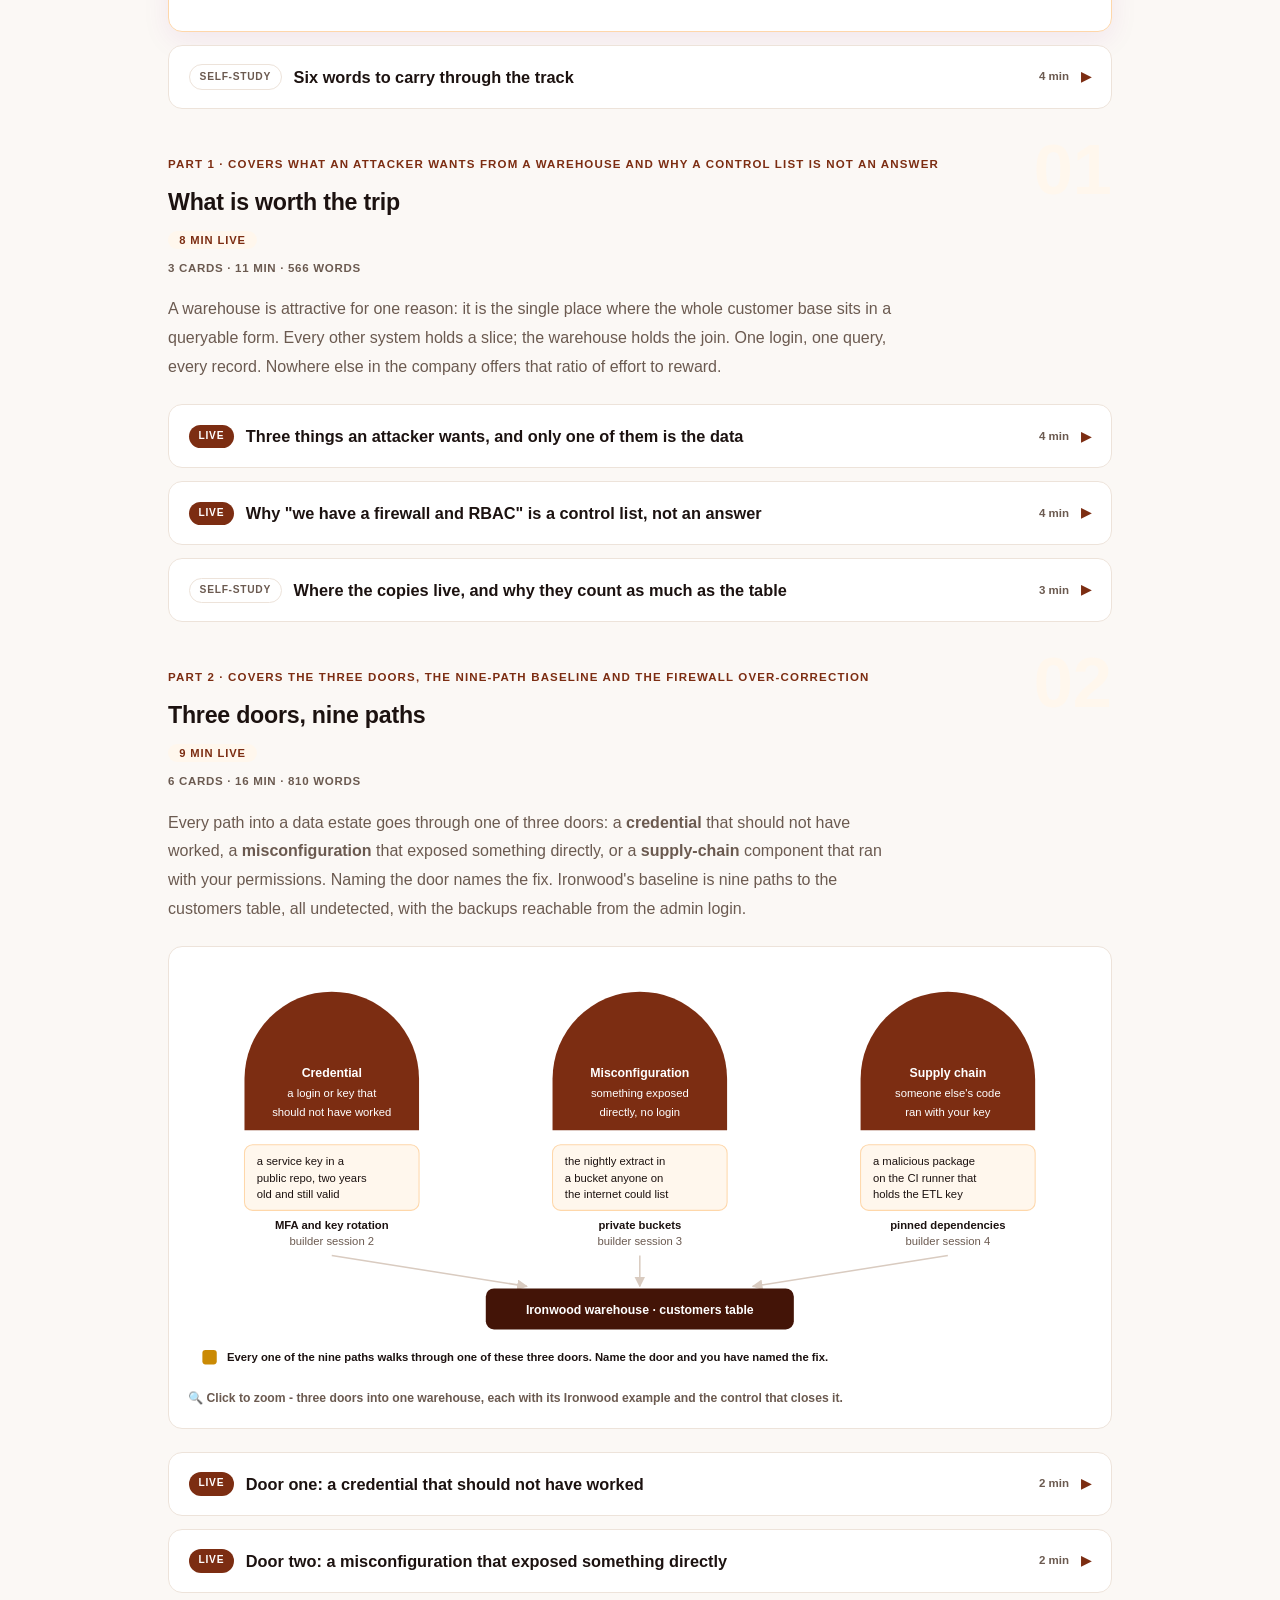
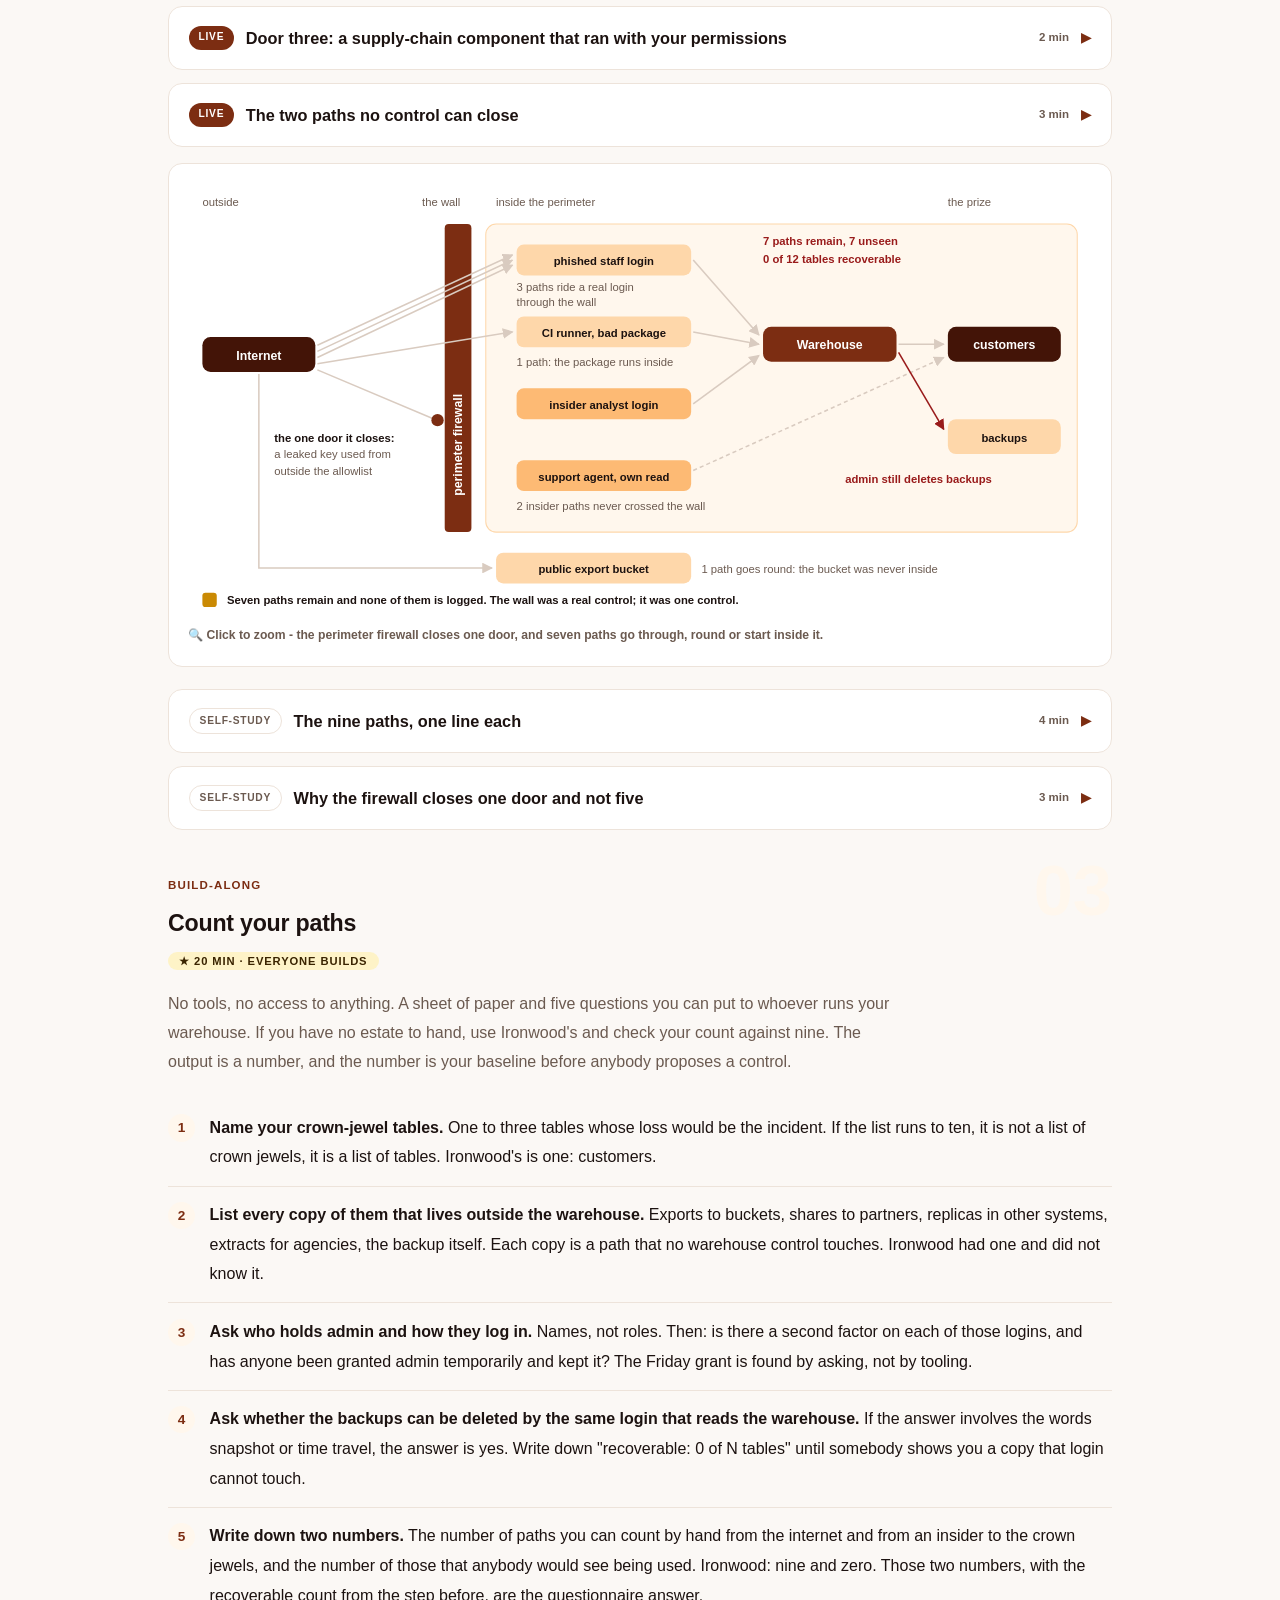
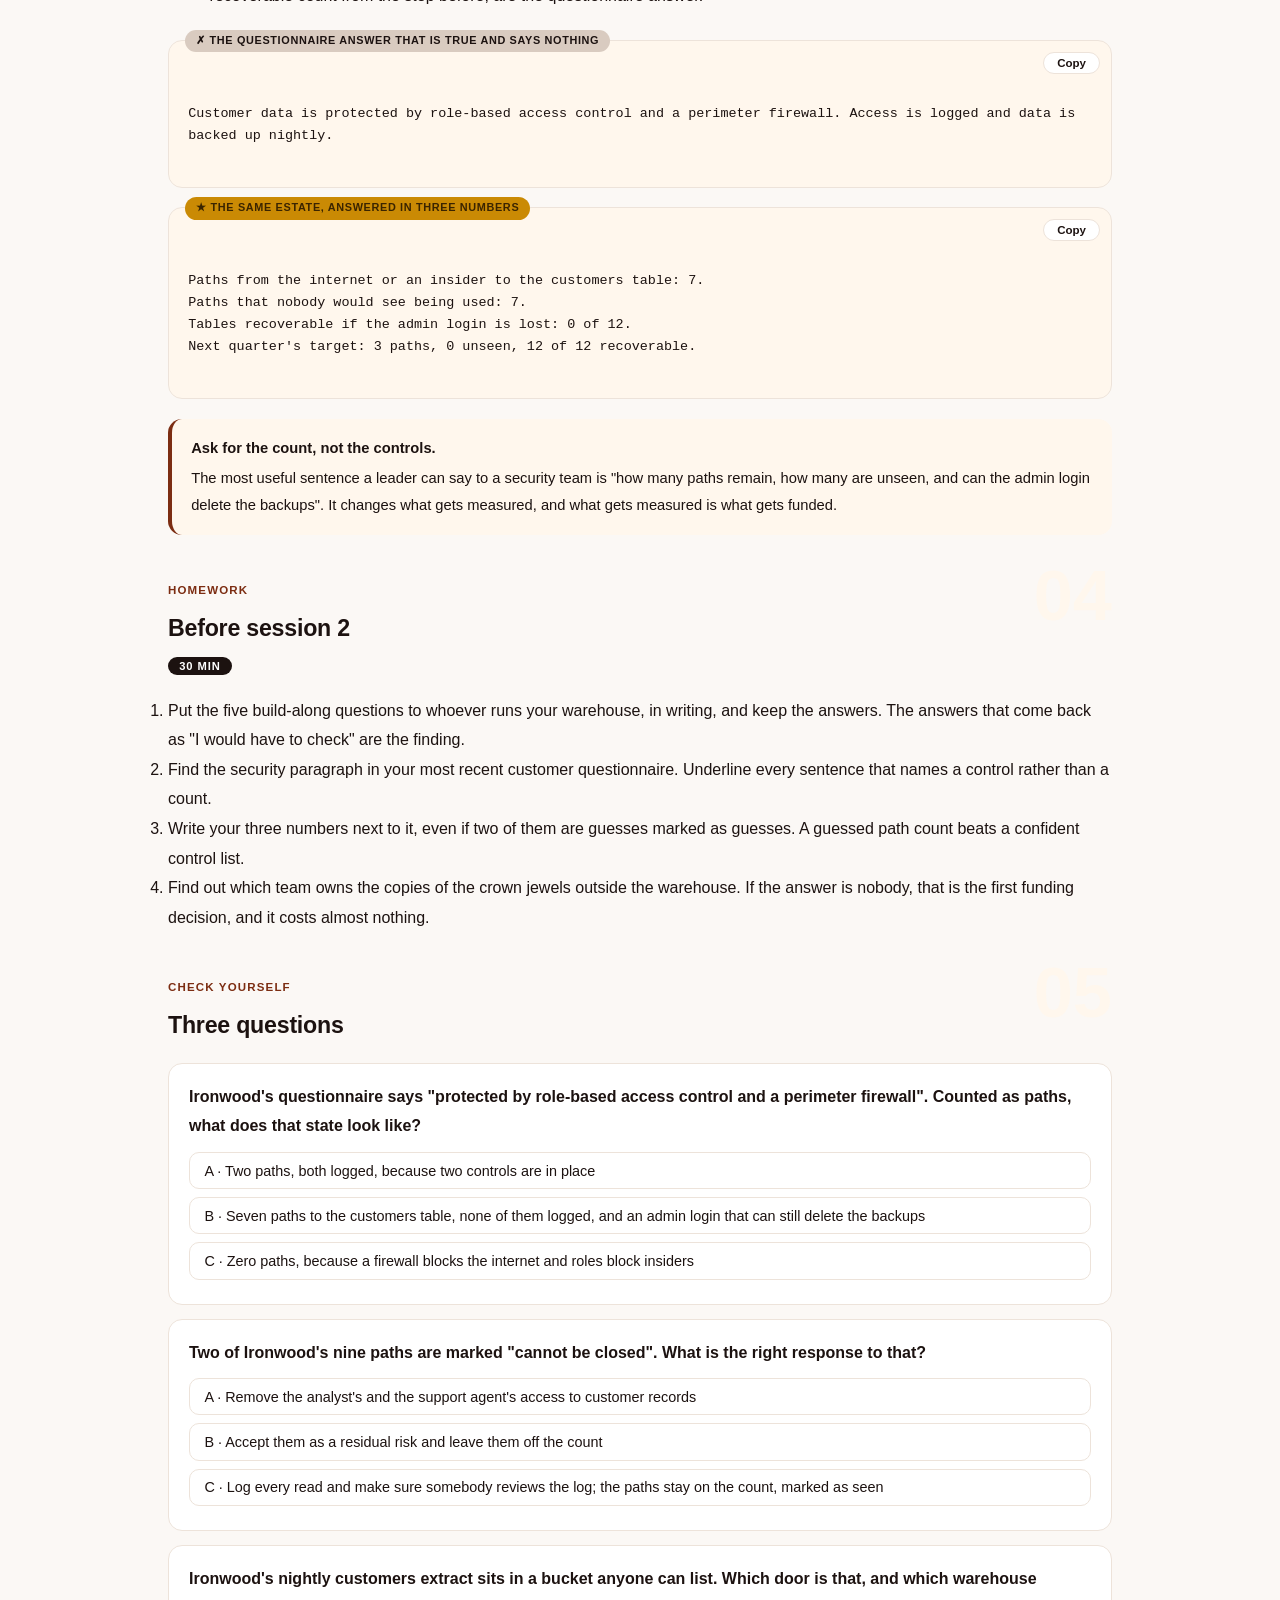
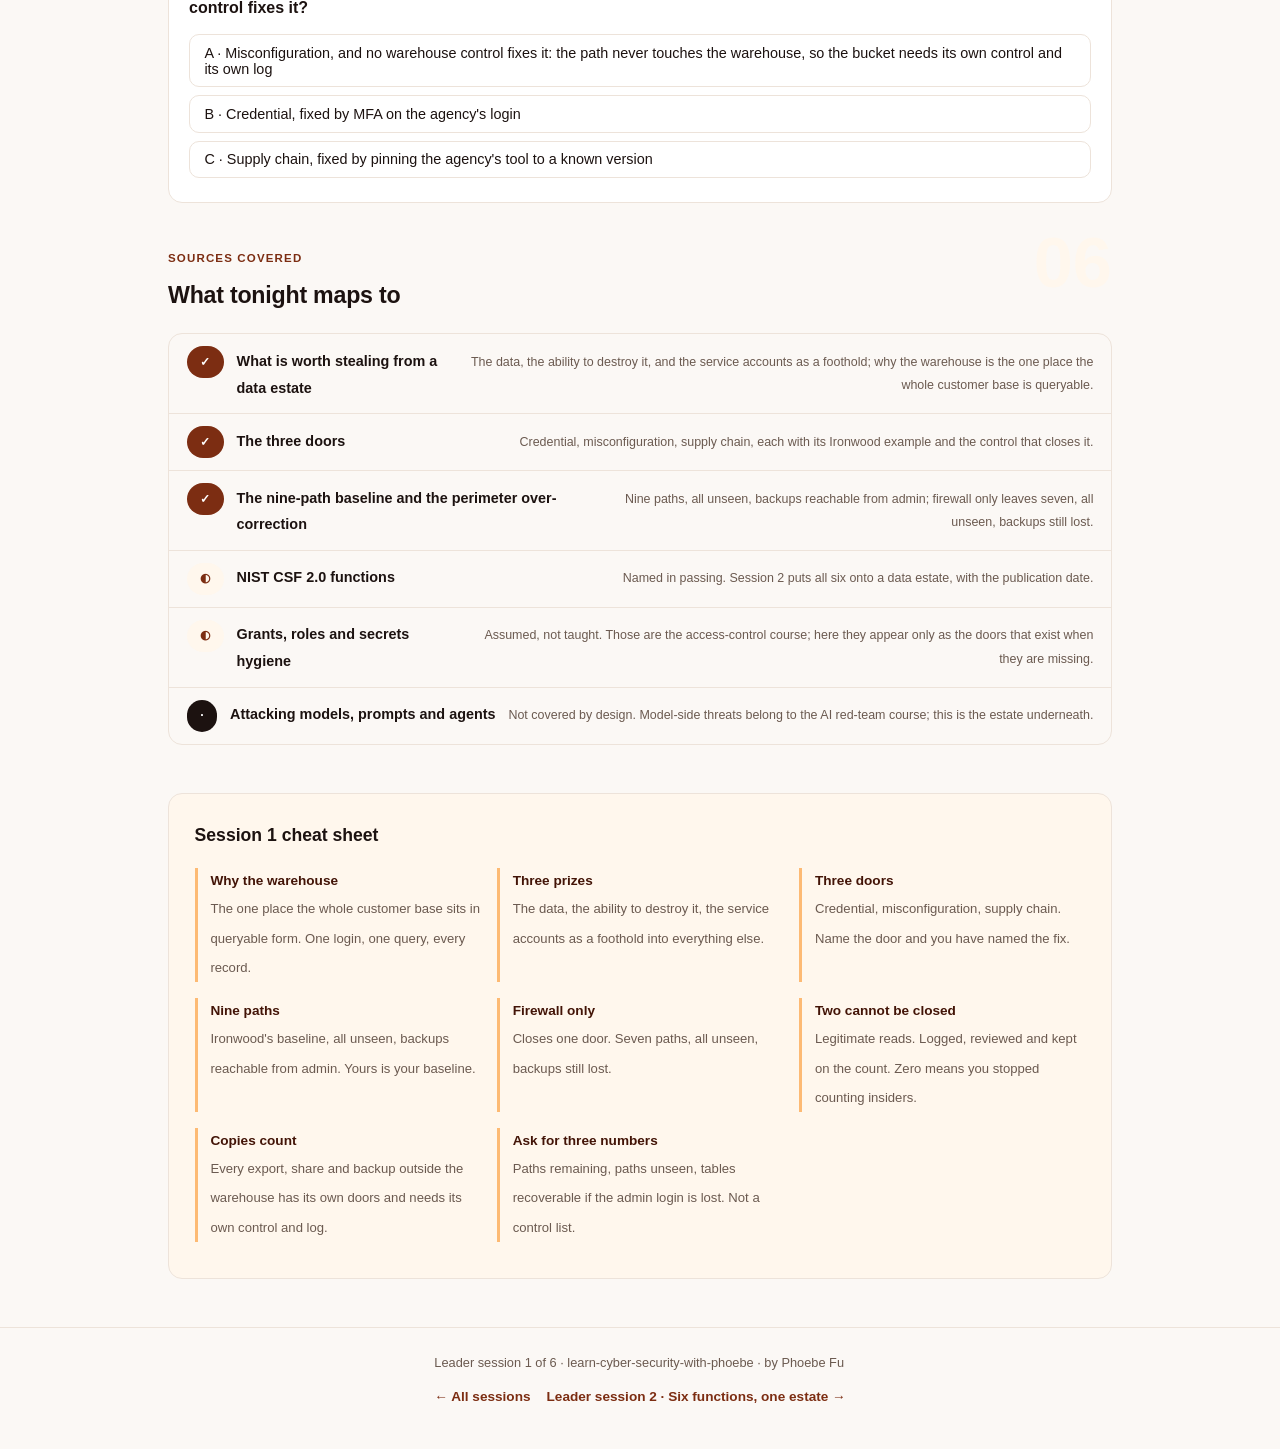
==== commit fde90bd7: "Figure geometry: no line through a label, nothing out of its box Fixes every figure defect the CTM-c" ====
--- a/courses/a1-attackers-view.html
+++ b/courses/a1-attackers-view.html
@@ -275,14 +275,15 @@
 
         <rect x="290" y="40" width="576" height="300" rx="10" fill="#FFF7ED" stroke="#FED7AA"></rect>
         <rect x="250" y="40" width="26" height="300" rx="4" fill="#7C2D12"></rect>
-        <text class="a1bT" transform="rotate(-90 267 190)" x="267" y="190" text-anchor="middle">perimeter firewall</text>
+        <text class="a1bT" transform="rotate(-90 267 255)" x="267" y="255" text-anchor="middle">perimeter firewall</text>
 
         <rect x="14" y="150" width="110" height="34" rx="8" fill="#431407"></rect>
         <text class="a1bT" x="69" y="172" text-anchor="middle">Internet</text>
 
         <rect x="320" y="60" width="170" height="30" rx="7" fill="#FED7AA"></rect>
         <text class="a1bH" x="405" y="80" text-anchor="middle">phished staff login</text>
-        <text class="a1bM" x="320" y="108">3 paths ride a real login through the wall</text>
+        <text class="a1bM" x="320" y="105">3 paths ride a real login</text>
+        <text class="a1bM" x="320" y="120">through the wall</text>
         <rect x="320" y="130" width="170" height="30" rx="7" fill="#FED7AA"></rect>
         <text class="a1bH" x="405" y="150" text-anchor="middle">CI runner, bad package</text>
         <text class="a1bM" x="320" y="178">1 path: the package runs inside</text>
@@ -299,9 +300,9 @@
 
         <line x1="126" y1="182" x2="240" y2="230" stroke="#D9CBC0" stroke-width="1.5"></line>
         <circle cx="243" cy="231" r="6" fill="#7C2D12"></circle>
-        <text class="a1bC" x="14" y="252">the one door it closes:</text>
-        <text class="a1bM" x="14" y="268">a leaked key used from</text>
-        <text class="a1bM" x="14" y="284">outside the allowlist</text>
+        <text class="a1bC" x="84" y="252">the one door it closes:</text>
+        <text class="a1bM" x="84" y="268">a leaked key used from</text>
+        <text class="a1bM" x="84" y="284">outside the allowlist</text>
 
         <polyline points="69,186 69,375 296,375" fill="none" stroke="#D9CBC0" stroke-width="1.5" marker-end="url(#a1bAr)"></polyline>
         <rect x="300" y="360" width="190" height="30" rx="7" fill="#FED7AA"></rect>
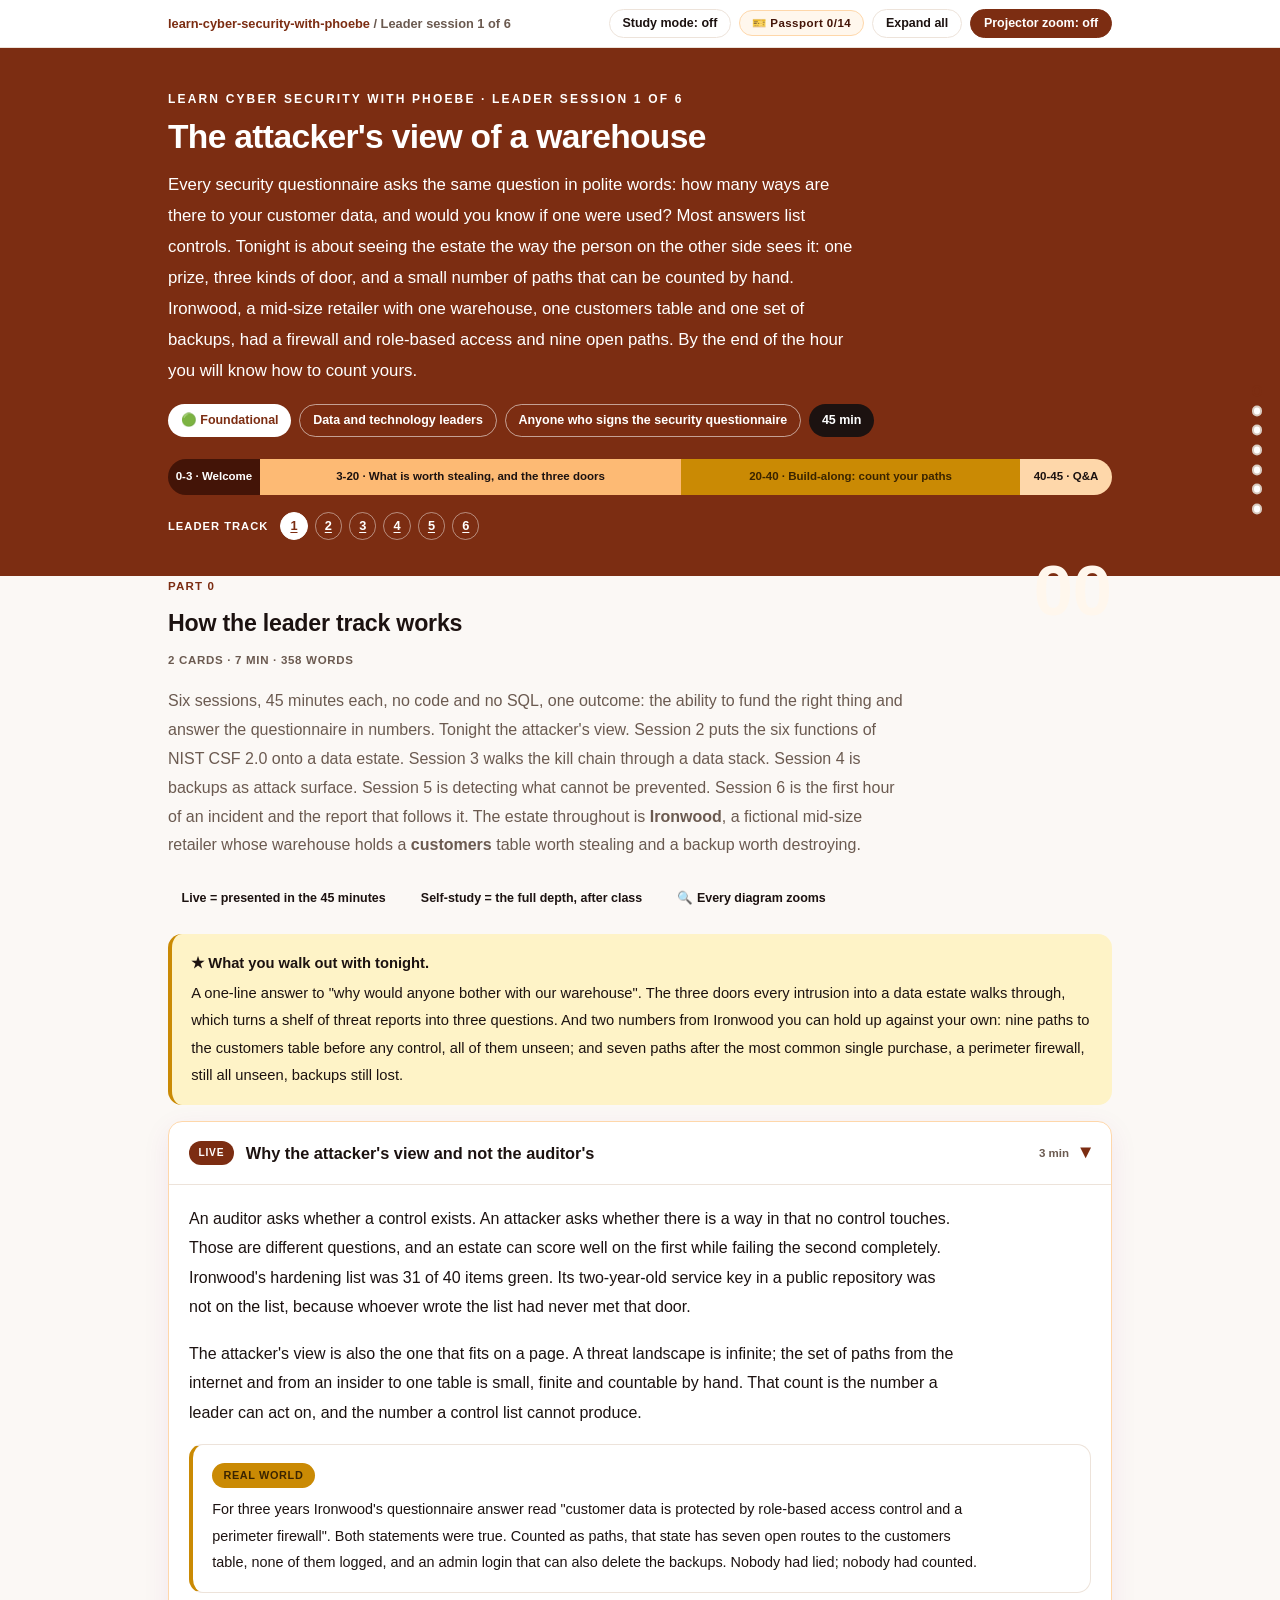
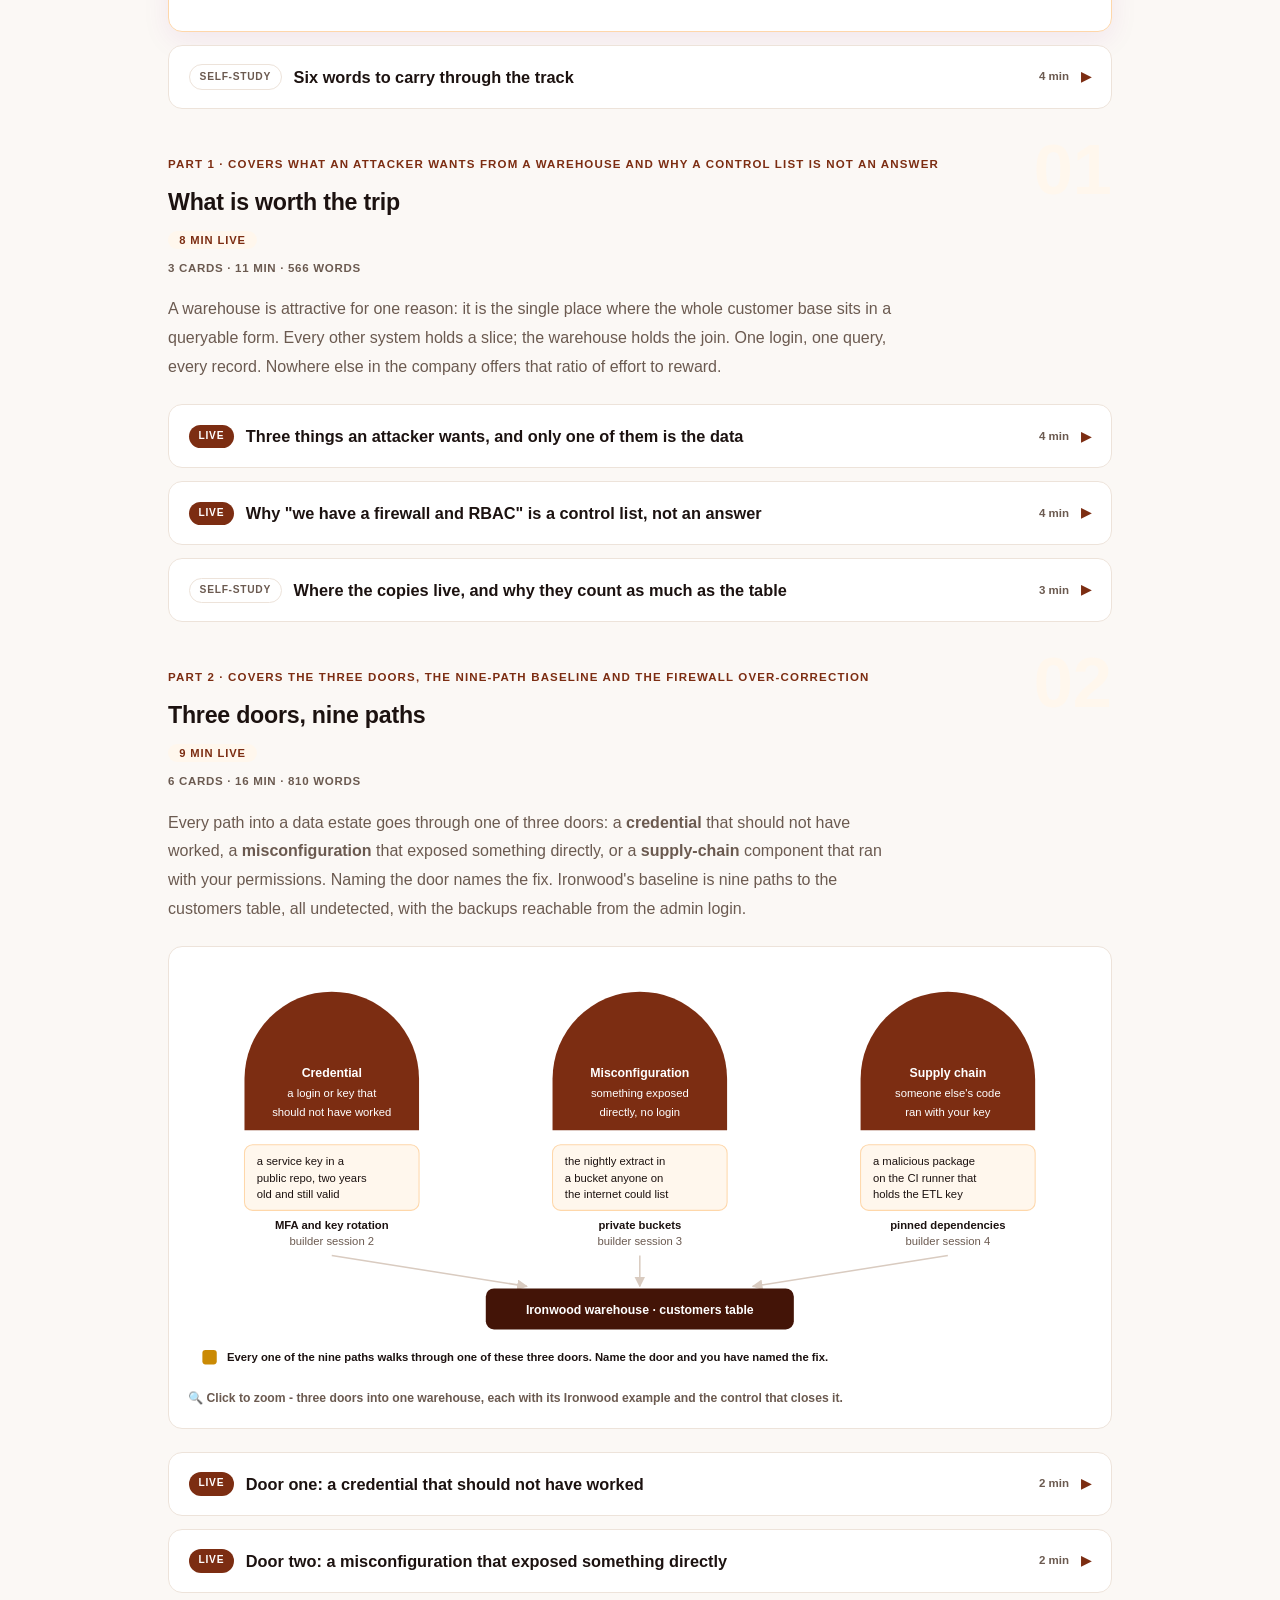
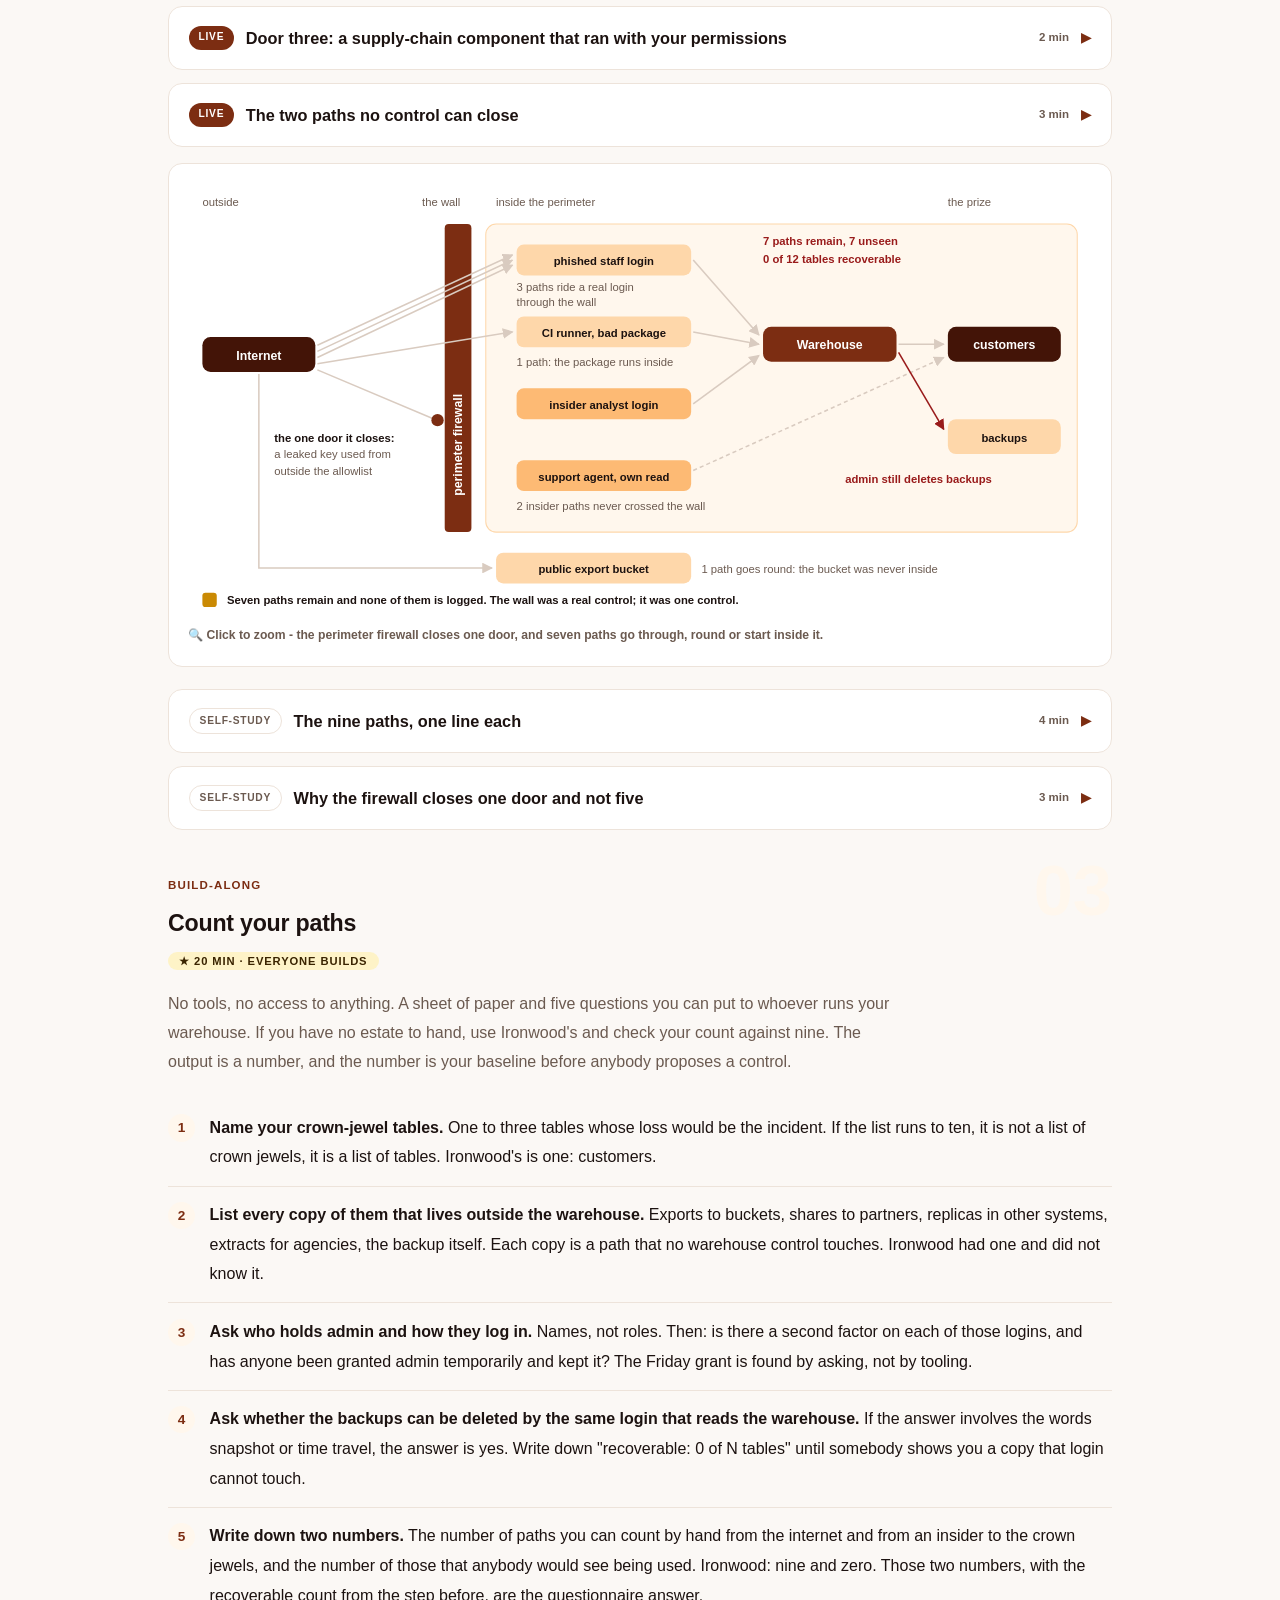
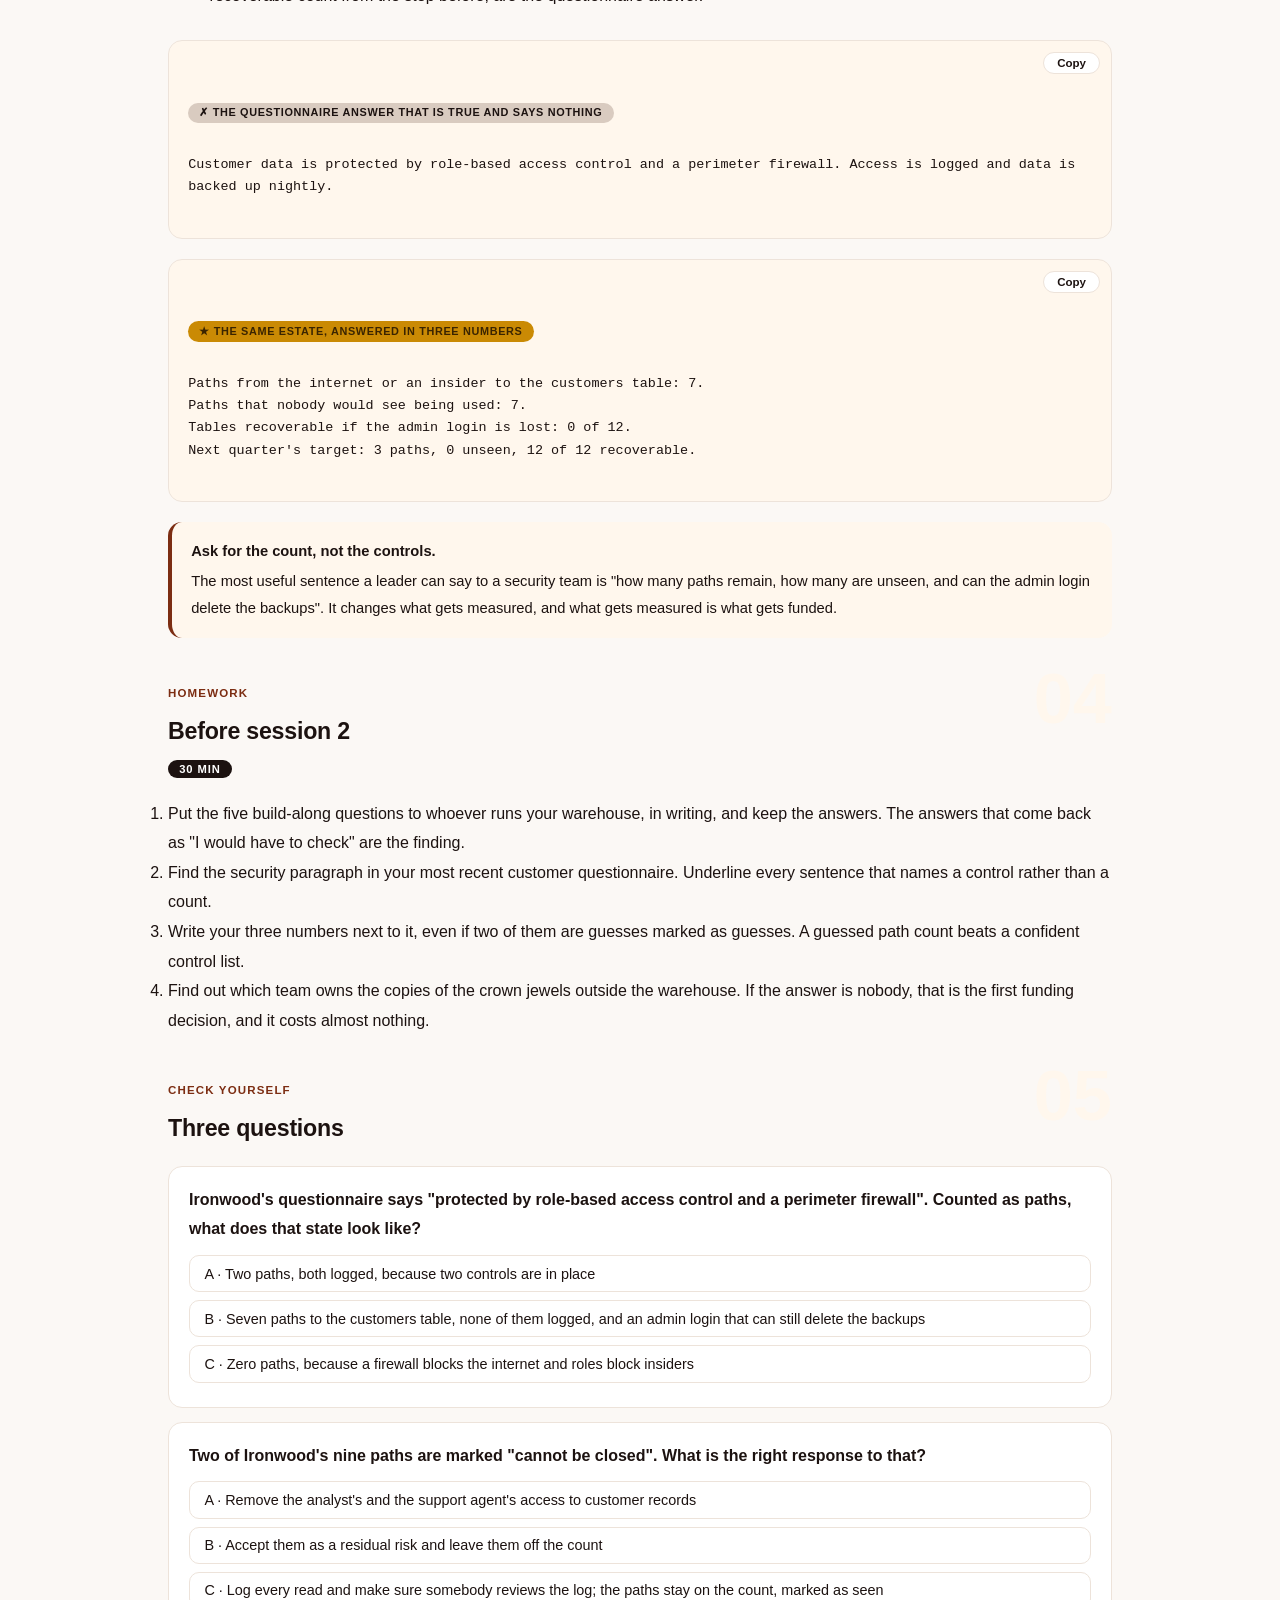
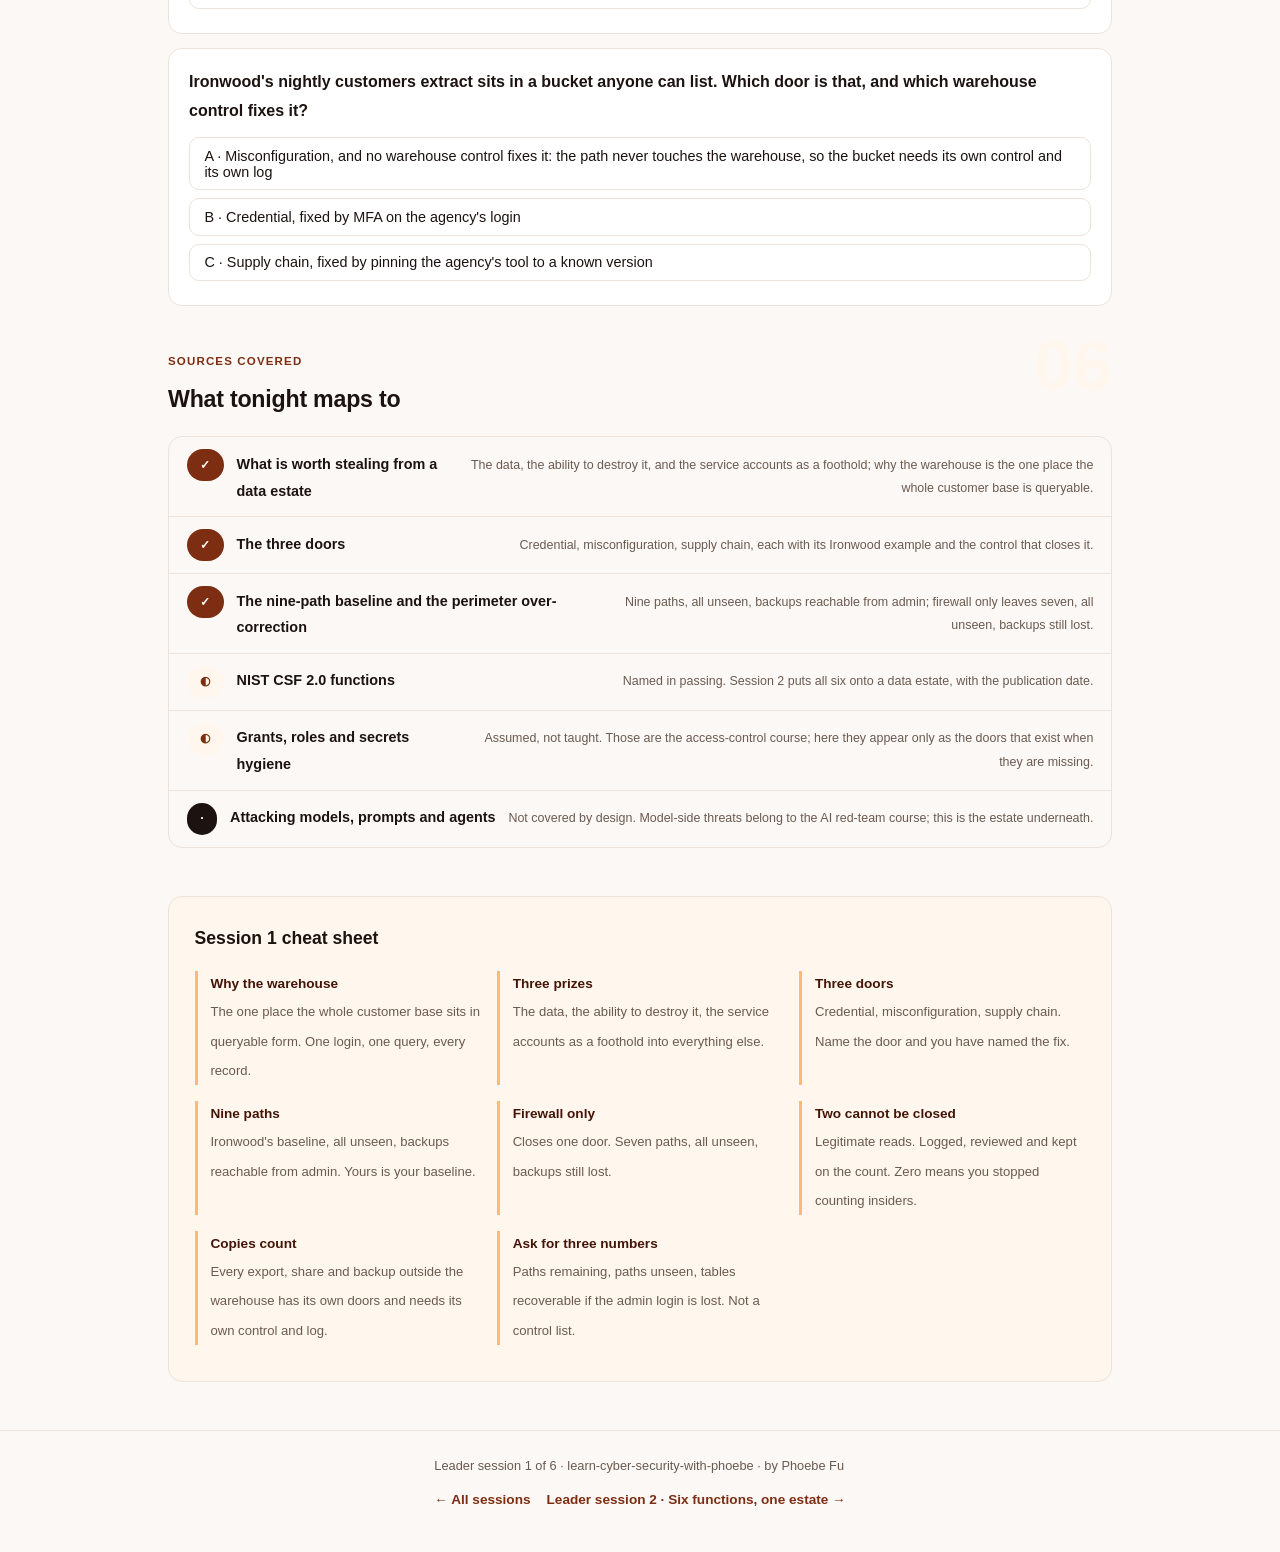
==== commit 263c2a63: "Prompt-box label inside the box: overflow no longer cuts it in half The label hung 0.7rem above the " ====
--- a/courses/a1-attackers-view.html
+++ b/courses/a1-attackers-view.html
@@ -19,7 +19,7 @@
 <meta name="twitter:image" content="https://phoebefu6.github.io/learn-cyber-security-with-phoebe/assets/og-cover.png">
 <!-- social:end -->
 <title>Leader session 1 · The attacker's view of a warehouse - learn cyber security with phoebe</title>
-<link rel="stylesheet" href="../assets/style.css?v=21">
+<link rel="stylesheet" href="../assets/style.css?v=22">
 </head>
 <body>
 
--- a/assets/style.css
+++ b/assets/style.css
@@ -1469,3 +1469,8 @@
 .prompt-box b, .prompt-box strong { color: var(--indigo-deep, var(--ink)); }
 .prompt-box span, .prompt-box em, .prompt-box i { color: inherit; }
 .pp-stamp i { color: var(--ink); }
+
+/* Prompt-box label sits inside the box (2026-10-12). Hanging it 0.7rem above the edge let any
+   overflow:auto parent cut it in half; in normal flow nothing can clip it. The right margin
+   keeps it clear of the Copy button; long labels wrap instead of running under it. */
+.prompt-box > .label{ position: static; display: table; margin: 0 5.2rem .55rem 0; white-space: normal; line-height: 1.45; }
